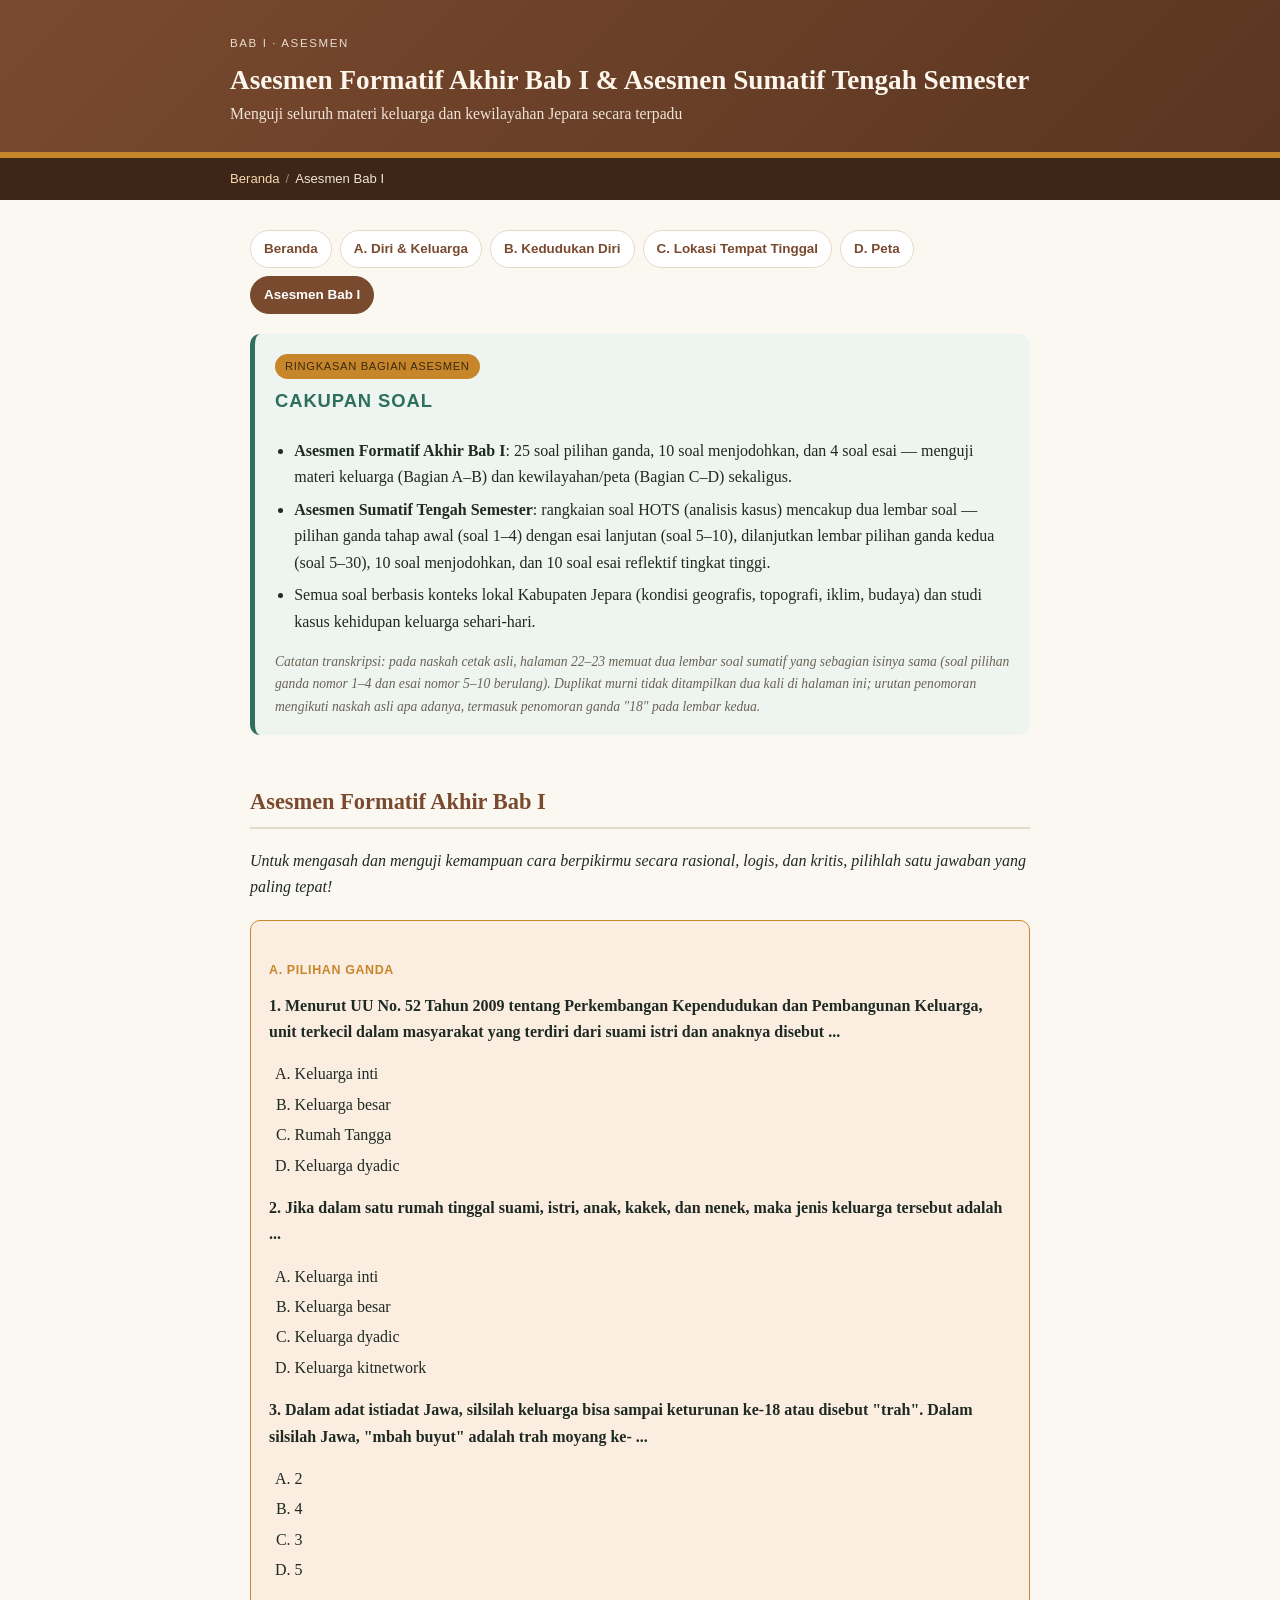
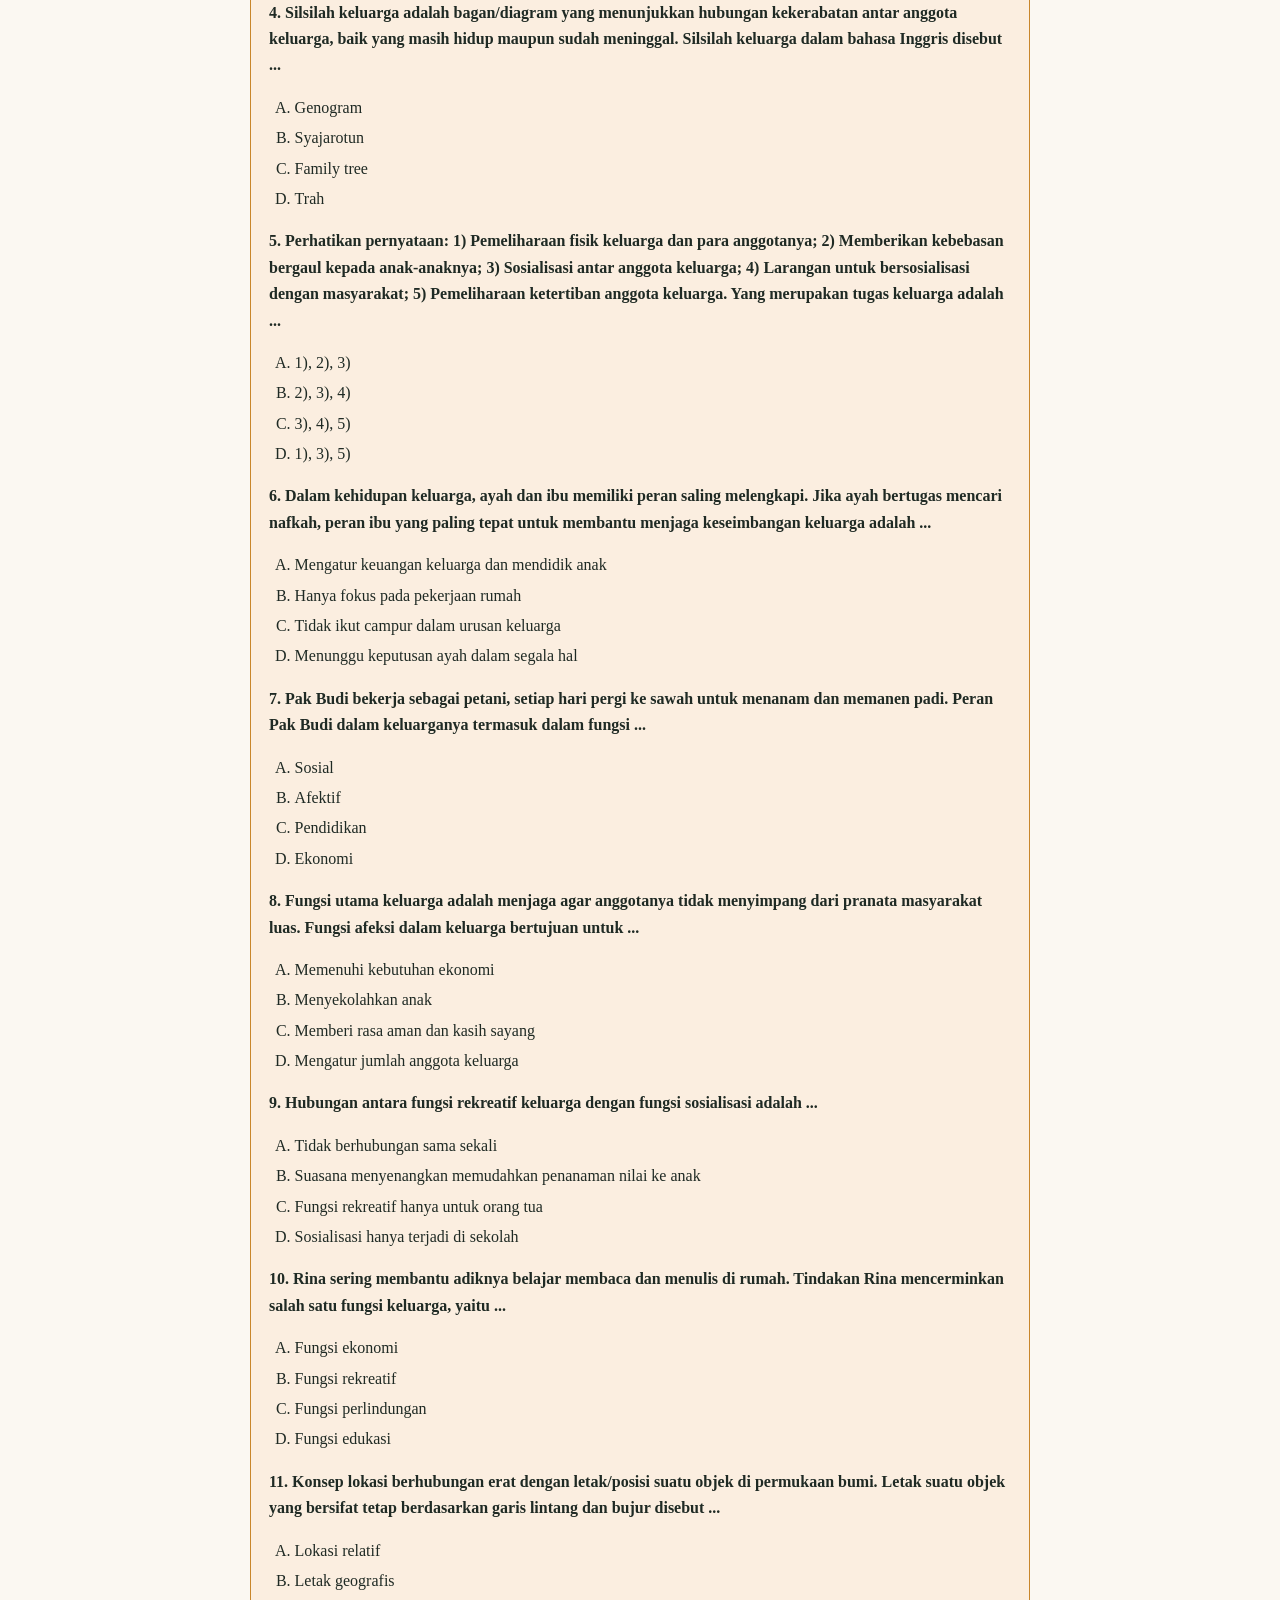
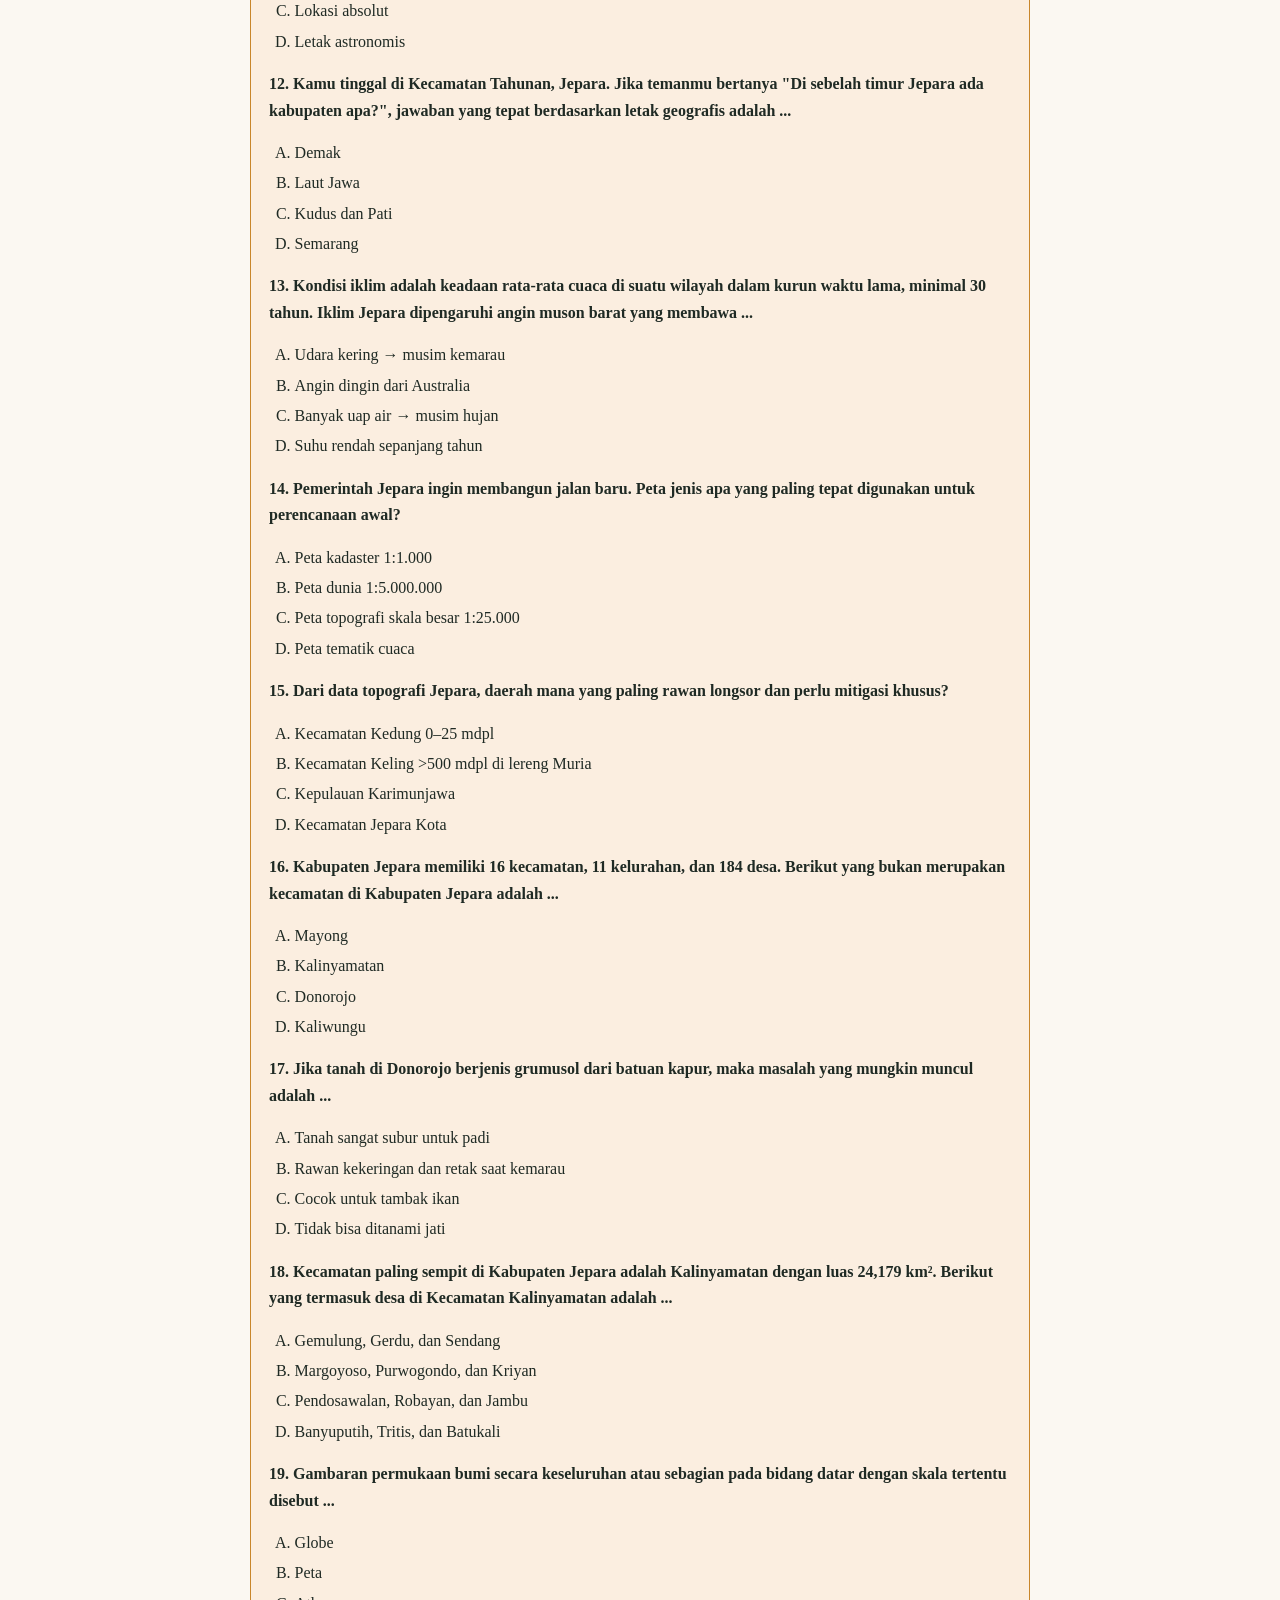
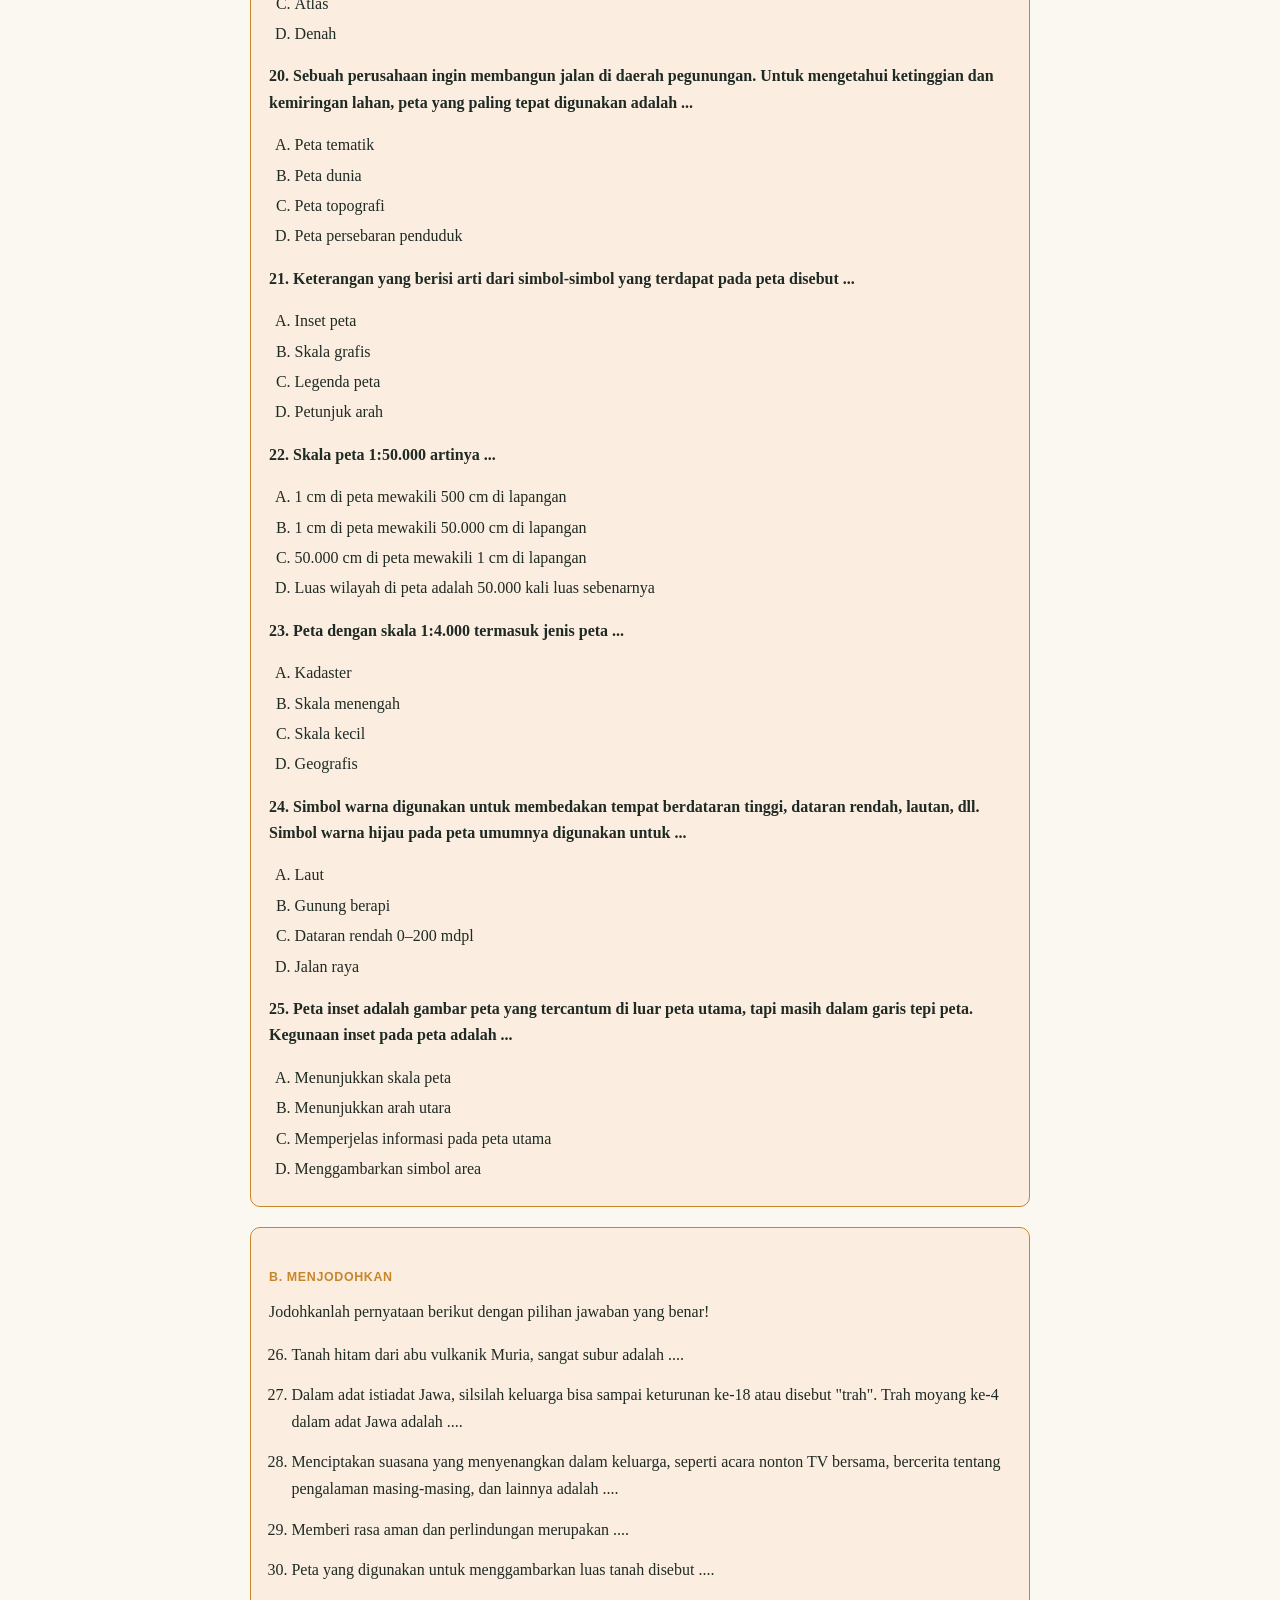
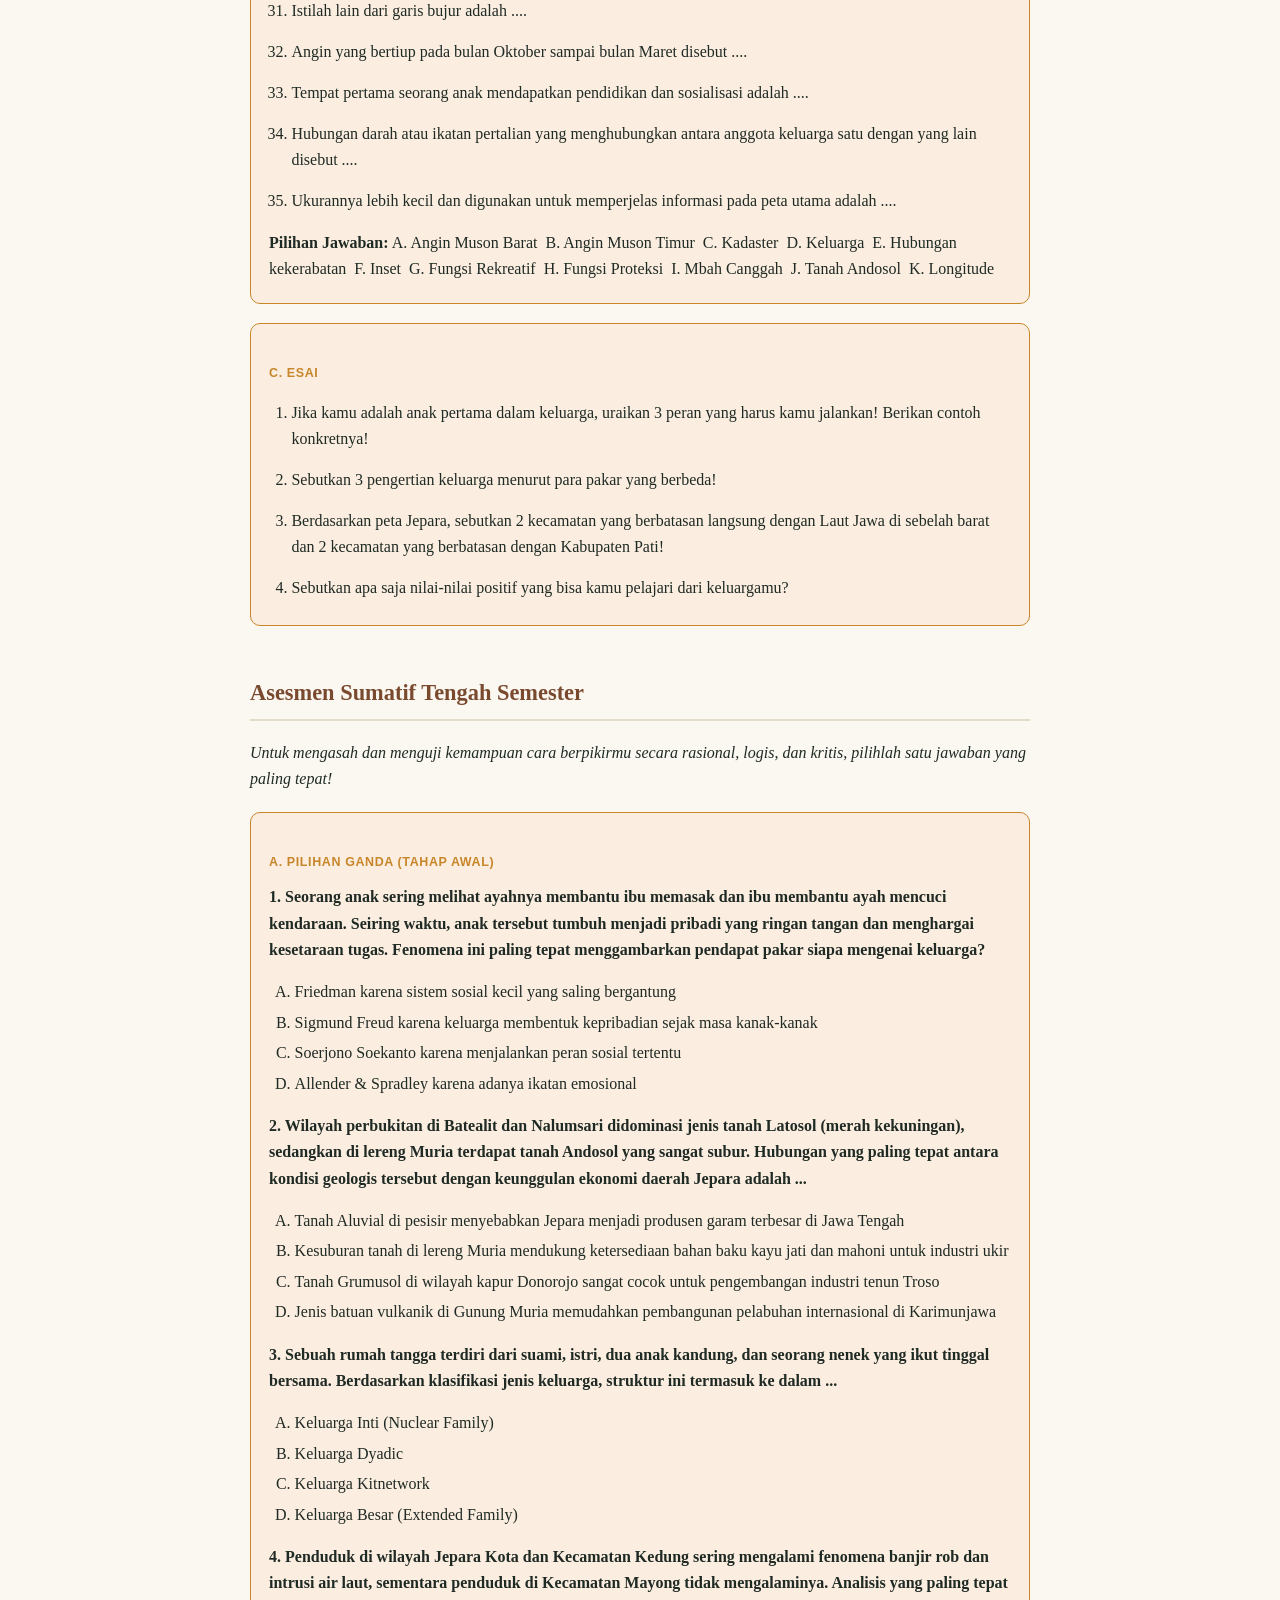
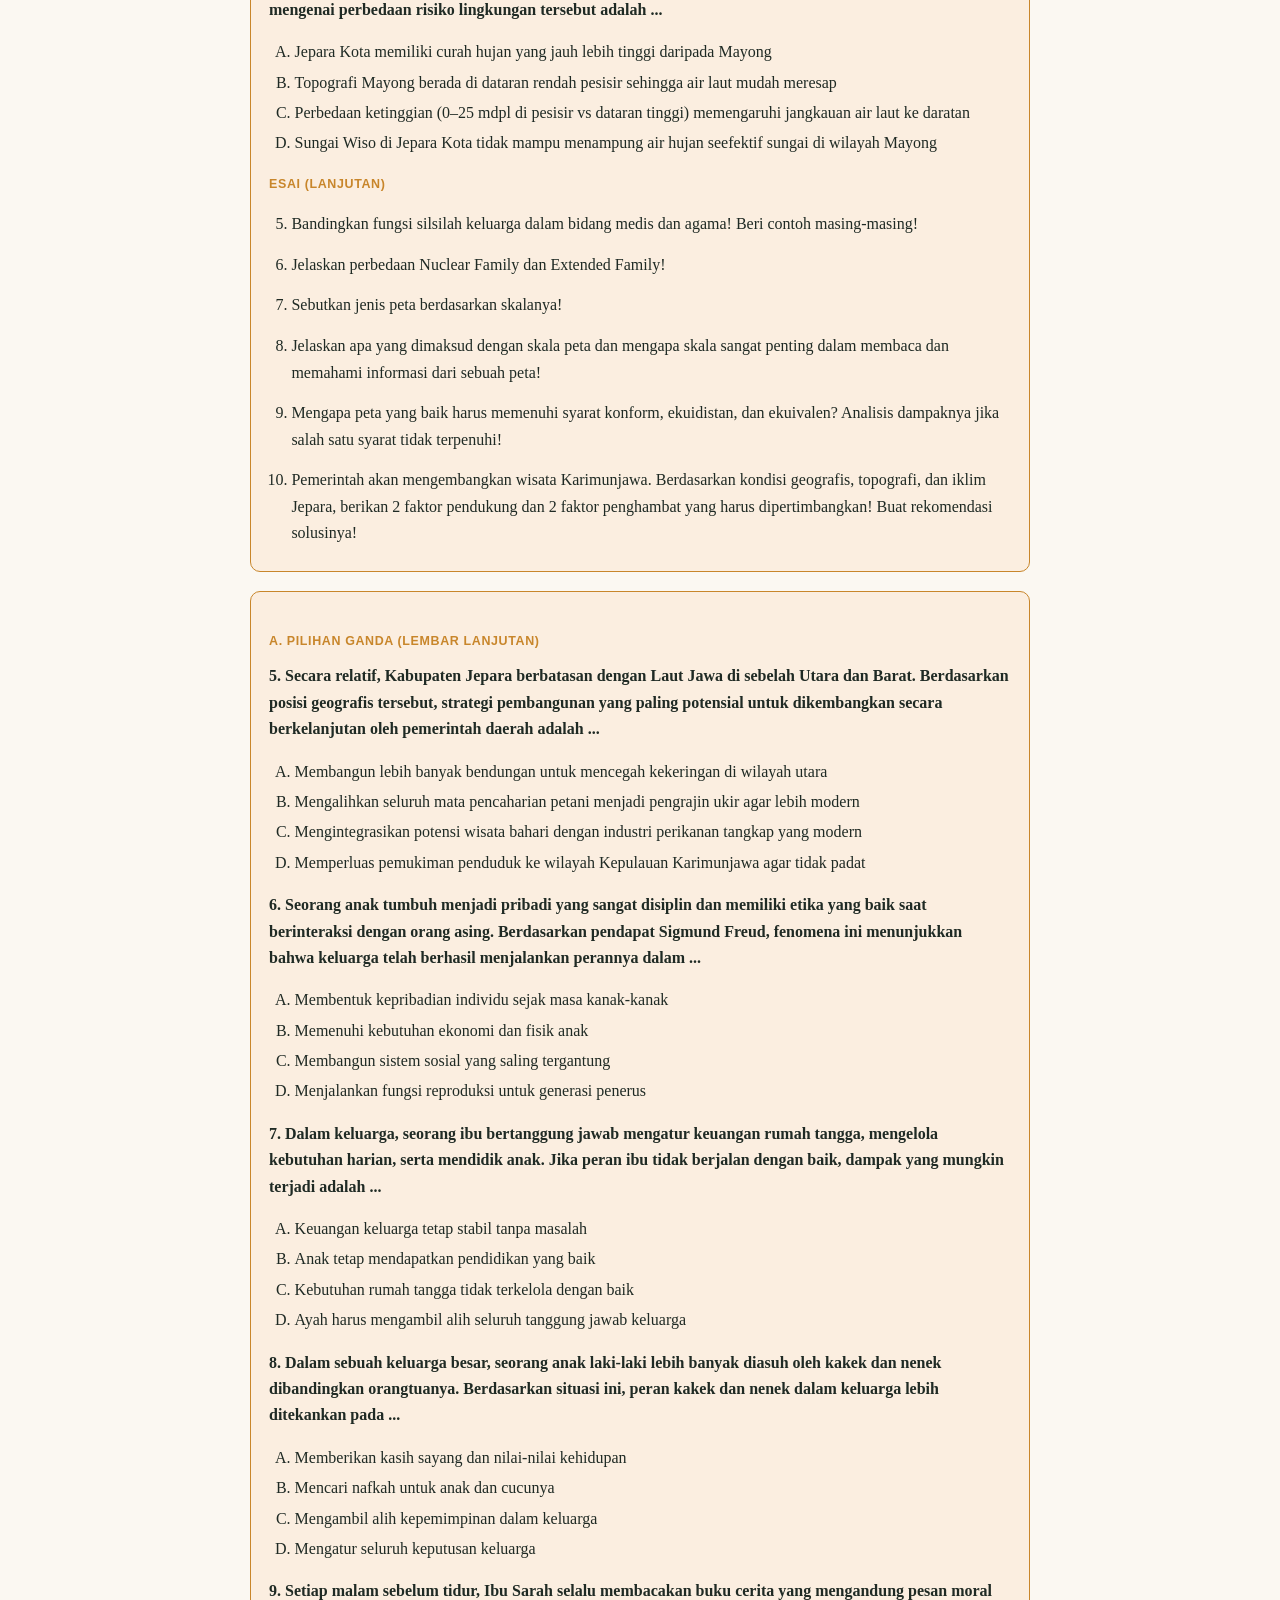
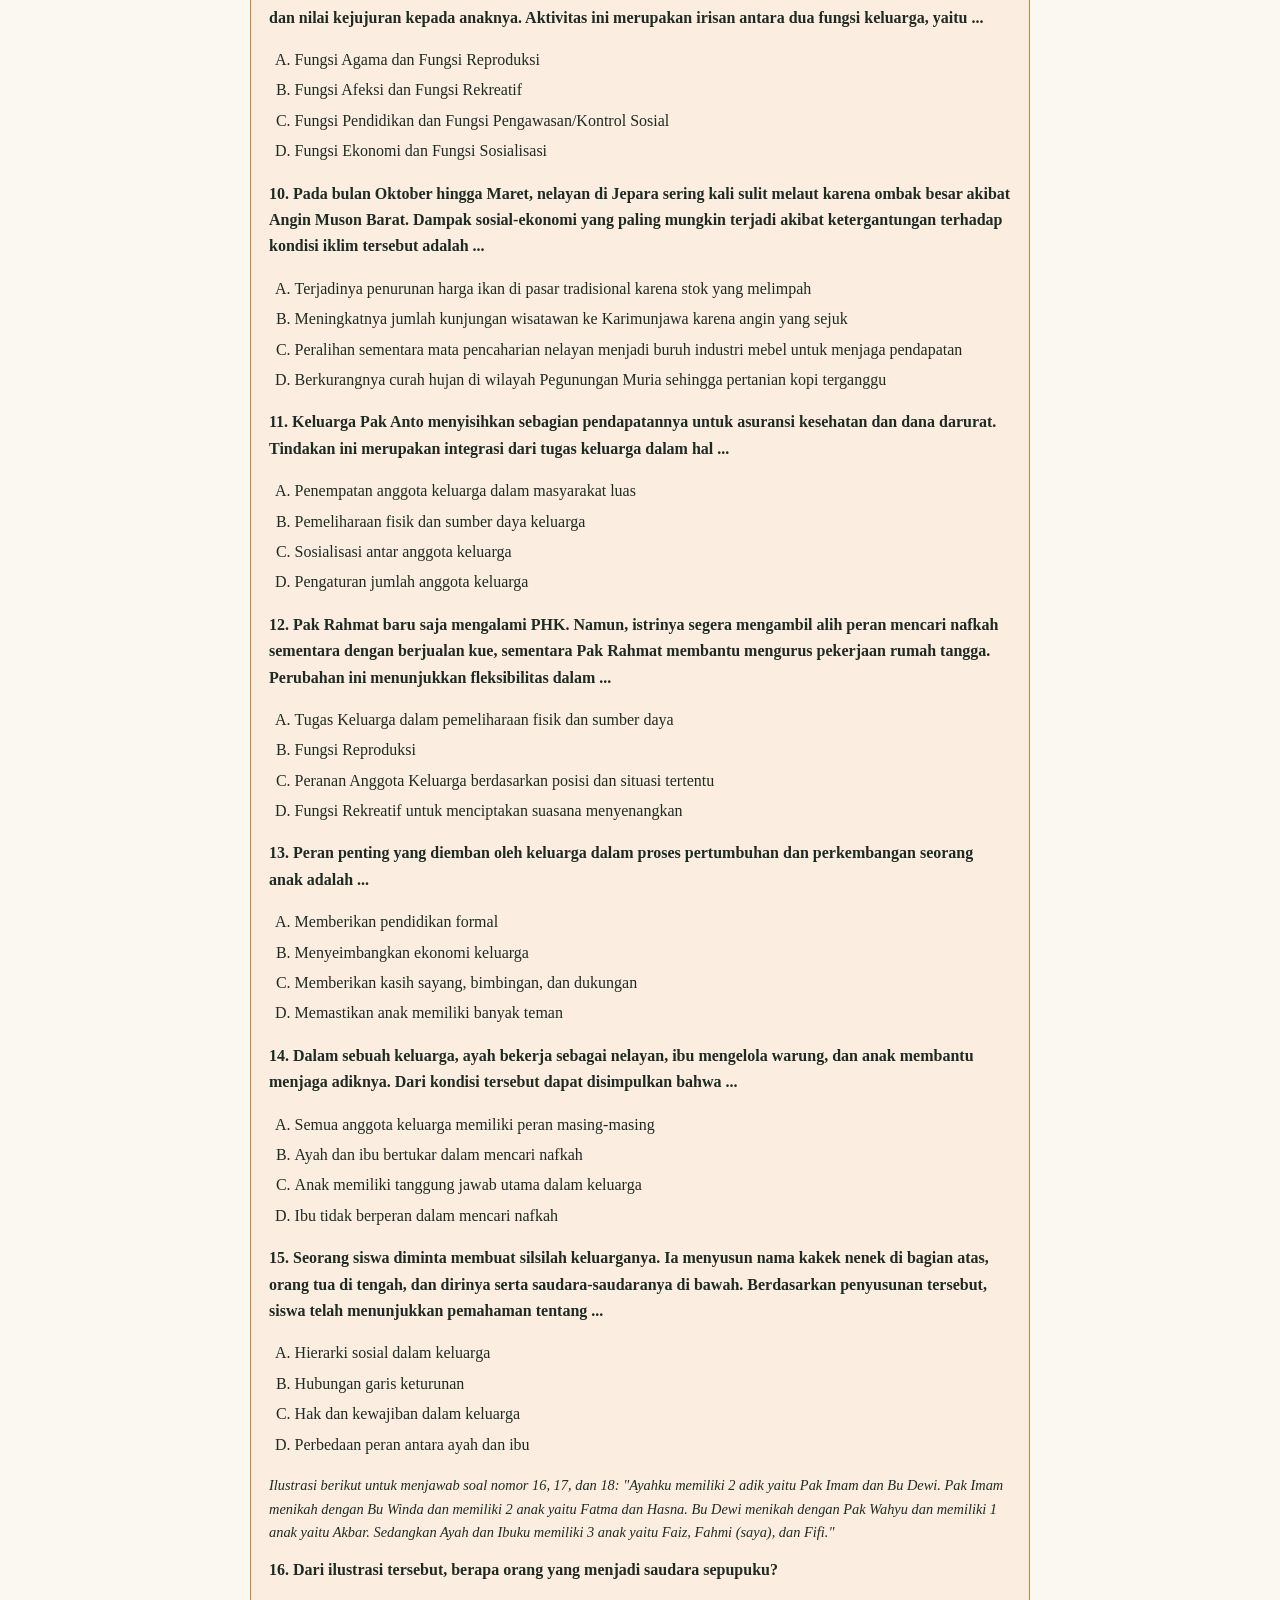
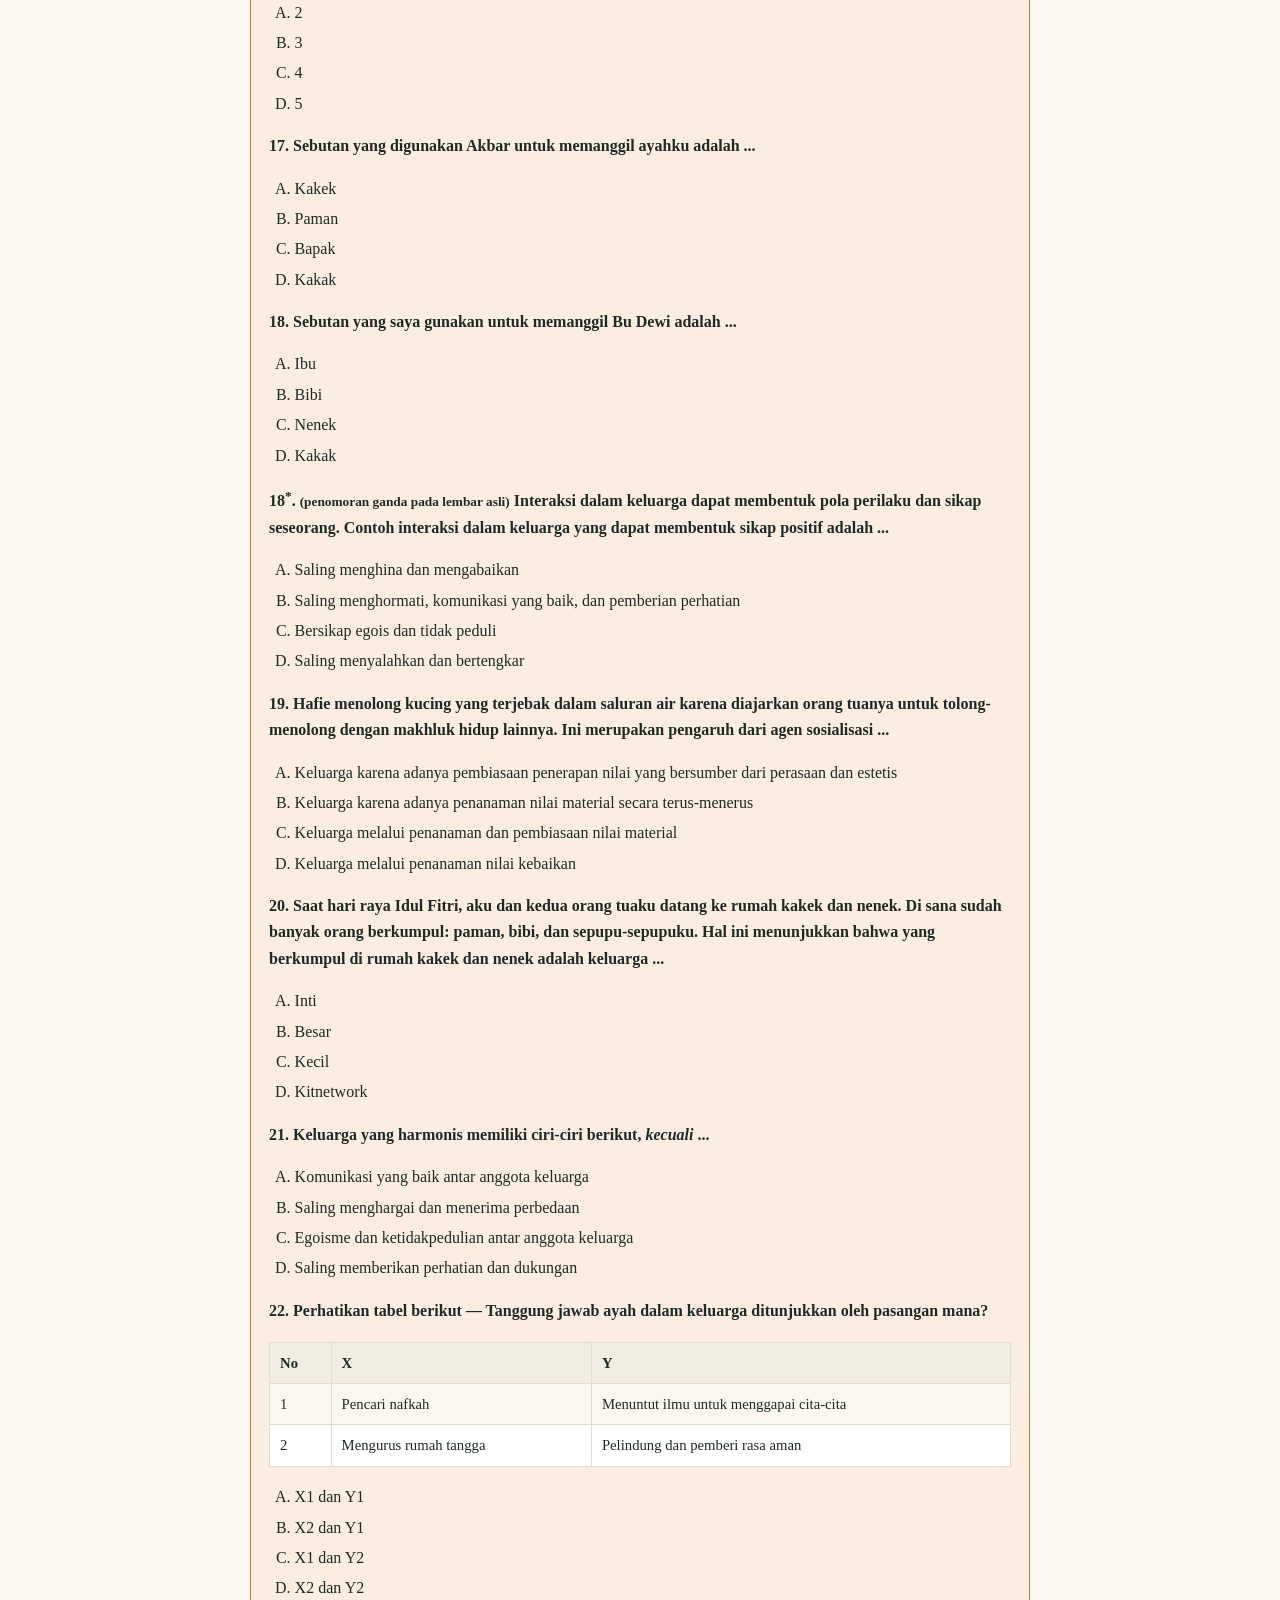
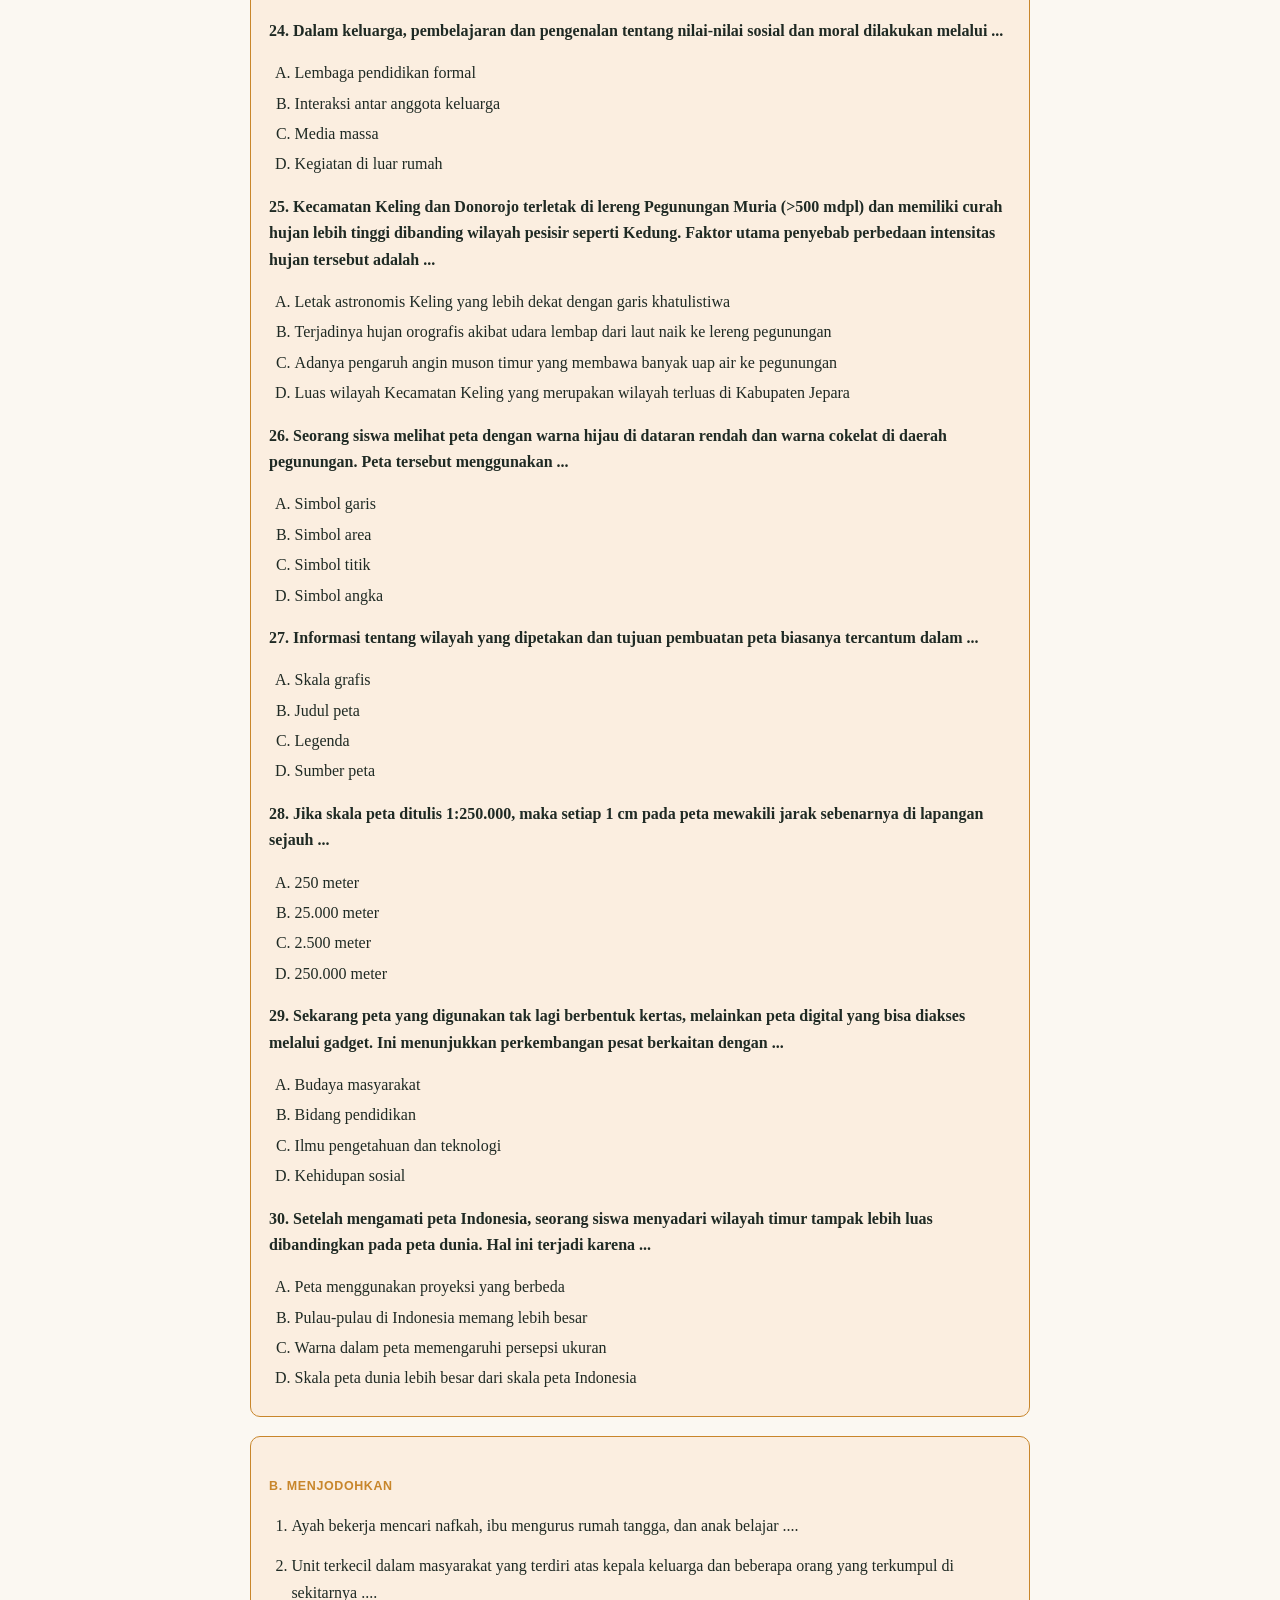
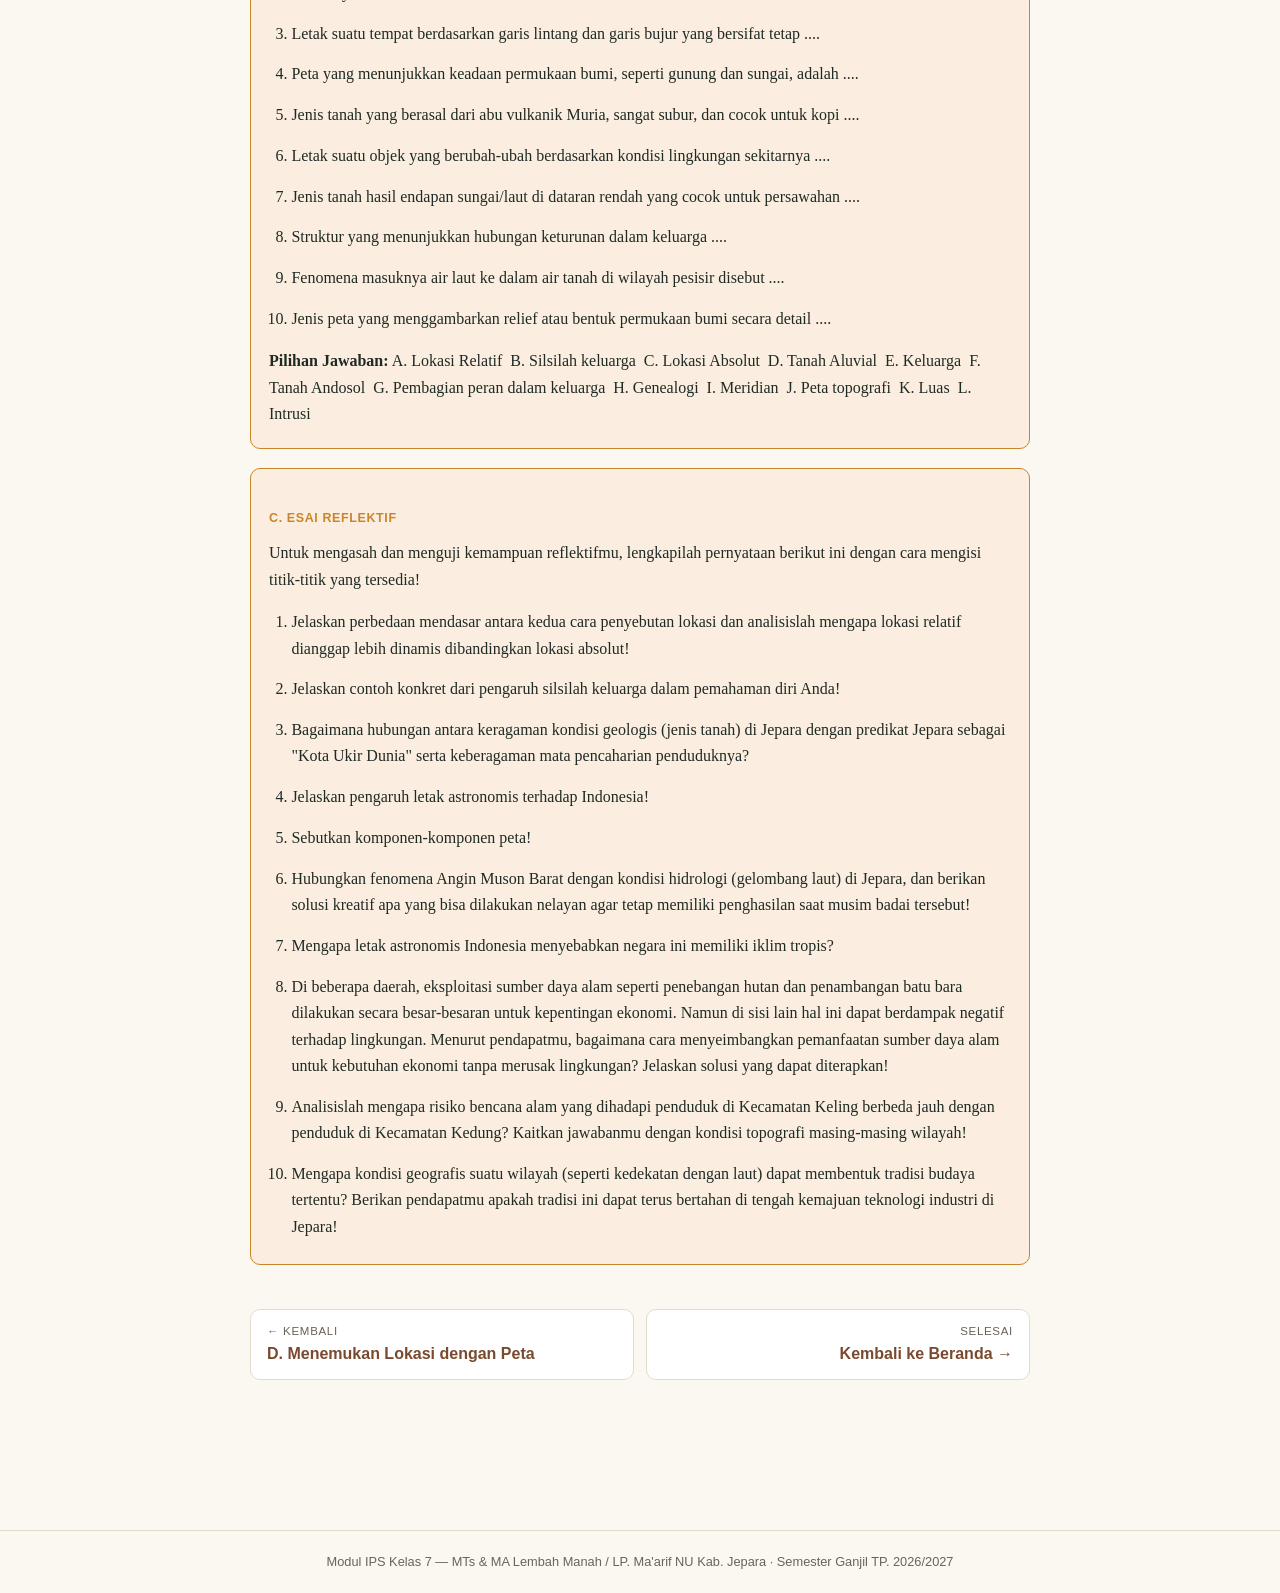
==== asesmen-bab1.html @ 2c3bc31f "Add files via upload" ====
<!DOCTYPE html>
<html lang="id">
<head>
<meta charset="UTF-8">
<meta name="viewport" content="width=device-width, initial-scale=1.0">
<title>Asesmen Bab I — Modul IPS Kelas 7</title>
<link rel="stylesheet" href="style.css">
</head>
<body>

<header class="site">
  <div class="wrap">
    <div class="eyebrow">Bab I · Asesmen</div>
    <h1>Asesmen Formatif Akhir Bab I &amp; Asesmen Sumatif Tengah Semester</h1>
    <p class="sub">Menguji seluruh materi keluarga dan kewilayahan Jepara secara terpadu</p>
  </div>
</header>

<nav class="crumbs"><div class="wrap"><a href="index.html">Beranda</a><span class="sep">/</span> Asesmen Bab I</div></nav>

<div class="wrap">
<main>
  <div class="section-nav">
    <a href="index.html">Beranda</a>
    <a href="bagian-a.html">A. Diri &amp; Keluarga</a>
    <a href="bagian-b.html">B. Kedudukan Diri</a>
    <a href="bagian-c.html">C. Lokasi Tempat Tinggal</a>
    <a href="bagian-d.html">D. Peta</a>
    <a href="asesmen-bab1.html" class="current">Asesmen Bab I</a>
  </div>

  <div class="summary">
    <span class="badge">Ringkasan Bagian Asesmen</span>
    <h2>Cakupan Soal</h2>
    <ul>
      <li><strong>Asesmen Formatif Akhir Bab I</strong>: 25 soal pilihan ganda, 10 soal menjodohkan, dan 4 soal esai — menguji materi keluarga (Bagian A–B) dan kewilayahan/peta (Bagian C–D) sekaligus.</li>
      <li><strong>Asesmen Sumatif Tengah Semester</strong>: rangkaian soal HOTS (analisis kasus) mencakup dua lembar soal — pilihan ganda tahap awal (soal 1–4) dengan esai lanjutan (soal 5–10), dilanjutkan lembar pilihan ganda kedua (soal 5–30), 10 soal menjodohkan, dan 10 soal esai reflektif tingkat tinggi.</li>
      <li>Semua soal berbasis konteks lokal Kabupaten Jepara (kondisi geografis, topografi, iklim, budaya) dan studi kasus kehidupan keluarga sehari-hari.</li>
    </ul>
    <p style="font-size:.85rem;color:var(--muted)"><em>Catatan transkripsi: pada naskah cetak asli, halaman 22–23 memuat dua lembar soal sumatif yang sebagian isinya sama (soal pilihan ganda nomor 1–4 dan esai nomor 5–10 berulang). Duplikat murni tidak ditampilkan dua kali di halaman ini; urutan penomoran mengikuti naskah asli apa adanya, termasuk penomoran ganda "18" pada lembar kedua.</em></p>
  </div>

  <h2 id="formatif">Asesmen Formatif Akhir Bab I</h2>
  <p><em>Untuk mengasah dan menguji kemampuan cara berpikirmu secara rasional, logis, dan kritis, pilihlah satu jawaban yang paling tepat!</em></p>

  <div class="quiz">
    <p class="quiz-title">A. Pilihan Ganda</p>

    <p class="qtext">1. Menurut UU No. 52 Tahun 2009 tentang Perkembangan Kependudukan dan Pembangunan Keluarga, unit terkecil dalam masyarakat yang terdiri dari suami istri dan anaknya disebut ...</p>
    <ol class="opts" type="a"><li>Keluarga inti</li><li>Keluarga besar</li><li>Rumah Tangga</li><li>Keluarga dyadic</li></ol>

    <p class="qtext">2. Jika dalam satu rumah tinggal suami, istri, anak, kakek, dan nenek, maka jenis keluarga tersebut adalah ...</p>
    <ol class="opts" type="a"><li>Keluarga inti</li><li>Keluarga besar</li><li>Keluarga dyadic</li><li>Keluarga kitnetwork</li></ol>

    <p class="qtext">3. Dalam adat istiadat Jawa, silsilah keluarga bisa sampai keturunan ke-18 atau disebut "trah". Dalam silsilah Jawa, "mbah buyut" adalah trah moyang ke- ...</p>
    <ol class="opts" type="a"><li>2</li><li>4</li><li>3</li><li>5</li></ol>

    <p class="qtext">4. Silsilah keluarga adalah bagan/diagram yang menunjukkan hubungan kekerabatan antar anggota keluarga, baik yang masih hidup maupun sudah meninggal. Silsilah keluarga dalam bahasa Inggris disebut ...</p>
    <ol class="opts" type="a"><li>Genogram</li><li>Syajarotun</li><li>Family tree</li><li>Trah</li></ol>

    <p class="qtext">5. Perhatikan pernyataan: 1) Pemeliharaan fisik keluarga dan para anggotanya; 2) Memberikan kebebasan bergaul kepada anak-anaknya; 3) Sosialisasi antar anggota keluarga; 4) Larangan untuk bersosialisasi dengan masyarakat; 5) Pemeliharaan ketertiban anggota keluarga. Yang merupakan tugas keluarga adalah ...</p>
    <ol class="opts" type="a"><li>1), 2), 3)</li><li>2), 3), 4)</li><li>3), 4), 5)</li><li>1), 3), 5)</li></ol>

    <p class="qtext">6. Dalam kehidupan keluarga, ayah dan ibu memiliki peran saling melengkapi. Jika ayah bertugas mencari nafkah, peran ibu yang paling tepat untuk membantu menjaga keseimbangan keluarga adalah ...</p>
    <ol class="opts" type="a"><li>Mengatur keuangan keluarga dan mendidik anak</li><li>Hanya fokus pada pekerjaan rumah</li><li>Tidak ikut campur dalam urusan keluarga</li><li>Menunggu keputusan ayah dalam segala hal</li></ol>

    <p class="qtext">7. Pak Budi bekerja sebagai petani, setiap hari pergi ke sawah untuk menanam dan memanen padi. Peran Pak Budi dalam keluarganya termasuk dalam fungsi ...</p>
    <ol class="opts" type="a"><li>Sosial</li><li>Afektif</li><li>Pendidikan</li><li>Ekonomi</li></ol>

    <p class="qtext">8. Fungsi utama keluarga adalah menjaga agar anggotanya tidak menyimpang dari pranata masyarakat luas. Fungsi afeksi dalam keluarga bertujuan untuk ...</p>
    <ol class="opts" type="a"><li>Memenuhi kebutuhan ekonomi</li><li>Menyekolahkan anak</li><li>Memberi rasa aman dan kasih sayang</li><li>Mengatur jumlah anggota keluarga</li></ol>

    <p class="qtext">9. Hubungan antara fungsi rekreatif keluarga dengan fungsi sosialisasi adalah ...</p>
    <ol class="opts" type="a"><li>Tidak berhubungan sama sekali</li><li>Suasana menyenangkan memudahkan penanaman nilai ke anak</li><li>Fungsi rekreatif hanya untuk orang tua</li><li>Sosialisasi hanya terjadi di sekolah</li></ol>

    <p class="qtext">10. Rina sering membantu adiknya belajar membaca dan menulis di rumah. Tindakan Rina mencerminkan salah satu fungsi keluarga, yaitu ...</p>
    <ol class="opts" type="a"><li>Fungsi ekonomi</li><li>Fungsi rekreatif</li><li>Fungsi perlindungan</li><li>Fungsi edukasi</li></ol>

    <p class="qtext">11. Konsep lokasi berhubungan erat dengan letak/posisi suatu objek di permukaan bumi. Letak suatu objek yang bersifat tetap berdasarkan garis lintang dan bujur disebut ...</p>
    <ol class="opts" type="a"><li>Lokasi relatif</li><li>Letak geografis</li><li>Lokasi absolut</li><li>Letak astronomis</li></ol>

    <p class="qtext">12. Kamu tinggal di Kecamatan Tahunan, Jepara. Jika temanmu bertanya "Di sebelah timur Jepara ada kabupaten apa?", jawaban yang tepat berdasarkan letak geografis adalah ...</p>
    <ol class="opts" type="a"><li>Demak</li><li>Laut Jawa</li><li>Kudus dan Pati</li><li>Semarang</li></ol>

    <p class="qtext">13. Kondisi iklim adalah keadaan rata-rata cuaca di suatu wilayah dalam kurun waktu lama, minimal 30 tahun. Iklim Jepara dipengaruhi angin muson barat yang membawa ...</p>
    <ol class="opts" type="a"><li>Udara kering → musim kemarau</li><li>Angin dingin dari Australia</li><li>Banyak uap air → musim hujan</li><li>Suhu rendah sepanjang tahun</li></ol>

    <p class="qtext">14. Pemerintah Jepara ingin membangun jalan baru. Peta jenis apa yang paling tepat digunakan untuk perencanaan awal?</p>
    <ol class="opts" type="a"><li>Peta kadaster 1:1.000</li><li>Peta dunia 1:5.000.000</li><li>Peta topografi skala besar 1:25.000</li><li>Peta tematik cuaca</li></ol>

    <p class="qtext">15. Dari data topografi Jepara, daerah mana yang paling rawan longsor dan perlu mitigasi khusus?</p>
    <ol class="opts" type="a"><li>Kecamatan Kedung 0–25 mdpl</li><li>Kecamatan Keling &gt;500 mdpl di lereng Muria</li><li>Kepulauan Karimunjawa</li><li>Kecamatan Jepara Kota</li></ol>

    <p class="qtext">16. Kabupaten Jepara memiliki 16 kecamatan, 11 kelurahan, dan 184 desa. Berikut yang bukan merupakan kecamatan di Kabupaten Jepara adalah ...</p>
    <ol class="opts" type="a"><li>Mayong</li><li>Kalinyamatan</li><li>Donorojo</li><li>Kaliwungu</li></ol>

    <p class="qtext">17. Jika tanah di Donorojo berjenis grumusol dari batuan kapur, maka masalah yang mungkin muncul adalah ...</p>
    <ol class="opts" type="a"><li>Tanah sangat subur untuk padi</li><li>Rawan kekeringan dan retak saat kemarau</li><li>Cocok untuk tambak ikan</li><li>Tidak bisa ditanami jati</li></ol>

    <p class="qtext">18. Kecamatan paling sempit di Kabupaten Jepara adalah Kalinyamatan dengan luas 24,179 km². Berikut yang termasuk desa di Kecamatan Kalinyamatan adalah ...</p>
    <ol class="opts" type="a"><li>Gemulung, Gerdu, dan Sendang</li><li>Margoyoso, Purwogondo, dan Kriyan</li><li>Pendosawalan, Robayan, dan Jambu</li><li>Banyuputih, Tritis, dan Batukali</li></ol>

    <p class="qtext">19. Gambaran permukaan bumi secara keseluruhan atau sebagian pada bidang datar dengan skala tertentu disebut ...</p>
    <ol class="opts" type="a"><li>Globe</li><li>Peta</li><li>Atlas</li><li>Denah</li></ol>

    <p class="qtext">20. Sebuah perusahaan ingin membangun jalan di daerah pegunungan. Untuk mengetahui ketinggian dan kemiringan lahan, peta yang paling tepat digunakan adalah ...</p>
    <ol class="opts" type="a"><li>Peta tematik</li><li>Peta dunia</li><li>Peta topografi</li><li>Peta persebaran penduduk</li></ol>

    <p class="qtext">21. Keterangan yang berisi arti dari simbol-simbol yang terdapat pada peta disebut ...</p>
    <ol class="opts" type="a"><li>Inset peta</li><li>Skala grafis</li><li>Legenda peta</li><li>Petunjuk arah</li></ol>

    <p class="qtext">22. Skala peta 1:50.000 artinya ...</p>
    <ol class="opts" type="a"><li>1 cm di peta mewakili 500 cm di lapangan</li><li>1 cm di peta mewakili 50.000 cm di lapangan</li><li>50.000 cm di peta mewakili 1 cm di lapangan</li><li>Luas wilayah di peta adalah 50.000 kali luas sebenarnya</li></ol>

    <p class="qtext">23. Peta dengan skala 1:4.000 termasuk jenis peta ...</p>
    <ol class="opts" type="a"><li>Kadaster</li><li>Skala menengah</li><li>Skala kecil</li><li>Geografis</li></ol>

    <p class="qtext">24. Simbol warna digunakan untuk membedakan tempat berdataran tinggi, dataran rendah, lautan, dll. Simbol warna hijau pada peta umumnya digunakan untuk ...</p>
    <ol class="opts" type="a"><li>Laut</li><li>Gunung berapi</li><li>Dataran rendah 0–200 mdpl</li><li>Jalan raya</li></ol>

    <p class="qtext">25. Peta inset adalah gambar peta yang tercantum di luar peta utama, tapi masih dalam garis tepi peta. Kegunaan inset pada peta adalah ...</p>
    <ol class="opts" type="a"><li>Menunjukkan skala peta</li><li>Menunjukkan arah utara</li><li>Memperjelas informasi pada peta utama</li><li>Menggambarkan simbol area</li></ol>
  </div>

  <div class="quiz">
    <p class="quiz-title">B. Menjodohkan</p>
    <p>Jodohkanlah pernyataan berikut dengan pilihan jawaban yang benar!</p>
    <ol class="essay" start="26">
      <li>Tanah hitam dari abu vulkanik Muria, sangat subur adalah ....</li>
      <li>Dalam adat istiadat Jawa, silsilah keluarga bisa sampai keturunan ke-18 atau disebut "trah". Trah moyang ke-4 dalam adat Jawa adalah ....</li>
      <li>Menciptakan suasana yang menyenangkan dalam keluarga, seperti acara nonton TV bersama, bercerita tentang pengalaman masing-masing, dan lainnya adalah ....</li>
      <li>Memberi rasa aman dan perlindungan merupakan ....</li>
      <li>Peta yang digunakan untuk menggambarkan luas tanah disebut ....</li>
      <li>Istilah lain dari garis bujur adalah ....</li>
      <li>Angin yang bertiup pada bulan Oktober sampai bulan Maret disebut ....</li>
      <li>Tempat pertama seorang anak mendapatkan pendidikan dan sosialisasi adalah ....</li>
      <li>Hubungan darah atau ikatan pertalian yang menghubungkan antara anggota keluarga satu dengan yang lain disebut ....</li>
      <li>Ukurannya lebih kecil dan digunakan untuk memperjelas informasi pada peta utama adalah ....</li>
    </ol>
    <p><strong>Pilihan Jawaban:</strong> A. Angin Muson Barat &nbsp;B. Angin Muson Timur &nbsp;C. Kadaster &nbsp;D. Keluarga &nbsp;E. Hubungan kekerabatan &nbsp;F. Inset &nbsp;G. Fungsi Rekreatif &nbsp;H. Fungsi Proteksi &nbsp;I. Mbah Canggah &nbsp;J. Tanah Andosol &nbsp;K. Longitude</p>
  </div>

  <div class="quiz">
    <p class="quiz-title">C. Esai</p>
    <ol class="essay">
      <li>Jika kamu adalah anak pertama dalam keluarga, uraikan 3 peran yang harus kamu jalankan! Berikan contoh konkretnya!</li>
      <li>Sebutkan 3 pengertian keluarga menurut para pakar yang berbeda!</li>
      <li>Berdasarkan peta Jepara, sebutkan 2 kecamatan yang berbatasan langsung dengan Laut Jawa di sebelah barat dan 2 kecamatan yang berbatasan dengan Kabupaten Pati!</li>
      <li>Sebutkan apa saja nilai-nilai positif yang bisa kamu pelajari dari keluargamu?</li>
    </ol>
  </div>

  <h2 id="sumatif">Asesmen Sumatif Tengah Semester</h2>
  <p><em>Untuk mengasah dan menguji kemampuan cara berpikirmu secara rasional, logis, dan kritis, pilihlah satu jawaban yang paling tepat!</em></p>

  <div class="quiz">
    <p class="quiz-title">A. Pilihan Ganda (Tahap Awal)</p>

    <p class="qtext">1. Seorang anak sering melihat ayahnya membantu ibu memasak dan ibu membantu ayah mencuci kendaraan. Seiring waktu, anak tersebut tumbuh menjadi pribadi yang ringan tangan dan menghargai kesetaraan tugas. Fenomena ini paling tepat menggambarkan pendapat pakar siapa mengenai keluarga?</p>
    <ol class="opts" type="a">
      <li>Friedman karena sistem sosial kecil yang saling bergantung</li>
      <li>Sigmund Freud karena keluarga membentuk kepribadian sejak masa kanak-kanak</li>
      <li>Soerjono Soekanto karena menjalankan peran sosial tertentu</li>
      <li>Allender &amp; Spradley karena adanya ikatan emosional</li>
    </ol>

    <p class="qtext">2. Wilayah perbukitan di Batealit dan Nalumsari didominasi jenis tanah Latosol (merah kekuningan), sedangkan di lereng Muria terdapat tanah Andosol yang sangat subur. Hubungan yang paling tepat antara kondisi geologis tersebut dengan keunggulan ekonomi daerah Jepara adalah ...</p>
    <ol class="opts" type="a">
      <li>Tanah Aluvial di pesisir menyebabkan Jepara menjadi produsen garam terbesar di Jawa Tengah</li>
      <li>Kesuburan tanah di lereng Muria mendukung ketersediaan bahan baku kayu jati dan mahoni untuk industri ukir</li>
      <li>Tanah Grumusol di wilayah kapur Donorojo sangat cocok untuk pengembangan industri tenun Troso</li>
      <li>Jenis batuan vulkanik di Gunung Muria memudahkan pembangunan pelabuhan internasional di Karimunjawa</li>
    </ol>

    <p class="qtext">3. Sebuah rumah tangga terdiri dari suami, istri, dua anak kandung, dan seorang nenek yang ikut tinggal bersama. Berdasarkan klasifikasi jenis keluarga, struktur ini termasuk ke dalam ...</p>
    <ol class="opts" type="a">
      <li>Keluarga Inti (Nuclear Family)</li>
      <li>Keluarga Dyadic</li>
      <li>Keluarga Kitnetwork</li>
      <li>Keluarga Besar (Extended Family)</li>
    </ol>

    <p class="qtext">4. Penduduk di wilayah Jepara Kota dan Kecamatan Kedung sering mengalami fenomena banjir rob dan intrusi air laut, sementara penduduk di Kecamatan Mayong tidak mengalaminya. Analisis yang paling tepat mengenai perbedaan risiko lingkungan tersebut adalah ...</p>
    <ol class="opts" type="a">
      <li>Jepara Kota memiliki curah hujan yang jauh lebih tinggi daripada Mayong</li>
      <li>Topografi Mayong berada di dataran rendah pesisir sehingga air laut mudah meresap</li>
      <li>Perbedaan ketinggian (0–25 mdpl di pesisir vs dataran tinggi) memengaruhi jangkauan air laut ke daratan</li>
      <li>Sungai Wiso di Jepara Kota tidak mampu menampung air hujan seefektif sungai di wilayah Mayong</li>
    </ol>

    <p class="quiz-title" style="margin-top:1.4em">Esai (lanjutan)</p>
    <ol class="essay" start="5">
      <li>Bandingkan fungsi silsilah keluarga dalam bidang medis dan agama! Beri contoh masing-masing!</li>
      <li>Jelaskan perbedaan Nuclear Family dan Extended Family!</li>
      <li>Sebutkan jenis peta berdasarkan skalanya!</li>
      <li>Jelaskan apa yang dimaksud dengan skala peta dan mengapa skala sangat penting dalam membaca dan memahami informasi dari sebuah peta!</li>
      <li>Mengapa peta yang baik harus memenuhi syarat konform, ekuidistan, dan ekuivalen? Analisis dampaknya jika salah satu syarat tidak terpenuhi!</li>
      <li>Pemerintah akan mengembangkan wisata Karimunjawa. Berdasarkan kondisi geografis, topografi, dan iklim Jepara, berikan 2 faktor pendukung dan 2 faktor penghambat yang harus dipertimbangkan! Buat rekomendasi solusinya!</li>
    </ol>
  </div>

  <div class="quiz">
    <p class="quiz-title">A. Pilihan Ganda (Lembar Lanjutan)</p>

    <p class="qtext">5. Secara relatif, Kabupaten Jepara berbatasan dengan Laut Jawa di sebelah Utara dan Barat. Berdasarkan posisi geografis tersebut, strategi pembangunan yang paling potensial untuk dikembangkan secara berkelanjutan oleh pemerintah daerah adalah ...</p>
    <ol class="opts" type="a">
      <li>Membangun lebih banyak bendungan untuk mencegah kekeringan di wilayah utara</li>
      <li>Mengalihkan seluruh mata pencaharian petani menjadi pengrajin ukir agar lebih modern</li>
      <li>Mengintegrasikan potensi wisata bahari dengan industri perikanan tangkap yang modern</li>
      <li>Memperluas pemukiman penduduk ke wilayah Kepulauan Karimunjawa agar tidak padat</li>
    </ol>

    <p class="qtext">6. Seorang anak tumbuh menjadi pribadi yang sangat disiplin dan memiliki etika yang baik saat berinteraksi dengan orang asing. Berdasarkan pendapat Sigmund Freud, fenomena ini menunjukkan bahwa keluarga telah berhasil menjalankan perannya dalam ...</p>
    <ol class="opts" type="a">
      <li>Membentuk kepribadian individu sejak masa kanak-kanak</li>
      <li>Memenuhi kebutuhan ekonomi dan fisik anak</li>
      <li>Membangun sistem sosial yang saling tergantung</li>
      <li>Menjalankan fungsi reproduksi untuk generasi penerus</li>
    </ol>

    <p class="qtext">7. Dalam keluarga, seorang ibu bertanggung jawab mengatur keuangan rumah tangga, mengelola kebutuhan harian, serta mendidik anak. Jika peran ibu tidak berjalan dengan baik, dampak yang mungkin terjadi adalah ...</p>
    <ol class="opts" type="a">
      <li>Keuangan keluarga tetap stabil tanpa masalah</li>
      <li>Anak tetap mendapatkan pendidikan yang baik</li>
      <li>Kebutuhan rumah tangga tidak terkelola dengan baik</li>
      <li>Ayah harus mengambil alih seluruh tanggung jawab keluarga</li>
    </ol>

    <p class="qtext">8. Dalam sebuah keluarga besar, seorang anak laki-laki lebih banyak diasuh oleh kakek dan nenek dibandingkan orangtuanya. Berdasarkan situasi ini, peran kakek dan nenek dalam keluarga lebih ditekankan pada ...</p>
    <ol class="opts" type="a">
      <li>Memberikan kasih sayang dan nilai-nilai kehidupan</li>
      <li>Mencari nafkah untuk anak dan cucunya</li>
      <li>Mengambil alih kepemimpinan dalam keluarga</li>
      <li>Mengatur seluruh keputusan keluarga</li>
    </ol>

    <p class="qtext">9. Setiap malam sebelum tidur, Ibu Sarah selalu membacakan buku cerita yang mengandung pesan moral dan nilai kejujuran kepada anaknya. Aktivitas ini merupakan irisan antara dua fungsi keluarga, yaitu ...</p>
    <ol class="opts" type="a">
      <li>Fungsi Agama dan Fungsi Reproduksi</li>
      <li>Fungsi Afeksi dan Fungsi Rekreatif</li>
      <li>Fungsi Pendidikan dan Fungsi Pengawasan/Kontrol Sosial</li>
      <li>Fungsi Ekonomi dan Fungsi Sosialisasi</li>
    </ol>

    <p class="qtext">10. Pada bulan Oktober hingga Maret, nelayan di Jepara sering kali sulit melaut karena ombak besar akibat Angin Muson Barat. Dampak sosial-ekonomi yang paling mungkin terjadi akibat ketergantungan terhadap kondisi iklim tersebut adalah ...</p>
    <ol class="opts" type="a">
      <li>Terjadinya penurunan harga ikan di pasar tradisional karena stok yang melimpah</li>
      <li>Meningkatnya jumlah kunjungan wisatawan ke Karimunjawa karena angin yang sejuk</li>
      <li>Peralihan sementara mata pencaharian nelayan menjadi buruh industri mebel untuk menjaga pendapatan</li>
      <li>Berkurangnya curah hujan di wilayah Pegunungan Muria sehingga pertanian kopi terganggu</li>
    </ol>

    <p class="qtext">11. Keluarga Pak Anto menyisihkan sebagian pendapatannya untuk asuransi kesehatan dan dana darurat. Tindakan ini merupakan integrasi dari tugas keluarga dalam hal ...</p>
    <ol class="opts" type="a">
      <li>Penempatan anggota keluarga dalam masyarakat luas</li>
      <li>Pemeliharaan fisik dan sumber daya keluarga</li>
      <li>Sosialisasi antar anggota keluarga</li>
      <li>Pengaturan jumlah anggota keluarga</li>
    </ol>

    <p class="qtext">12. Pak Rahmat baru saja mengalami PHK. Namun, istrinya segera mengambil alih peran mencari nafkah sementara dengan berjualan kue, sementara Pak Rahmat membantu mengurus pekerjaan rumah tangga. Perubahan ini menunjukkan fleksibilitas dalam ...</p>
    <ol class="opts" type="a">
      <li>Tugas Keluarga dalam pemeliharaan fisik dan sumber daya</li>
      <li>Fungsi Reproduksi</li>
      <li>Peranan Anggota Keluarga berdasarkan posisi dan situasi tertentu</li>
      <li>Fungsi Rekreatif untuk menciptakan suasana menyenangkan</li>
    </ol>

    <p class="qtext">13. Peran penting yang diemban oleh keluarga dalam proses pertumbuhan dan perkembangan seorang anak adalah ...</p>
    <ol class="opts" type="a">
      <li>Memberikan pendidikan formal</li>
      <li>Menyeimbangkan ekonomi keluarga</li>
      <li>Memberikan kasih sayang, bimbingan, dan dukungan</li>
      <li>Memastikan anak memiliki banyak teman</li>
    </ol>

    <p class="qtext">14. Dalam sebuah keluarga, ayah bekerja sebagai nelayan, ibu mengelola warung, dan anak membantu menjaga adiknya. Dari kondisi tersebut dapat disimpulkan bahwa ...</p>
    <ol class="opts" type="a">
      <li>Semua anggota keluarga memiliki peran masing-masing</li>
      <li>Ayah dan ibu bertukar dalam mencari nafkah</li>
      <li>Anak memiliki tanggung jawab utama dalam keluarga</li>
      <li>Ibu tidak berperan dalam mencari nafkah</li>
    </ol>

    <p class="qtext">15. Seorang siswa diminta membuat silsilah keluarganya. Ia menyusun nama kakek nenek di bagian atas, orang tua di tengah, dan dirinya serta saudara-saudaranya di bawah. Berdasarkan penyusunan tersebut, siswa telah menunjukkan pemahaman tentang ...</p>
    <ol class="opts" type="a">
      <li>Hierarki sosial dalam keluarga</li>
      <li>Hubungan garis keturunan</li>
      <li>Hak dan kewajiban dalam keluarga</li>
      <li>Perbedaan peran antara ayah dan ibu</li>
    </ol>

    <p style="font-style:italic;font-size:.9rem">Ilustrasi berikut untuk menjawab soal nomor 16, 17, dan 18: "Ayahku memiliki 2 adik yaitu Pak Imam dan Bu Dewi. Pak Imam menikah dengan Bu Winda dan memiliki 2 anak yaitu Fatma dan Hasna. Bu Dewi menikah dengan Pak Wahyu dan memiliki 1 anak yaitu Akbar. Sedangkan Ayah dan Ibuku memiliki 3 anak yaitu Faiz, Fahmi (saya), dan Fifi."</p>

    <p class="qtext">16. Dari ilustrasi tersebut, berapa orang yang menjadi saudara sepupuku?</p>
    <ol class="opts" type="a"><li>2</li><li>3</li><li>4</li><li>5</li></ol>

    <p class="qtext">17. Sebutan yang digunakan Akbar untuk memanggil ayahku adalah ...</p>
    <ol class="opts" type="a"><li>Kakek</li><li>Paman</li><li>Bapak</li><li>Kakak</li></ol>

    <p class="qtext">18. Sebutan yang saya gunakan untuk memanggil Bu Dewi adalah ...</p>
    <ol class="opts" type="a"><li>Ibu</li><li>Bibi</li><li>Nenek</li><li>Kakak</li></ol>

    <p class="qtext">18<sup>*</sup>. <small>(penomoran ganda pada lembar asli)</small> Interaksi dalam keluarga dapat membentuk pola perilaku dan sikap seseorang. Contoh interaksi dalam keluarga yang dapat membentuk sikap positif adalah ...</p>
    <ol class="opts" type="a">
      <li>Saling menghina dan mengabaikan</li>
      <li>Saling menghormati, komunikasi yang baik, dan pemberian perhatian</li>
      <li>Bersikap egois dan tidak peduli</li>
      <li>Saling menyalahkan dan bertengkar</li>
    </ol>

    <p class="qtext">19. Hafie menolong kucing yang terjebak dalam saluran air karena diajarkan orang tuanya untuk tolong-menolong dengan makhluk hidup lainnya. Ini merupakan pengaruh dari agen sosialisasi ...</p>
    <ol class="opts" type="a">
      <li>Keluarga karena adanya pembiasaan penerapan nilai yang bersumber dari perasaan dan estetis</li>
      <li>Keluarga karena adanya penanaman nilai material secara terus-menerus</li>
      <li>Keluarga melalui penanaman dan pembiasaan nilai material</li>
      <li>Keluarga melalui penanaman nilai kebaikan</li>
    </ol>

    <p class="qtext">20. Saat hari raya Idul Fitri, aku dan kedua orang tuaku datang ke rumah kakek dan nenek. Di sana sudah banyak orang berkumpul: paman, bibi, dan sepupu-sepupuku. Hal ini menunjukkan bahwa yang berkumpul di rumah kakek dan nenek adalah keluarga ...</p>
    <ol class="opts" type="a"><li>Inti</li><li>Besar</li><li>Kecil</li><li>Kitnetwork</li></ol>

    <p class="qtext">21. Keluarga yang harmonis memiliki ciri-ciri berikut, <em>kecuali</em> ...</p>
    <ol class="opts" type="a">
      <li>Komunikasi yang baik antar anggota keluarga</li>
      <li>Saling menghargai dan menerima perbedaan</li>
      <li>Egoisme dan ketidakpedulian antar anggota keluarga</li>
      <li>Saling memberikan perhatian dan dukungan</li>
    </ol>

    <p class="qtext">22. Perhatikan tabel berikut — Tanggung jawab ayah dalam keluarga ditunjukkan oleh pasangan mana?</p>
    <table>
      <tr><th>No</th><th>X</th><th>Y</th></tr>
      <tr><td>1</td><td>Pencari nafkah</td><td>Menuntut ilmu untuk menggapai cita-cita</td></tr>
      <tr><td>2</td><td>Mengurus rumah tangga</td><td>Pelindung dan pemberi rasa aman</td></tr>
    </table>
    <ol class="opts" type="a"><li>X1 dan Y1</li><li>X2 dan Y1</li><li>X1 dan Y2</li><li>X2 dan Y2</li></ol>

    <p class="qtext">24. Dalam keluarga, pembelajaran dan pengenalan tentang nilai-nilai sosial dan moral dilakukan melalui ...</p>
    <ol class="opts" type="a">
      <li>Lembaga pendidikan formal</li>
      <li>Interaksi antar anggota keluarga</li>
      <li>Media massa</li>
      <li>Kegiatan di luar rumah</li>
    </ol>

    <p class="qtext">25. Kecamatan Keling dan Donorojo terletak di lereng Pegunungan Muria (&gt;500 mdpl) dan memiliki curah hujan lebih tinggi dibanding wilayah pesisir seperti Kedung. Faktor utama penyebab perbedaan intensitas hujan tersebut adalah ...</p>
    <ol class="opts" type="a">
      <li>Letak astronomis Keling yang lebih dekat dengan garis khatulistiwa</li>
      <li>Terjadinya hujan orografis akibat udara lembap dari laut naik ke lereng pegunungan</li>
      <li>Adanya pengaruh angin muson timur yang membawa banyak uap air ke pegunungan</li>
      <li>Luas wilayah Kecamatan Keling yang merupakan wilayah terluas di Kabupaten Jepara</li>
    </ol>

    <p class="qtext">26. Seorang siswa melihat peta dengan warna hijau di dataran rendah dan warna cokelat di daerah pegunungan. Peta tersebut menggunakan ...</p>
    <ol class="opts" type="a"><li>Simbol garis</li><li>Simbol area</li><li>Simbol titik</li><li>Simbol angka</li></ol>

    <p class="qtext">27. Informasi tentang wilayah yang dipetakan dan tujuan pembuatan peta biasanya tercantum dalam ...</p>
    <ol class="opts" type="a"><li>Skala grafis</li><li>Judul peta</li><li>Legenda</li><li>Sumber peta</li></ol>

    <p class="qtext">28. Jika skala peta ditulis 1:250.000, maka setiap 1 cm pada peta mewakili jarak sebenarnya di lapangan sejauh ...</p>
    <ol class="opts" type="a"><li>250 meter</li><li>25.000 meter</li><li>2.500 meter</li><li>250.000 meter</li></ol>

    <p class="qtext">29. Sekarang peta yang digunakan tak lagi berbentuk kertas, melainkan peta digital yang bisa diakses melalui gadget. Ini menunjukkan perkembangan pesat berkaitan dengan ...</p>
    <ol class="opts" type="a"><li>Budaya masyarakat</li><li>Bidang pendidikan</li><li>Ilmu pengetahuan dan teknologi</li><li>Kehidupan sosial</li></ol>

    <p class="qtext">30. Setelah mengamati peta Indonesia, seorang siswa menyadari wilayah timur tampak lebih luas dibandingkan pada peta dunia. Hal ini terjadi karena ...</p>
    <ol class="opts" type="a">
      <li>Peta menggunakan proyeksi yang berbeda</li>
      <li>Pulau-pulau di Indonesia memang lebih besar</li>
      <li>Warna dalam peta memengaruhi persepsi ukuran</li>
      <li>Skala peta dunia lebih besar dari skala peta Indonesia</li>
    </ol>
  </div>

  <div class="quiz">
    <p class="quiz-title">B. Menjodohkan</p>
    <ol class="essay">
      <li>Ayah bekerja mencari nafkah, ibu mengurus rumah tangga, dan anak belajar ....</li>
      <li>Unit terkecil dalam masyarakat yang terdiri atas kepala keluarga dan beberapa orang yang terkumpul di sekitarnya ....</li>
      <li>Letak suatu tempat berdasarkan garis lintang dan garis bujur yang bersifat tetap ....</li>
      <li>Peta yang menunjukkan keadaan permukaan bumi, seperti gunung dan sungai, adalah ....</li>
      <li>Jenis tanah yang berasal dari abu vulkanik Muria, sangat subur, dan cocok untuk kopi ....</li>
      <li>Letak suatu objek yang berubah-ubah berdasarkan kondisi lingkungan sekitarnya ....</li>
      <li>Jenis tanah hasil endapan sungai/laut di dataran rendah yang cocok untuk persawahan ....</li>
      <li>Struktur yang menunjukkan hubungan keturunan dalam keluarga ....</li>
      <li>Fenomena masuknya air laut ke dalam air tanah di wilayah pesisir disebut ....</li>
      <li>Jenis peta yang menggambarkan relief atau bentuk permukaan bumi secara detail ....</li>
    </ol>
    <p><strong>Pilihan Jawaban:</strong> A. Lokasi Relatif &nbsp;B. Silsilah keluarga &nbsp;C. Lokasi Absolut &nbsp;D. Tanah Aluvial &nbsp;E. Keluarga &nbsp;F. Tanah Andosol &nbsp;G. Pembagian peran dalam keluarga &nbsp;H. Genealogi &nbsp;I. Meridian &nbsp;J. Peta topografi &nbsp;K. Luas &nbsp;L. Intrusi</p>
  </div>

  <div class="quiz">
    <p class="quiz-title">C. Esai Reflektif</p>
    <p>Untuk mengasah dan menguji kemampuan reflektifmu, lengkapilah pernyataan berikut ini dengan cara mengisi titik-titik yang tersedia!</p>
    <ol class="essay">
      <li>Jelaskan perbedaan mendasar antara kedua cara penyebutan lokasi dan analisislah mengapa lokasi relatif dianggap lebih dinamis dibandingkan lokasi absolut!</li>
      <li>Jelaskan contoh konkret dari pengaruh silsilah keluarga dalam pemahaman diri Anda!</li>
      <li>Bagaimana hubungan antara keragaman kondisi geologis (jenis tanah) di Jepara dengan predikat Jepara sebagai "Kota Ukir Dunia" serta keberagaman mata pencaharian penduduknya?</li>
      <li>Jelaskan pengaruh letak astronomis terhadap Indonesia!</li>
      <li>Sebutkan komponen-komponen peta!</li>
      <li>Hubungkan fenomena Angin Muson Barat dengan kondisi hidrologi (gelombang laut) di Jepara, dan berikan solusi kreatif apa yang bisa dilakukan nelayan agar tetap memiliki penghasilan saat musim badai tersebut!</li>
      <li>Mengapa letak astronomis Indonesia menyebabkan negara ini memiliki iklim tropis?</li>
      <li>Di beberapa daerah, eksploitasi sumber daya alam seperti penebangan hutan dan penambangan batu bara dilakukan secara besar-besaran untuk kepentingan ekonomi. Namun di sisi lain hal ini dapat berdampak negatif terhadap lingkungan. Menurut pendapatmu, bagaimana cara menyeimbangkan pemanfaatan sumber daya alam untuk kebutuhan ekonomi tanpa merusak lingkungan? Jelaskan solusi yang dapat diterapkan!</li>
      <li>Analisislah mengapa risiko bencana alam yang dihadapi penduduk di Kecamatan Keling berbeda jauh dengan penduduk di Kecamatan Kedung? Kaitkan jawabanmu dengan kondisi topografi masing-masing wilayah!</li>
      <li>Mengapa kondisi geografis suatu wilayah (seperti kedekatan dengan laut) dapat membentuk tradisi budaya tertentu? Berikan pendapatmu apakah tradisi ini dapat terus bertahan di tengah kemajuan teknologi industri di Jepara!</li>
    </ol>
  </div>

  <div class="pager">
    <a href="bagian-d.html"><small>← Kembali</small><strong>D. Menemukan Lokasi dengan Peta</strong></a>
    <a href="index.html" class="next"><small>Selesai</small><strong>Kembali ke Beranda →</strong></a>
  </div>

</main>
</div>

<footer>Modul IPS Kelas 7 — MTs &amp; MA Lembah Manah / LP. Ma'arif NU Kab. Jepara · Semester Ganjil TP. 2026/2027</footer>
</body>
</html>
---- style.css ----
:root{
  --ink:#1f2a24;
  --paper:#fbf8f2;
  --card:#ffffff;
  --accent:#7a4a2f;      /* coklat tanah/ukir Jepara */
  --accent-2:#2f6f5e;    /* hijau sawah */
  --accent-3:#c8862b;    /* kuning kunyit */
  --line:#e4dccb;
  --muted:#6b6357;
  --summary-bg:#eef4ef;
  --summary-border:#2f6f5e;
  --quiz-bg:#fbeee0;
  --quiz-border:#c8862b;
}
*{box-sizing:border-box}
html{scroll-behavior:smooth}
body{
  margin:0;
  font-family:"Georgia","Iowan Old Style",serif;
  background:var(--paper);
  color:var(--ink);
  line-height:1.65;
}
.wrap{max-width:820px;margin:0 auto;padding:0 20px 80px}

/* ---------- Header / Nav ---------- */
header.site{
  background:linear-gradient(135deg,var(--accent) 0%,#5a3520 100%);
  color:#fdf6ec;
  padding:34px 20px 26px;
  border-bottom:6px solid var(--accent-3);
}
header.site .wrap{padding:0 0}
header.site .eyebrow{
  font-family:"Helvetica Neue",Arial,sans-serif;
  text-transform:uppercase;
  letter-spacing:.14em;
  font-size:.72rem;
  opacity:.85;
}
header.site h1{
  margin:.35em 0 .15em;
  font-size:1.7rem;
  line-height:1.25;
}
header.site p.sub{margin:0;opacity:.9;font-size:.98rem}

nav.crumbs{
  font-family:"Helvetica Neue",Arial,sans-serif;
  font-size:.82rem;
  background:#3d2517;
  color:#f1e3d2;
  padding:10px 20px;
}
nav.crumbs .wrap{display:flex;flex-wrap:wrap;gap:6px;align-items:center;padding:0}
nav.crumbs a{color:#f6d9ae;text-decoration:none}
nav.crumbs a:hover{text-decoration:underline}
nav.crumbs span.sep{opacity:.5}

.section-nav{
  display:flex;
  flex-wrap:wrap;
  gap:8px;
  margin:22px 0 6px;
  font-family:"Helvetica Neue",Arial,sans-serif;
}
.section-nav a{
  display:inline-block;
  padding:7px 13px;
  border-radius:999px;
  background:var(--card);
  border:1px solid var(--line);
  color:var(--accent);
  text-decoration:none;
  font-size:.84rem;
  font-weight:600;
}
.section-nav a.current{background:var(--accent);color:#fff;border-color:var(--accent)}
.section-nav a:hover{border-color:var(--accent)}

/* ---------- Typography ---------- */
main{padding-top:8px}
h2{
  font-size:1.4rem;
  color:var(--accent);
  border-bottom:2px solid var(--line);
  padding-bottom:.3em;
  margin-top:2.2em;
}
h3{font-size:1.15rem;color:#3d2517;margin-top:1.6em}
h4{font-size:1rem;color:var(--accent-2);margin-bottom:.4em}
p{margin:.75em 0}
ul,ol{padding-left:1.4em}
li{margin:.35em 0}
a{color:var(--accent-2)}

figure.img-note{
  margin:1.2em 0;
  padding:14px 16px;
  background:#f1ede2;
  border:1px dashed #b9ad8f;
  border-radius:8px;
  font-family:"Helvetica Neue",Arial,sans-serif;
  font-size:.86rem;
  color:var(--muted);
}
figure.img-note figcaption{margin-top:.3em;font-style:italic}
figure.img-note::before{content:"🖼️ Ilustrasi/gambar sumber cetak: ";font-weight:700;color:var(--accent)}

/* ---------- Summary card ---------- */
.summary{
  background:var(--summary-bg);
  border-left:5px solid var(--summary-border);
  border-radius:10px;
  padding:18px 20px 6px;
  margin:20px 0 34px;
}
.summary h2{
  margin-top:0;
  border-bottom:none;
  color:var(--summary-border);
  font-size:1.15rem;
  font-family:"Helvetica Neue",Arial,sans-serif;
  text-transform:uppercase;
  letter-spacing:.05em;
}
.summary ul{padding-left:1.2em}
.summary li{margin:.4em 0}

.chapter-summary{
  background:linear-gradient(180deg,#fff 0%,var(--summary-bg) 100%);
  border:1px solid var(--summary-border);
  border-radius:14px;
  padding:22px 24px 12px;
  margin:22px 0 36px;
}
.chapter-summary h2{border-bottom:none;margin-top:0}

/* ---------- Cards / tables ---------- */
table{
  width:100%;
  border-collapse:collapse;
  margin:1.2em 0;
  font-size:.92rem;
  background:var(--card);
}
caption{caption-side:top;text-align:left;font-weight:700;margin-bottom:.4em;color:var(--accent)}
th,td{border:1px solid var(--line);padding:8px 10px;text-align:left;vertical-align:top}
th{background:#f1ede2}
tbody tr:nth-child(even){background:#faf7f0}

.card{
  background:var(--card);
  border:1px solid var(--line);
  border-radius:10px;
  padding:16px 18px;
  margin:1em 0;
}

/* ---------- Quiz / Assesmen ---------- */
.quiz{
  background:var(--quiz-bg);
  border:1px solid var(--quiz-border);
  border-radius:10px;
  padding:14px 18px 8px;
  margin:1.2em 0;
}
.quiz p.qtext{font-weight:700;margin-bottom:.5em}
.quiz ol.opts{list-style:upper-alpha;padding-left:1.6em}
.quiz ol.opts li{margin:.25em 0}
.quiz-title{
  font-family:"Helvetica Neue",Arial,sans-serif;
  text-transform:uppercase;
  letter-spacing:.05em;
  font-size:.78rem;
  color:var(--accent-3);
  font-weight:700;
  margin:2em 0 .6em;
}
.blank-line{display:inline-block;border-bottom:1px solid #999;width:70%}

.essay li{margin:.9em 0}

/* ---------- Footer ---------- */
footer{
  margin-top:60px;
  padding:20px 0;
  border-top:1px solid var(--line);
  font-family:"Helvetica Neue",Arial,sans-serif;
  font-size:.8rem;
  color:var(--muted);
  text-align:center;
}

.pager{
  display:flex;
  justify-content:space-between;
  margin:44px 0 10px;
  font-family:"Helvetica Neue",Arial,sans-serif;
  gap:12px;
}
.pager a{
  flex:1;
  border:1px solid var(--line);
  background:var(--card);
  border-radius:10px;
  padding:12px 16px;
  text-decoration:none;
  color:var(--ink);
}
.pager a.next{text-align:right}
.pager a small{display:block;color:var(--muted);font-size:.72rem;text-transform:uppercase;letter-spacing:.06em}
.pager a strong{color:var(--accent)}

.badge{
  display:inline-block;
  font-family:"Helvetica Neue",Arial,sans-serif;
  font-size:.7rem;
  text-transform:uppercase;
  letter-spacing:.06em;
  background:var(--accent-3);
  color:#3a2a10;
  padding:3px 10px;
  border-radius:999px;
  margin-bottom:.6em;
}

@media (max-width:600px){
  header.site h1{font-size:1.35rem}
  .wrap{padding:0 14px 60px}
}
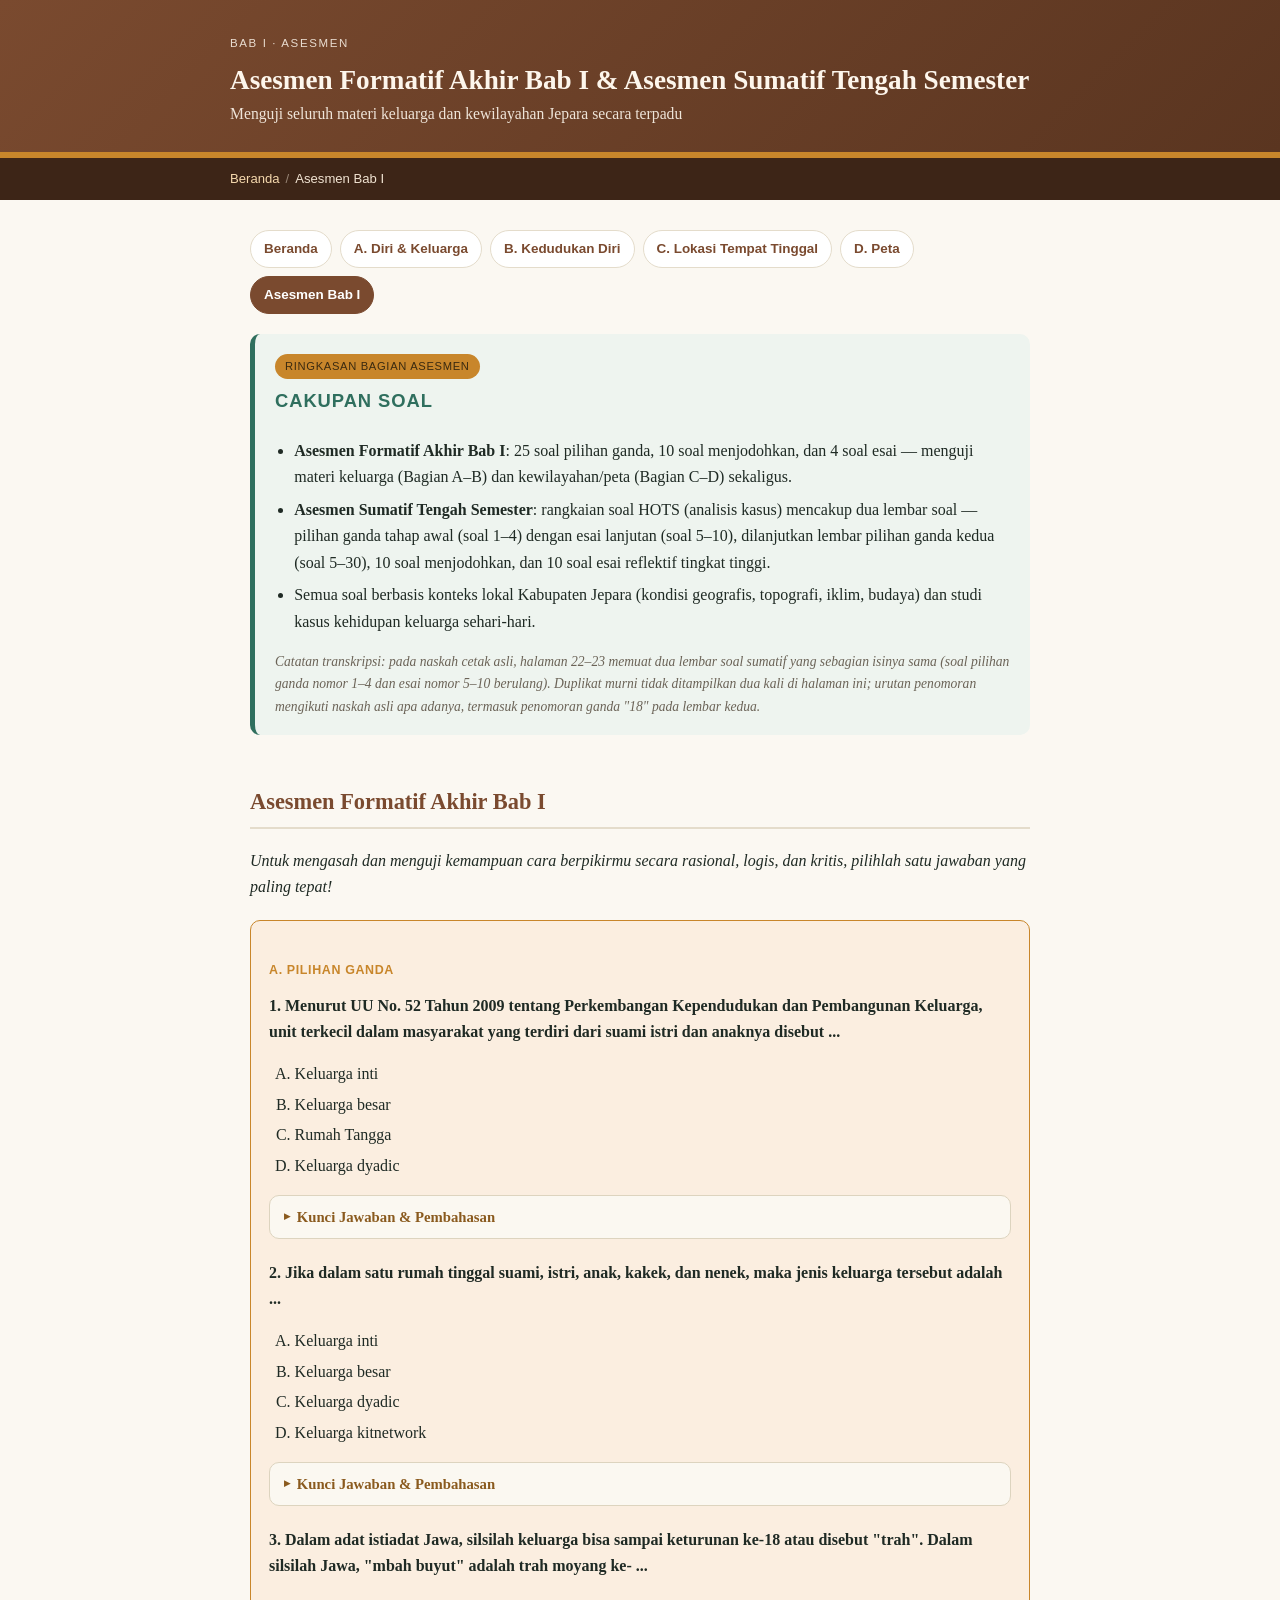
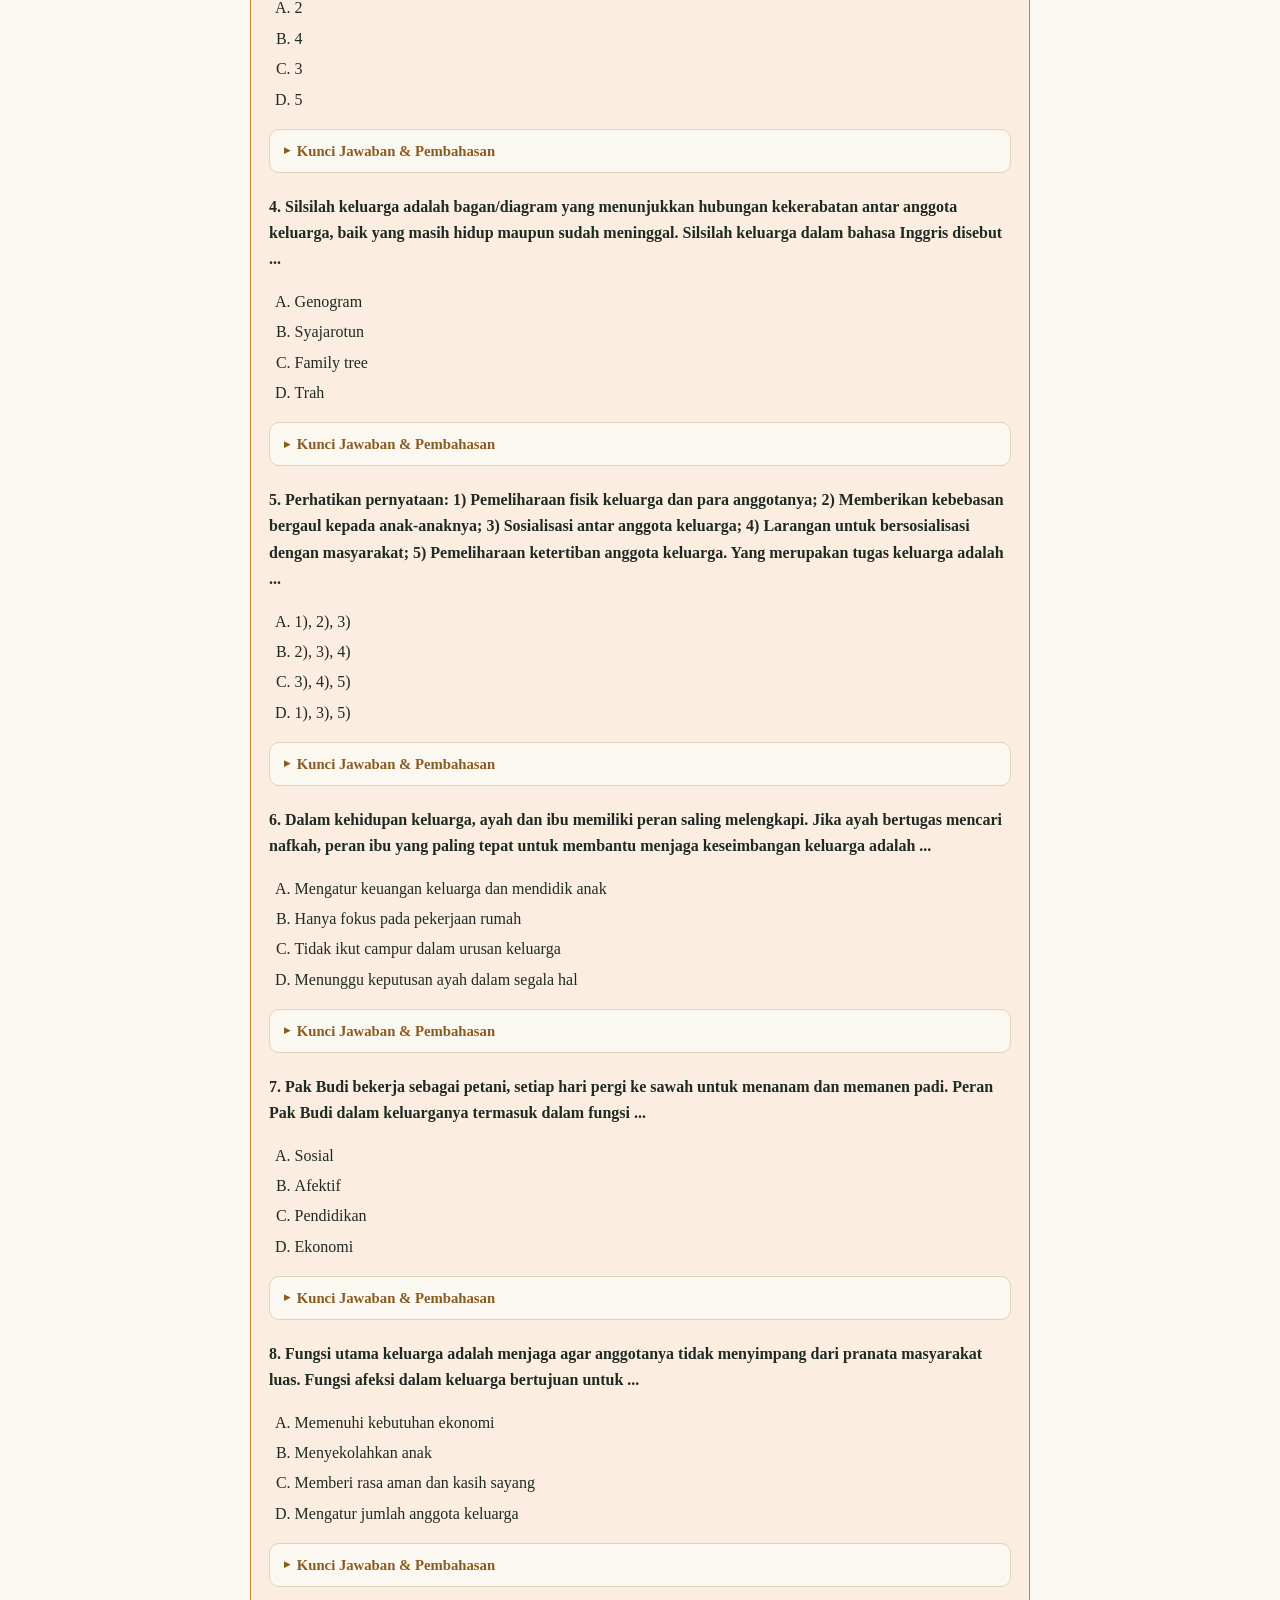
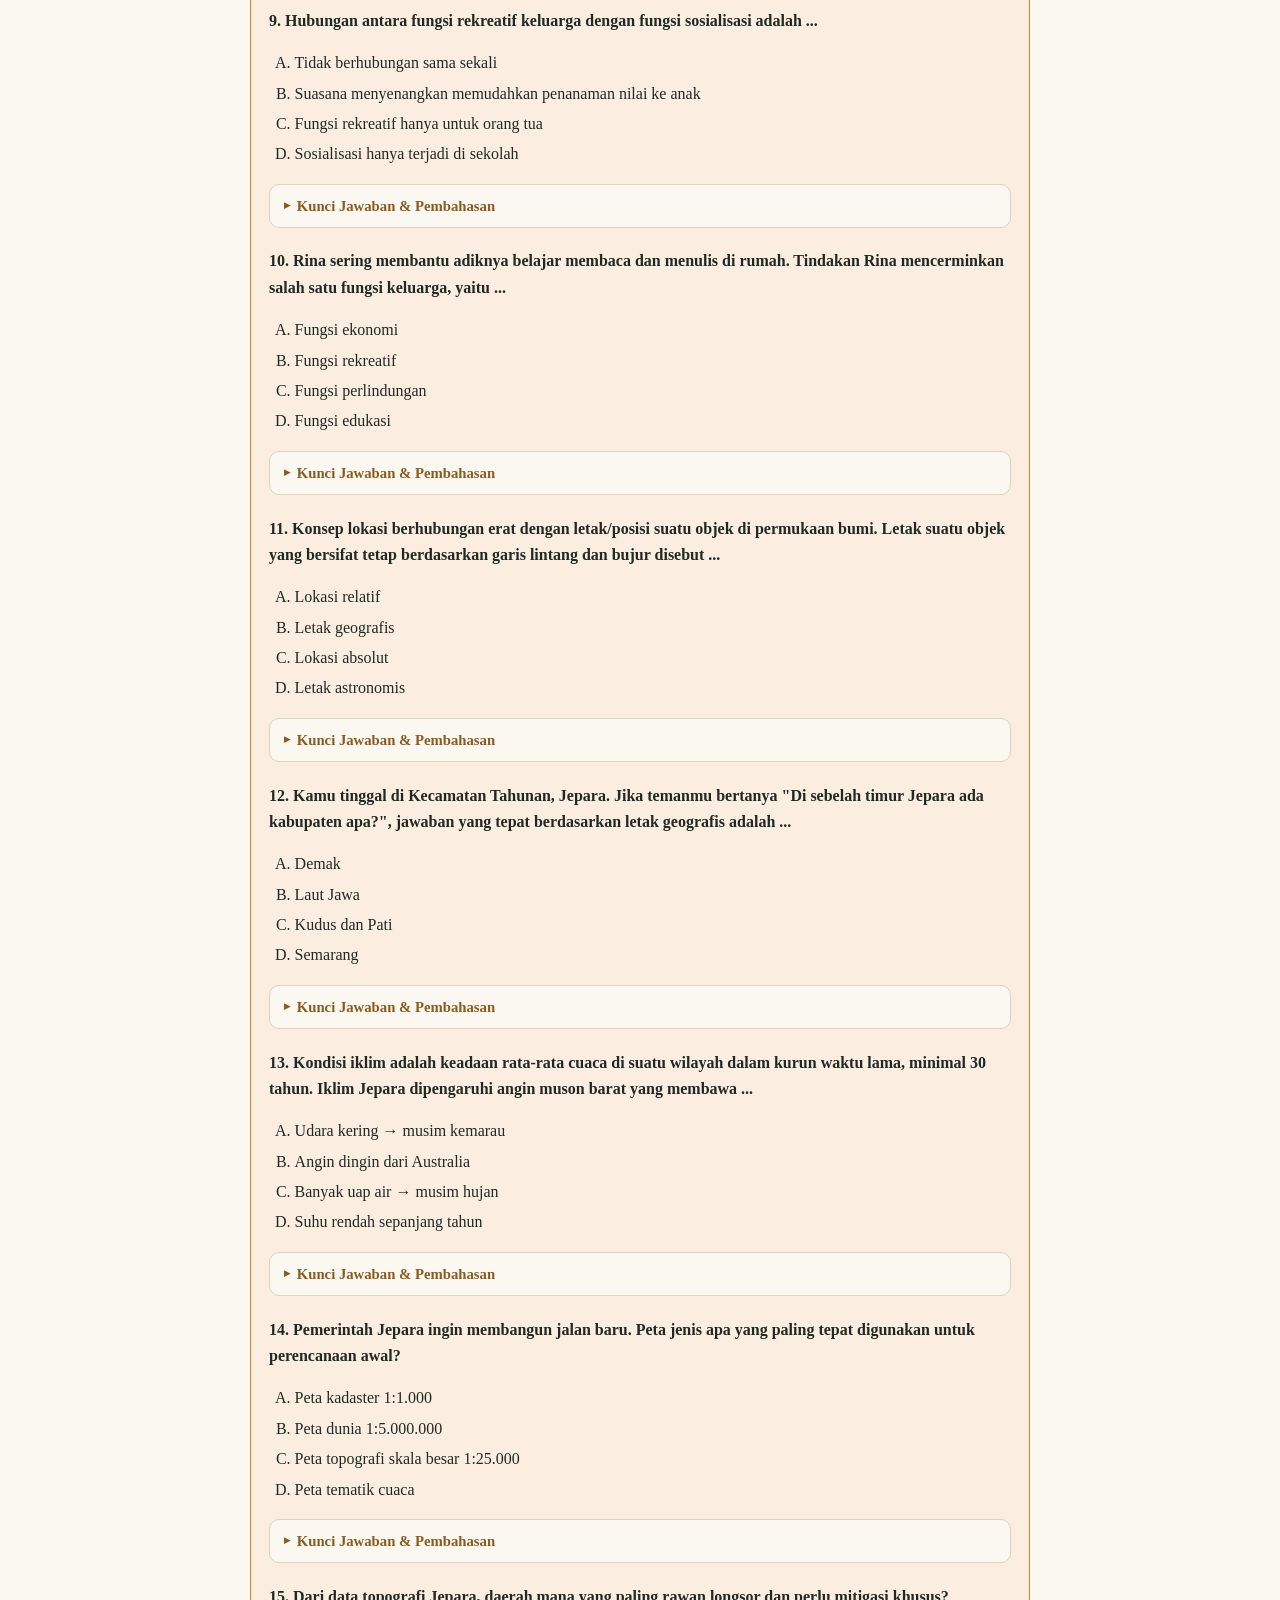
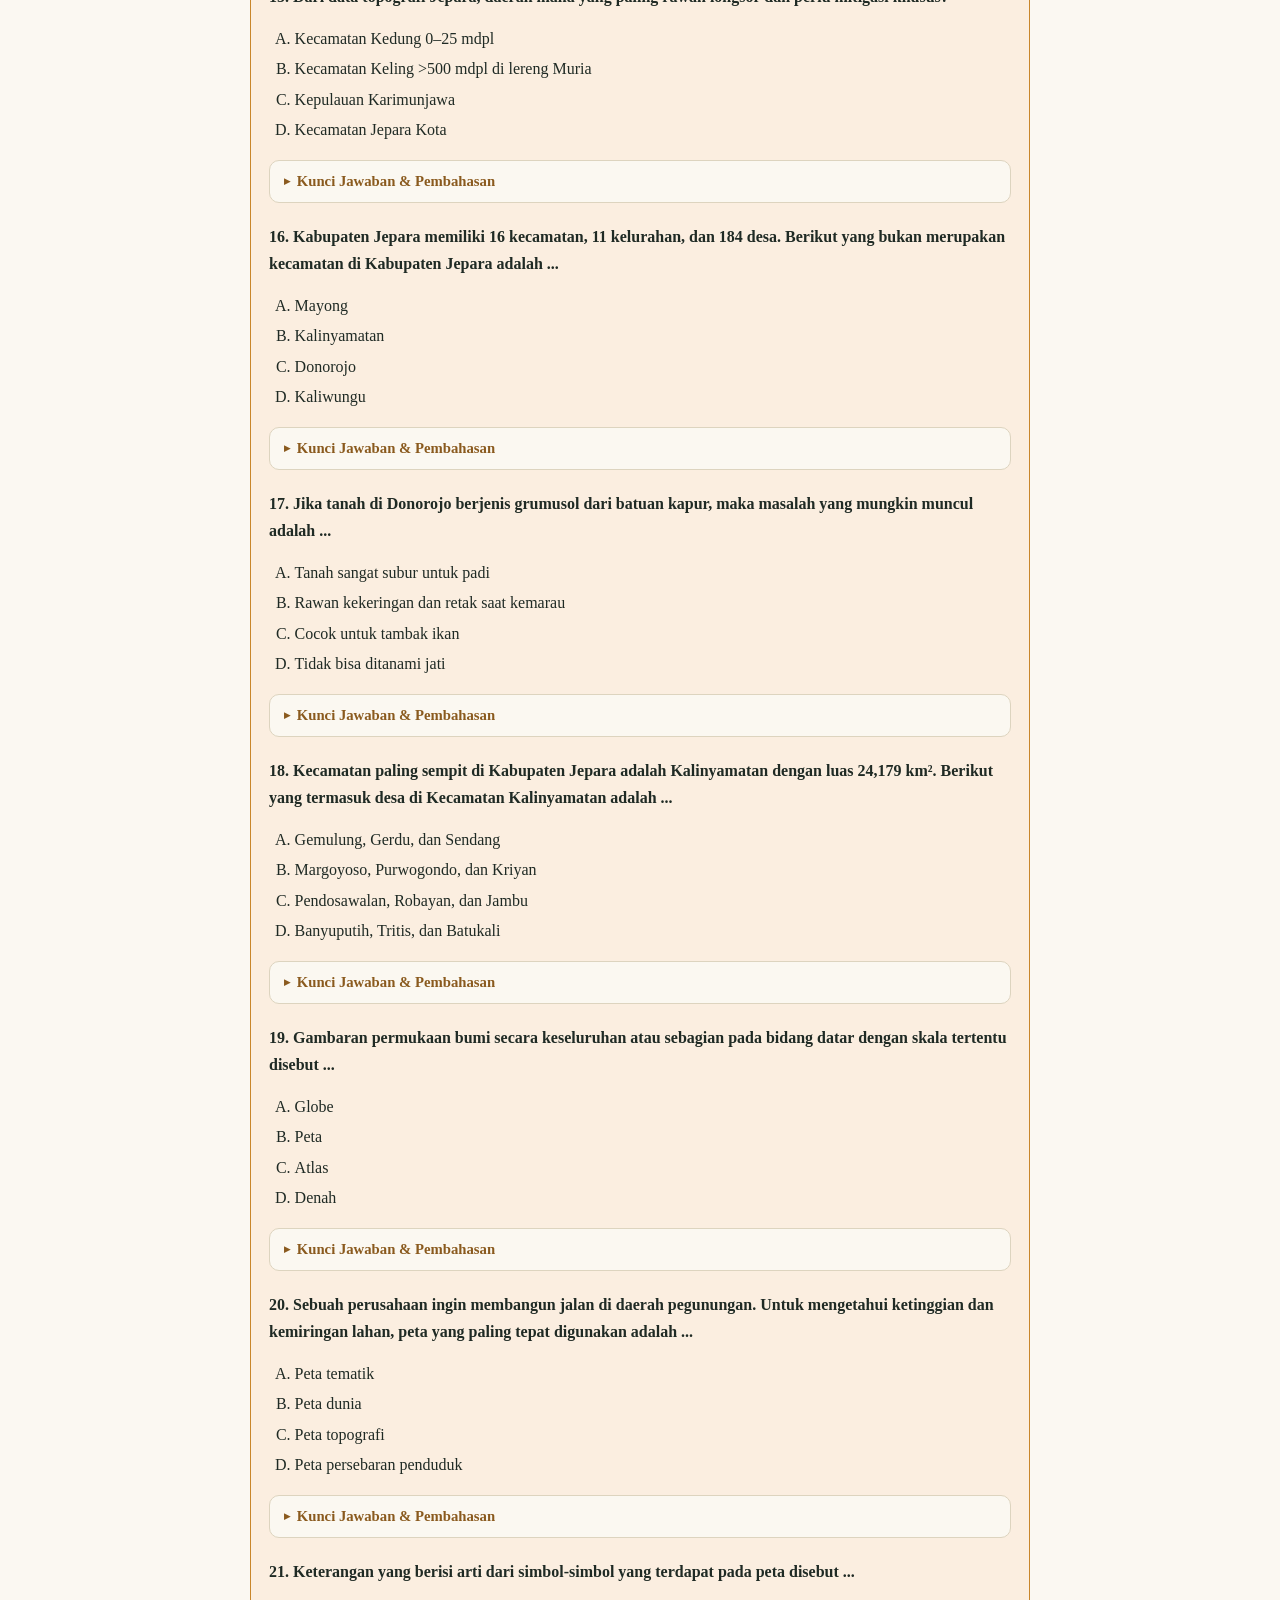
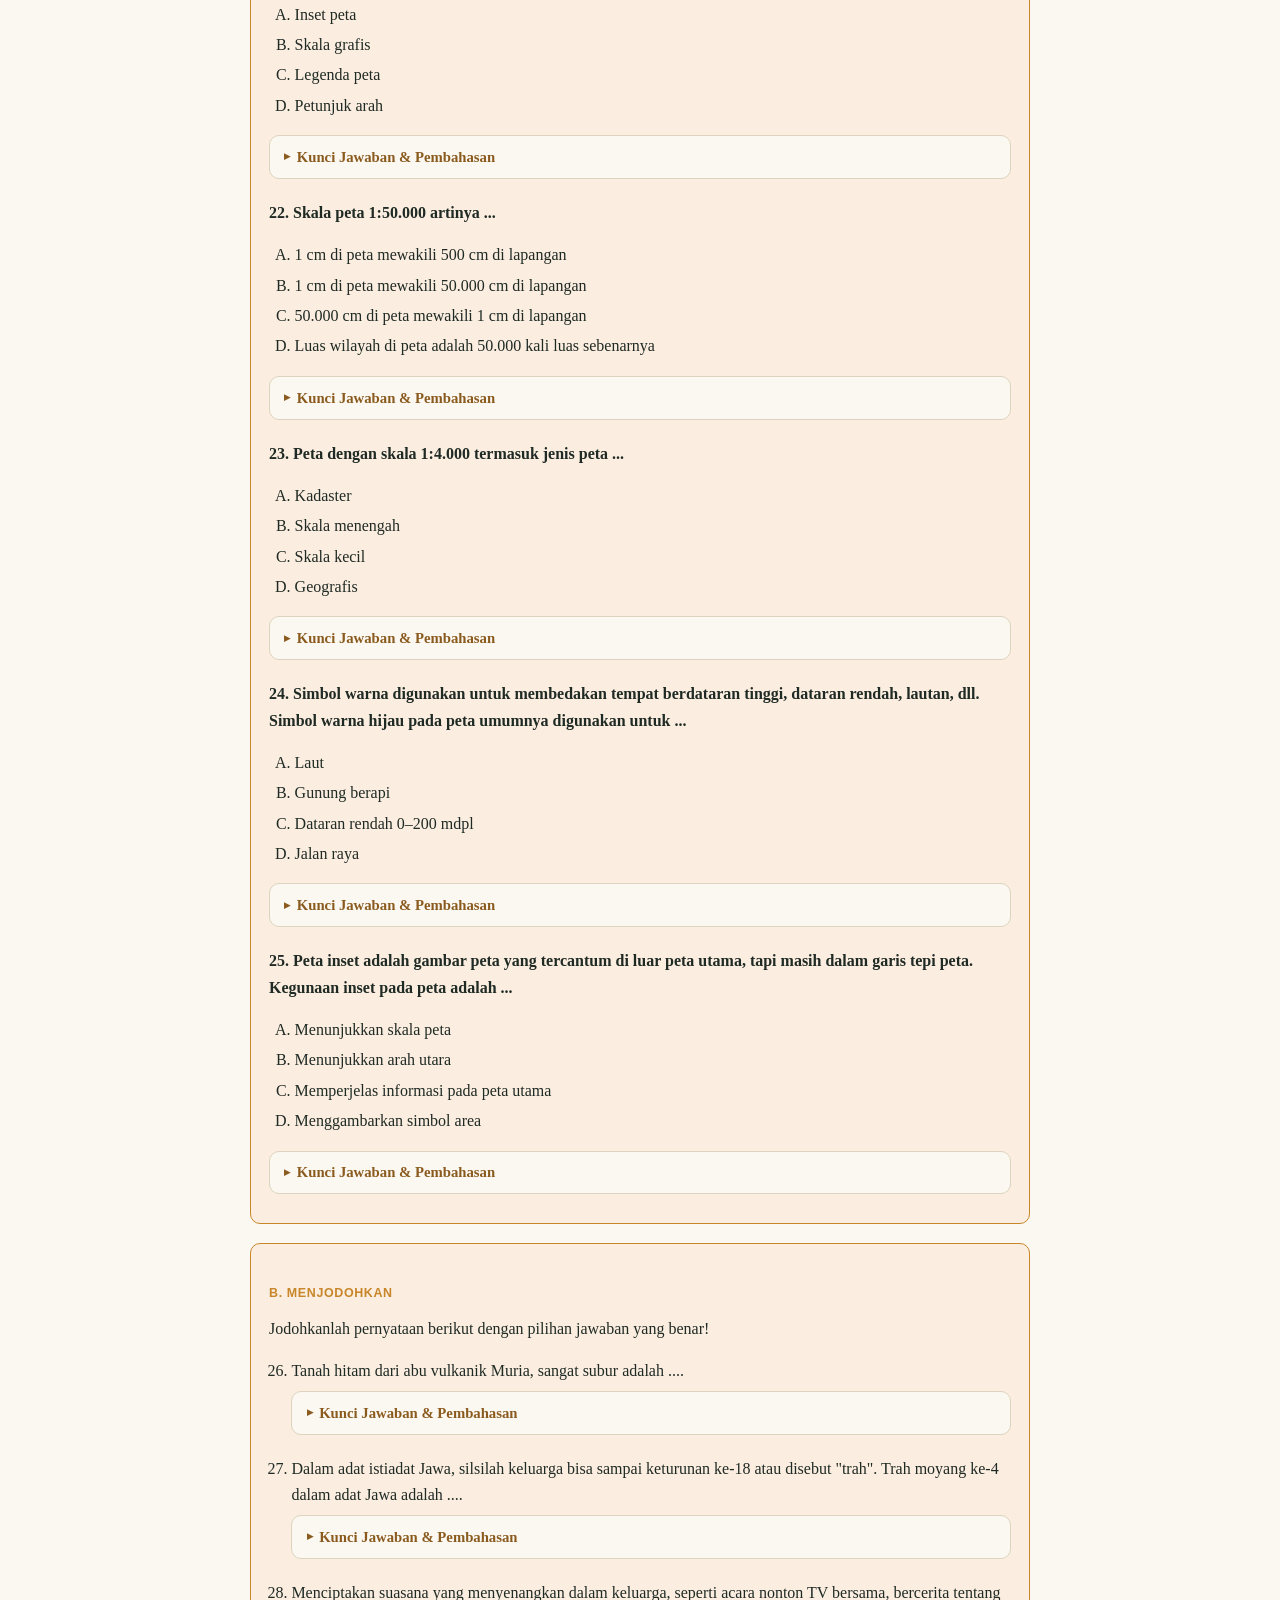
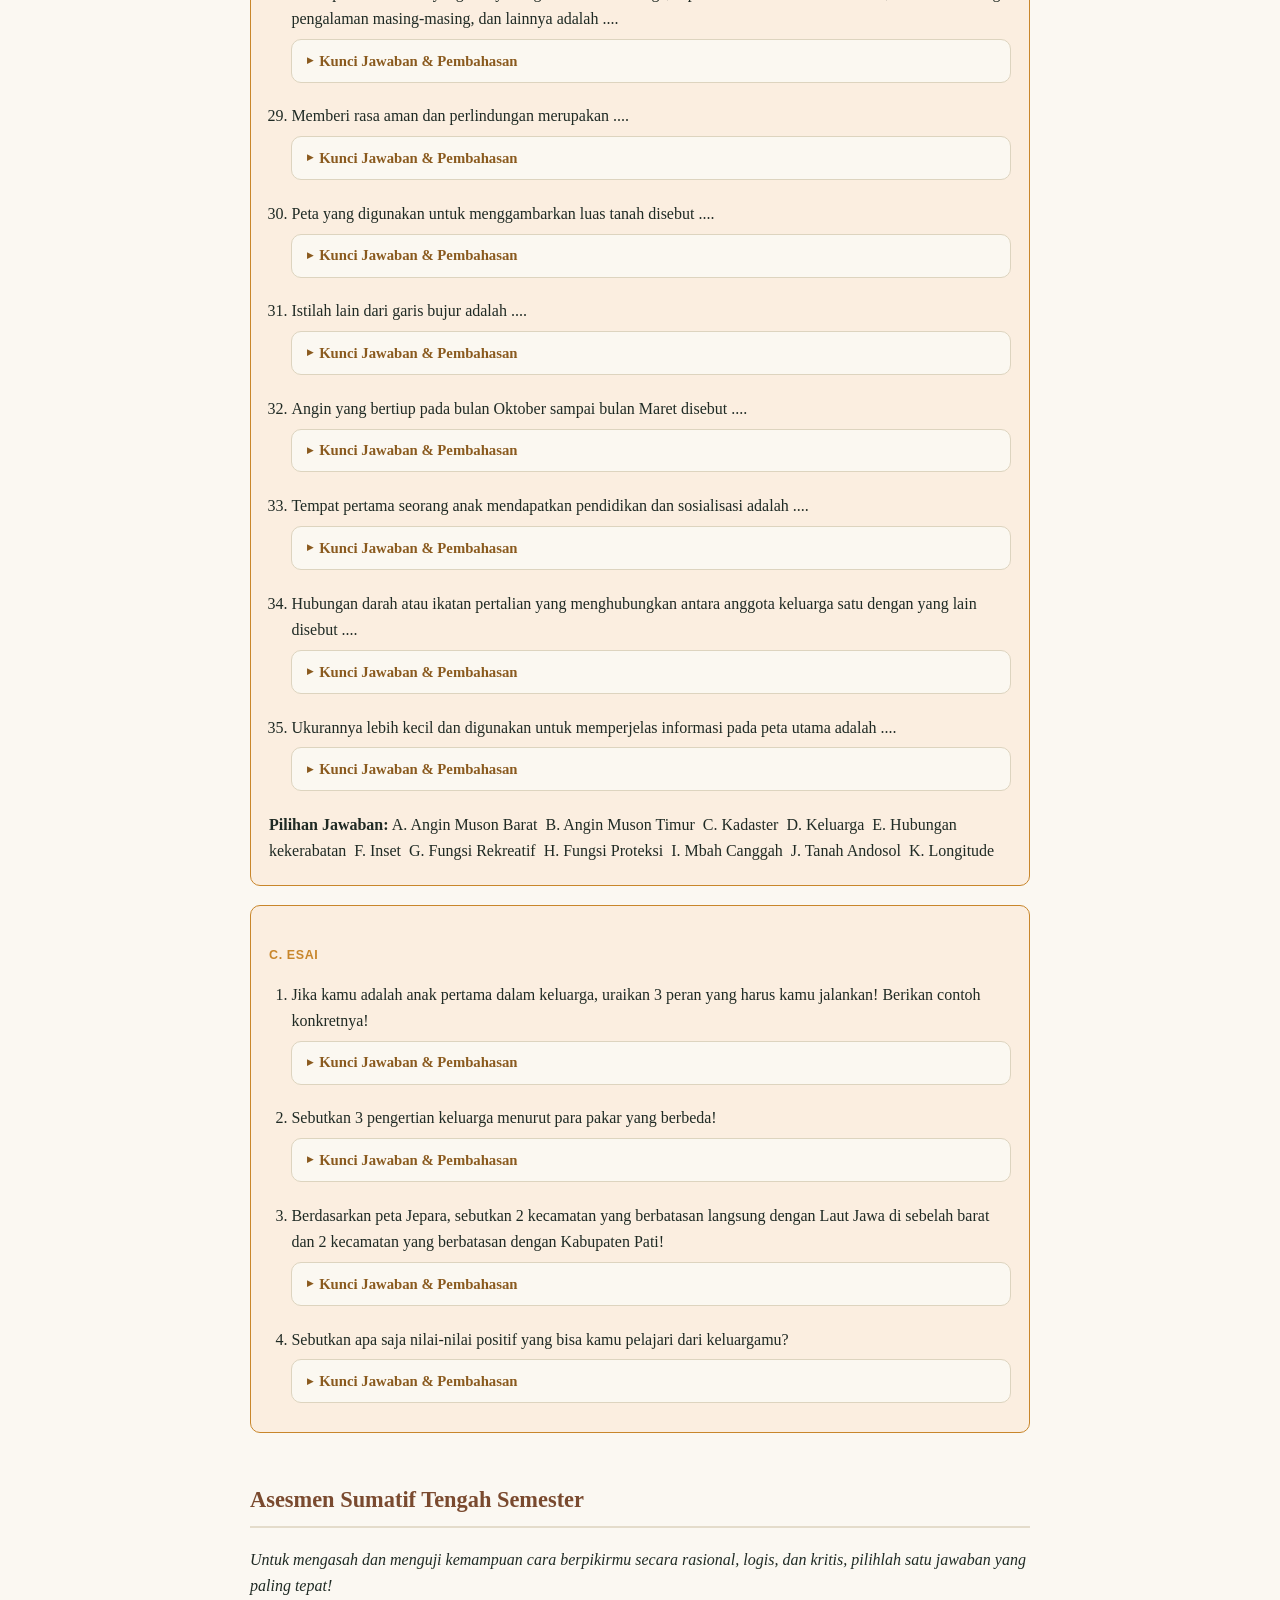
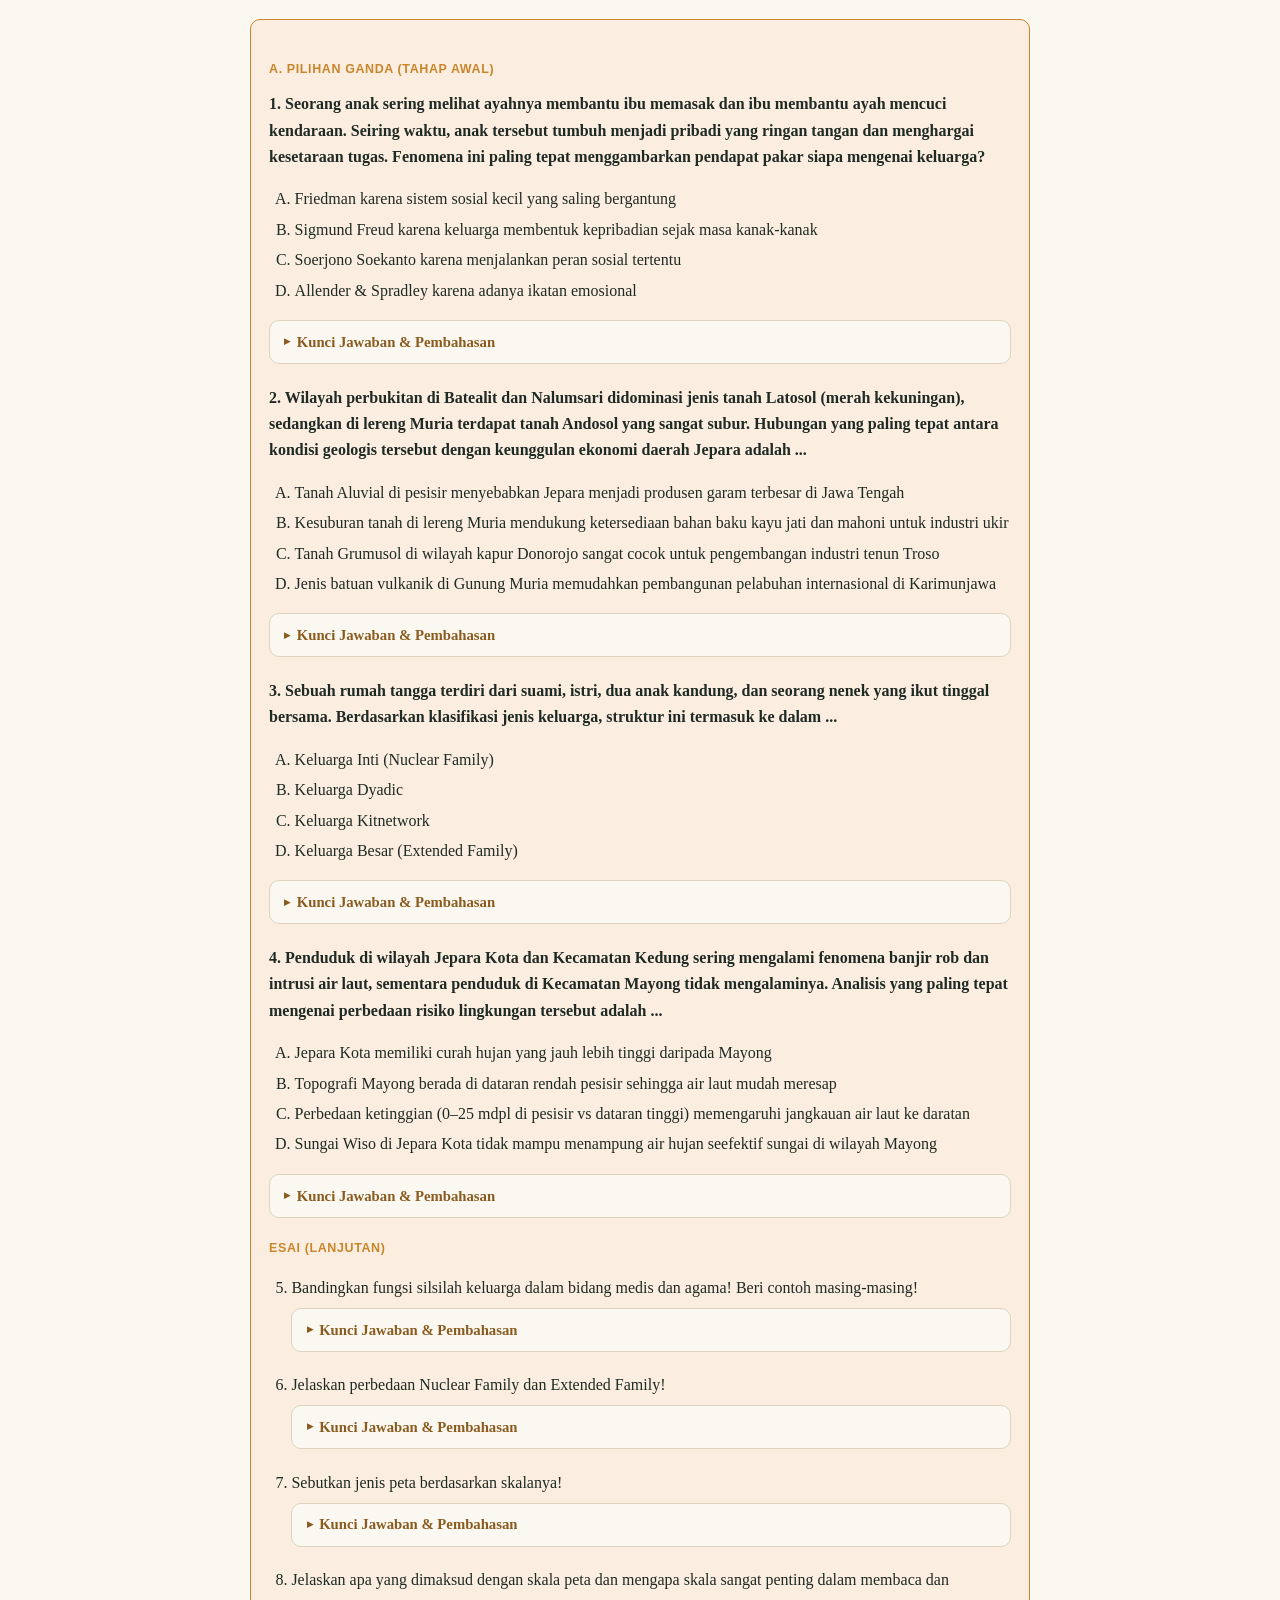
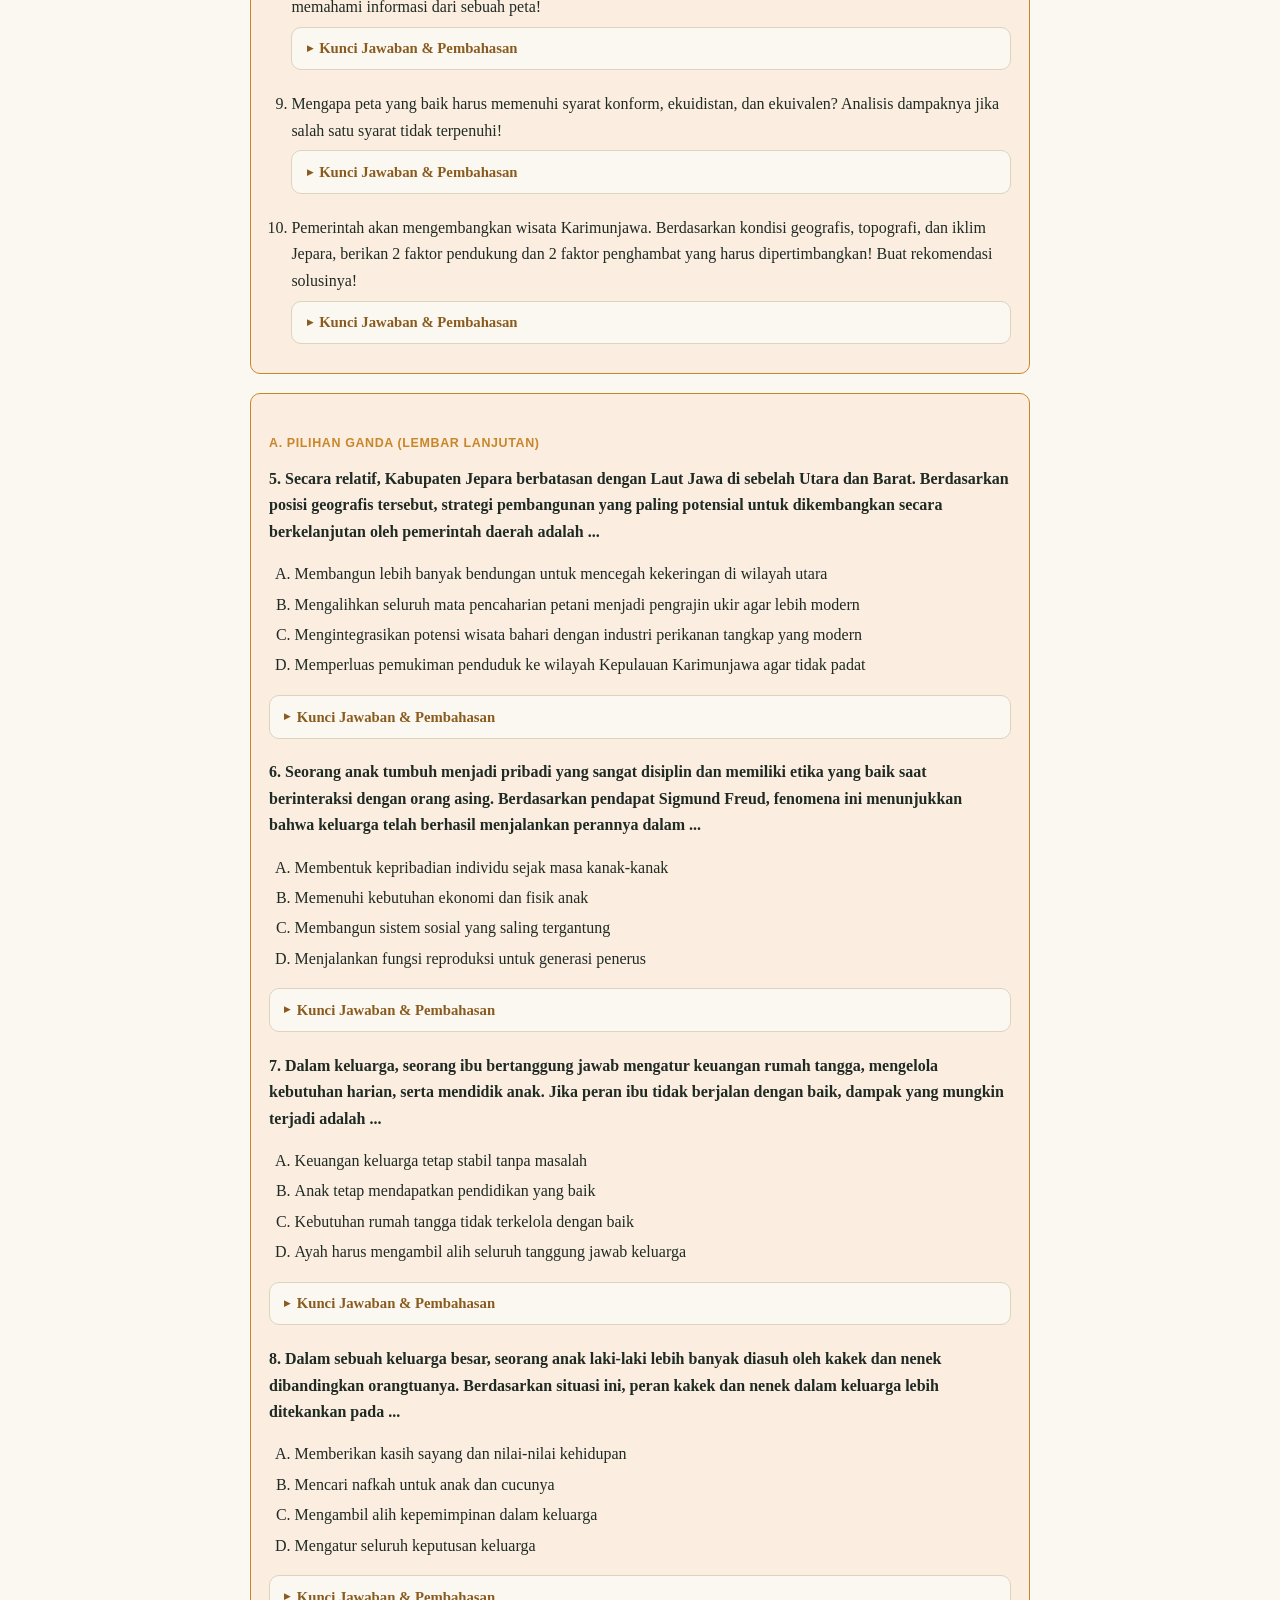
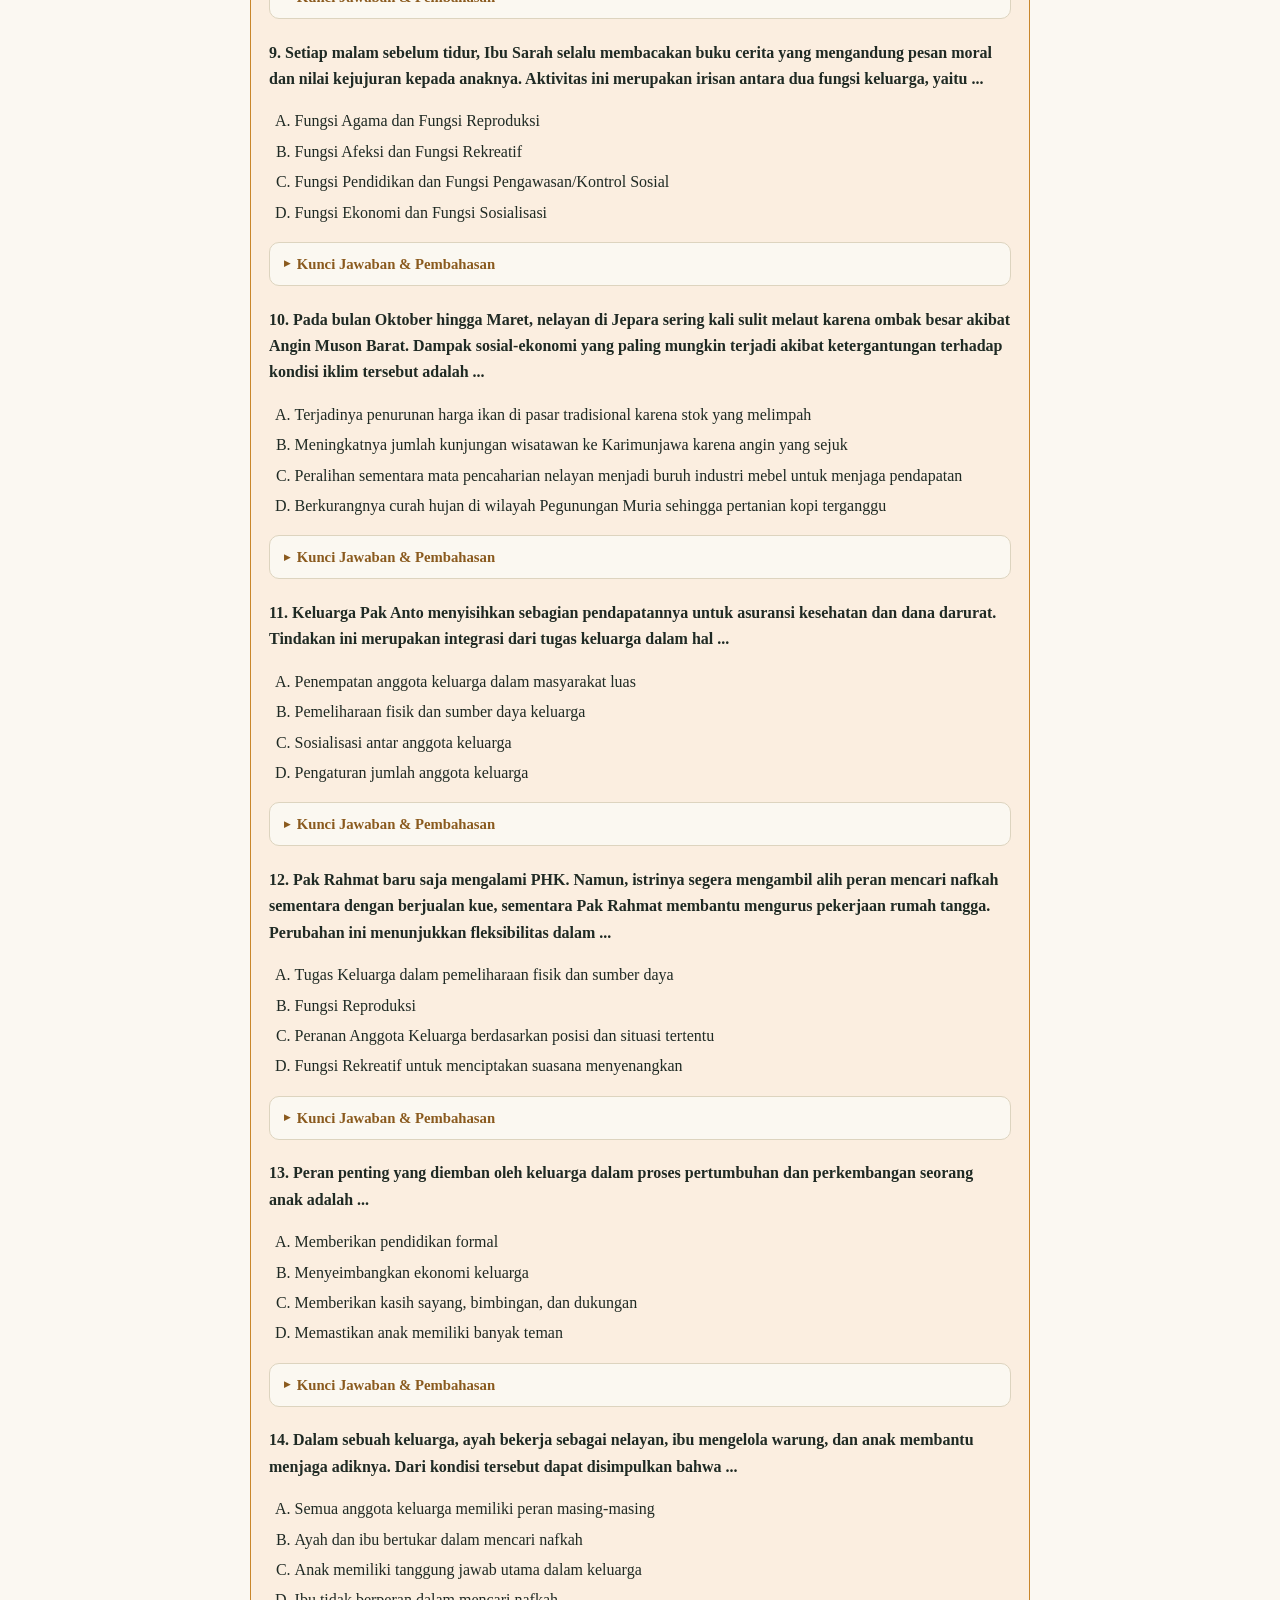
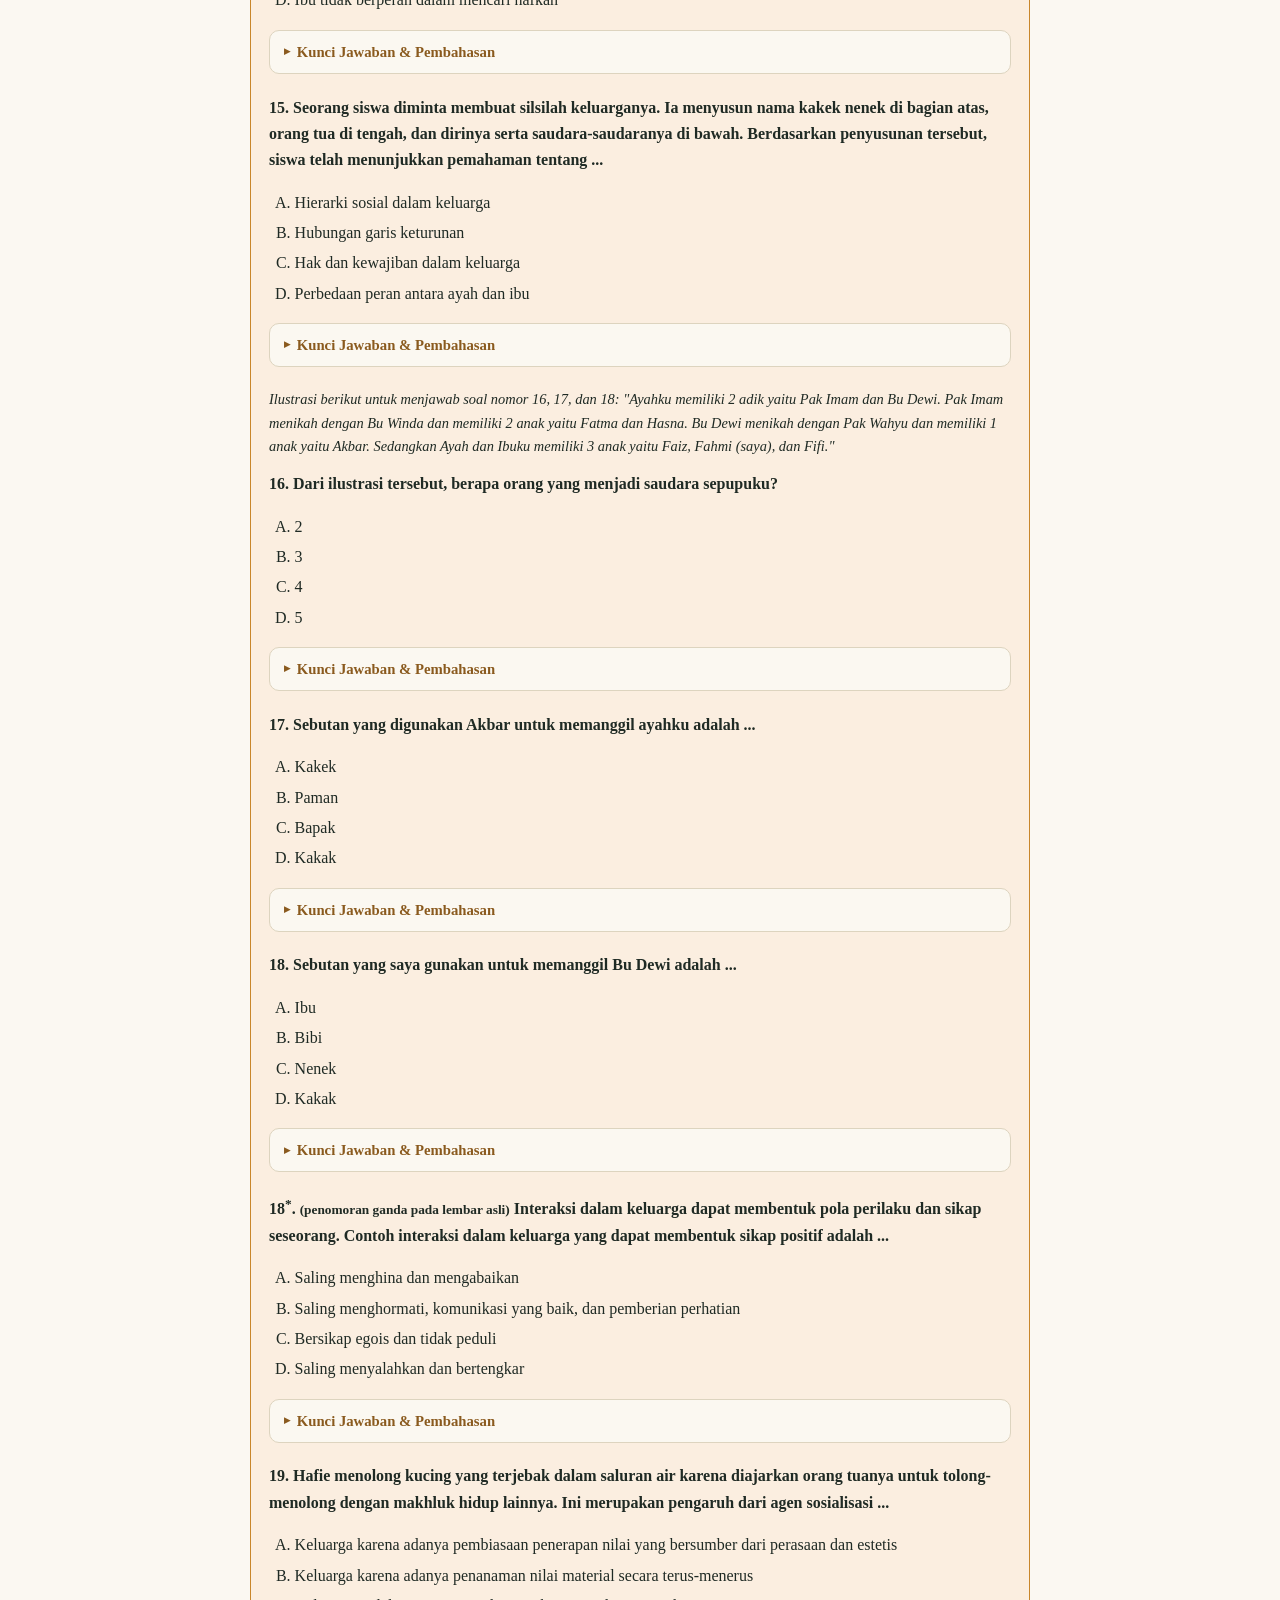
==== commit 84b72247: "Add files via upload" ====
--- a/asesmen-bab1.html
+++ b/asesmen-bab1.html
@@ -5,6 +5,18 @@
 <meta name="viewport" content="width=device-width, initial-scale=1.0">
 <title>Asesmen Bab I — Modul IPS Kelas 7</title>
 <link rel="stylesheet" href="style.css">
+
+<style>
+details.kunci{margin:.4rem 0 1.3rem;border:1px solid #ddd4bf;border-radius:10px;background:#fbf8f1;overflow:hidden}
+details.kunci summary{cursor:pointer;font-weight:700;color:#8a5a1e;padding:.55rem .9rem;list-style:none;font-size:.92rem;display:flex;align-items:center;gap:.4rem;user-select:none}
+details.kunci summary::-webkit-details-marker{display:none}
+details.kunci summary::before{content:"\25B8";display:inline-block;font-size:.8em;transition:transform .15s ease}
+details.kunci[open] summary::before{transform:rotate(90deg)}
+details.kunci summary:hover{background:#f2ead9}
+details.kunci .kunci-body{padding:.2rem .95rem .8rem;border-top:1px dashed #ddd4bf}
+details.kunci .kunci-body p{margin:.45rem 0;font-size:.93rem;line-height:1.5}
+details.kunci .jwb{color:#1f7a3d;font-weight:700}
+</style>
 </head>
 <body>
 
@@ -47,95 +59,95 @@
     <p class="quiz-title">A. Pilihan Ganda</p>
 
     <p class="qtext">1. Menurut UU No. 52 Tahun 2009 tentang Perkembangan Kependudukan dan Pembangunan Keluarga, unit terkecil dalam masyarakat yang terdiri dari suami istri dan anaknya disebut ...</p>
-    <ol class="opts" type="a"><li>Keluarga inti</li><li>Keluarga besar</li><li>Rumah Tangga</li><li>Keluarga dyadic</li></ol>
+    <ol class="opts" type="a"><li>Keluarga inti</li><li>Keluarga besar</li><li>Rumah Tangga</li><li>Keluarga dyadic</li></ol><details class="kunci"><summary>Kunci Jawaban &amp; Pembahasan</summary><div class="kunci-body"><p><span class="jwb">Jawaban: A</span></p><p>Menurut Pasal 1 UU No. 52 Tahun 2009, keluarga inti adalah unit terkecil yang terdiri atas suami, istri, dan anak-anaknya.</p></div></details>
 
     <p class="qtext">2. Jika dalam satu rumah tinggal suami, istri, anak, kakek, dan nenek, maka jenis keluarga tersebut adalah ...</p>
-    <ol class="opts" type="a"><li>Keluarga inti</li><li>Keluarga besar</li><li>Keluarga dyadic</li><li>Keluarga kitnetwork</li></ol>
+    <ol class="opts" type="a"><li>Keluarga inti</li><li>Keluarga besar</li><li>Keluarga dyadic</li><li>Keluarga kitnetwork</li></ol><details class="kunci"><summary>Kunci Jawaban &amp; Pembahasan</summary><div class="kunci-body"><p><span class="jwb">Jawaban: B</span></p><p>Jika dalam satu rumah tinggal suami, istri, anak, kakek, dan nenek (ada anggota di luar inti), maka disebut keluarga besar (extended family).</p></div></details>
 
     <p class="qtext">3. Dalam adat istiadat Jawa, silsilah keluarga bisa sampai keturunan ke-18 atau disebut "trah". Dalam silsilah Jawa, "mbah buyut" adalah trah moyang ke- ...</p>
-    <ol class="opts" type="a"><li>2</li><li>4</li><li>3</li><li>5</li></ol>
+    <ol class="opts" type="a"><li>2</li><li>4</li><li>3</li><li>5</li></ol><details class="kunci"><summary>Kunci Jawaban &amp; Pembahasan</summary><div class="kunci-body"><p><span class="jwb">Jawaban: C</span></p><p>Dalam urutan trah Jawa: anak (trah ke-1), cucu/putu (ke-2), lalu buyut (ke-3). "Mbah buyut" berada pada trah moyang ke-3.</p></div></details>
 
     <p class="qtext">4. Silsilah keluarga adalah bagan/diagram yang menunjukkan hubungan kekerabatan antar anggota keluarga, baik yang masih hidup maupun sudah meninggal. Silsilah keluarga dalam bahasa Inggris disebut ...</p>
-    <ol class="opts" type="a"><li>Genogram</li><li>Syajarotun</li><li>Family tree</li><li>Trah</li></ol>
+    <ol class="opts" type="a"><li>Genogram</li><li>Syajarotun</li><li>Family tree</li><li>Trah</li></ol><details class="kunci"><summary>Kunci Jawaban &amp; Pembahasan</summary><div class="kunci-body"><p><span class="jwb">Jawaban: C</span></p><p>Silsilah keluarga dalam bahasa Inggris disebut family tree, yaitu bagan/diagram hubungan kekerabatan antaranggota keluarga.</p></div></details>
 
     <p class="qtext">5. Perhatikan pernyataan: 1) Pemeliharaan fisik keluarga dan para anggotanya; 2) Memberikan kebebasan bergaul kepada anak-anaknya; 3) Sosialisasi antar anggota keluarga; 4) Larangan untuk bersosialisasi dengan masyarakat; 5) Pemeliharaan ketertiban anggota keluarga. Yang merupakan tugas keluarga adalah ...</p>
-    <ol class="opts" type="a"><li>1), 2), 3)</li><li>2), 3), 4)</li><li>3), 4), 5)</li><li>1), 3), 5)</li></ol>
+    <ol class="opts" type="a"><li>1), 2), 3)</li><li>2), 3), 4)</li><li>3), 4), 5)</li><li>1), 3), 5)</li></ol><details class="kunci"><summary>Kunci Jawaban &amp; Pembahasan</summary><div class="kunci-body"><p><span class="jwb">Jawaban: D</span></p><p>Tugas keluarga meliputi pemeliharaan fisik (1), sosialisasi antaranggota (3), dan pemeliharaan ketertiban (5); larangan bersosialisasi dengan masyarakat (4) bukan tugas keluarga yang sehat.</p></div></details>
 
     <p class="qtext">6. Dalam kehidupan keluarga, ayah dan ibu memiliki peran saling melengkapi. Jika ayah bertugas mencari nafkah, peran ibu yang paling tepat untuk membantu menjaga keseimbangan keluarga adalah ...</p>
-    <ol class="opts" type="a"><li>Mengatur keuangan keluarga dan mendidik anak</li><li>Hanya fokus pada pekerjaan rumah</li><li>Tidak ikut campur dalam urusan keluarga</li><li>Menunggu keputusan ayah dalam segala hal</li></ol>
+    <ol class="opts" type="a"><li>Mengatur keuangan keluarga dan mendidik anak</li><li>Hanya fokus pada pekerjaan rumah</li><li>Tidak ikut campur dalam urusan keluarga</li><li>Menunggu keputusan ayah dalam segala hal</li></ol><details class="kunci"><summary>Kunci Jawaban &amp; Pembahasan</summary><div class="kunci-body"><p><span class="jwb">Jawaban: A</span></p><p>Agar terjadi keseimbangan, peran ibu yang tepat adalah ikut mengatur keuangan keluarga sekaligus mendidik anak, melengkapi peran ayah sebagai pencari nafkah.</p></div></details>
 
     <p class="qtext">7. Pak Budi bekerja sebagai petani, setiap hari pergi ke sawah untuk menanam dan memanen padi. Peran Pak Budi dalam keluarganya termasuk dalam fungsi ...</p>
-    <ol class="opts" type="a"><li>Sosial</li><li>Afektif</li><li>Pendidikan</li><li>Ekonomi</li></ol>
+    <ol class="opts" type="a"><li>Sosial</li><li>Afektif</li><li>Pendidikan</li><li>Ekonomi</li></ol><details class="kunci"><summary>Kunci Jawaban &amp; Pembahasan</summary><div class="kunci-body"><p><span class="jwb">Jawaban: D</span></p><p>Bekerja untuk memperoleh penghasilan/menafkahi keluarga (bertani) termasuk dalam fungsi ekonomi keluarga.</p></div></details>
 
     <p class="qtext">8. Fungsi utama keluarga adalah menjaga agar anggotanya tidak menyimpang dari pranata masyarakat luas. Fungsi afeksi dalam keluarga bertujuan untuk ...</p>
-    <ol class="opts" type="a"><li>Memenuhi kebutuhan ekonomi</li><li>Menyekolahkan anak</li><li>Memberi rasa aman dan kasih sayang</li><li>Mengatur jumlah anggota keluarga</li></ol>
+    <ol class="opts" type="a"><li>Memenuhi kebutuhan ekonomi</li><li>Menyekolahkan anak</li><li>Memberi rasa aman dan kasih sayang</li><li>Mengatur jumlah anggota keluarga</li></ol><details class="kunci"><summary>Kunci Jawaban &amp; Pembahasan</summary><div class="kunci-body"><p><span class="jwb">Jawaban: C</span></p><p>Fungsi afeksi berkaitan dengan pemberian kasih sayang, kehangatan, dan rasa aman secara emosional kepada anggota keluarga.</p></div></details>
 
     <p class="qtext">9. Hubungan antara fungsi rekreatif keluarga dengan fungsi sosialisasi adalah ...</p>
-    <ol class="opts" type="a"><li>Tidak berhubungan sama sekali</li><li>Suasana menyenangkan memudahkan penanaman nilai ke anak</li><li>Fungsi rekreatif hanya untuk orang tua</li><li>Sosialisasi hanya terjadi di sekolah</li></ol>
+    <ol class="opts" type="a"><li>Tidak berhubungan sama sekali</li><li>Suasana menyenangkan memudahkan penanaman nilai ke anak</li><li>Fungsi rekreatif hanya untuk orang tua</li><li>Sosialisasi hanya terjadi di sekolah</li></ol><details class="kunci"><summary>Kunci Jawaban &amp; Pembahasan</summary><div class="kunci-body"><p><span class="jwb">Jawaban: B</span></p><p>Suasana rekreatif yang menyenangkan membuat anak lebih terbuka dan mudah menerima nilai-nilai yang ditanamkan orang tua, sehingga mendukung proses sosialisasi.</p></div></details>
 
     <p class="qtext">10. Rina sering membantu adiknya belajar membaca dan menulis di rumah. Tindakan Rina mencerminkan salah satu fungsi keluarga, yaitu ...</p>
-    <ol class="opts" type="a"><li>Fungsi ekonomi</li><li>Fungsi rekreatif</li><li>Fungsi perlindungan</li><li>Fungsi edukasi</li></ol>
+    <ol class="opts" type="a"><li>Fungsi ekonomi</li><li>Fungsi rekreatif</li><li>Fungsi perlindungan</li><li>Fungsi edukasi</li></ol><details class="kunci"><summary>Kunci Jawaban &amp; Pembahasan</summary><div class="kunci-body"><p><span class="jwb">Jawaban: D</span></p><p>Mengajari/mendampingi anggota keluarga belajar termasuk pelaksanaan fungsi edukasi (pendidikan) dalam keluarga.</p></div></details>
 
     <p class="qtext">11. Konsep lokasi berhubungan erat dengan letak/posisi suatu objek di permukaan bumi. Letak suatu objek yang bersifat tetap berdasarkan garis lintang dan bujur disebut ...</p>
-    <ol class="opts" type="a"><li>Lokasi relatif</li><li>Letak geografis</li><li>Lokasi absolut</li><li>Letak astronomis</li></ol>
+    <ol class="opts" type="a"><li>Lokasi relatif</li><li>Letak geografis</li><li>Lokasi absolut</li><li>Letak astronomis</li></ol><details class="kunci"><summary>Kunci Jawaban &amp; Pembahasan</summary><div class="kunci-body"><p><span class="jwb">Jawaban: C</span></p><p>Lokasi absolut adalah letak suatu tempat yang tetap, ditentukan berdasarkan koordinat garis lintang dan garis bujur.</p></div></details>
 
     <p class="qtext">12. Kamu tinggal di Kecamatan Tahunan, Jepara. Jika temanmu bertanya "Di sebelah timur Jepara ada kabupaten apa?", jawaban yang tepat berdasarkan letak geografis adalah ...</p>
-    <ol class="opts" type="a"><li>Demak</li><li>Laut Jawa</li><li>Kudus dan Pati</li><li>Semarang</li></ol>
+    <ol class="opts" type="a"><li>Demak</li><li>Laut Jawa</li><li>Kudus dan Pati</li><li>Semarang</li></ol><details class="kunci"><summary>Kunci Jawaban &amp; Pembahasan</summary><div class="kunci-body"><p><span class="jwb">Jawaban: C</span></p><p>Secara administratif, di sebelah timur Kabupaten Jepara berbatasan dengan Kabupaten Kudus dan Kabupaten Pati.</p></div></details>
 
     <p class="qtext">13. Kondisi iklim adalah keadaan rata-rata cuaca di suatu wilayah dalam kurun waktu lama, minimal 30 tahun. Iklim Jepara dipengaruhi angin muson barat yang membawa ...</p>
-    <ol class="opts" type="a"><li>Udara kering → musim kemarau</li><li>Angin dingin dari Australia</li><li>Banyak uap air → musim hujan</li><li>Suhu rendah sepanjang tahun</li></ol>
+    <ol class="opts" type="a"><li>Udara kering → musim kemarau</li><li>Angin dingin dari Australia</li><li>Banyak uap air → musim hujan</li><li>Suhu rendah sepanjang tahun</li></ol><details class="kunci"><summary>Kunci Jawaban &amp; Pembahasan</summary><div class="kunci-body"><p><span class="jwb">Jawaban: C</span></p><p>Angin muson barat bertiup dari Asia (benua) melewati Samudra Pasifik/perairan luas membawa banyak uap air sehingga menimbulkan musim hujan.</p></div></details>
 
     <p class="qtext">14. Pemerintah Jepara ingin membangun jalan baru. Peta jenis apa yang paling tepat digunakan untuk perencanaan awal?</p>
-    <ol class="opts" type="a"><li>Peta kadaster 1:1.000</li><li>Peta dunia 1:5.000.000</li><li>Peta topografi skala besar 1:25.000</li><li>Peta tematik cuaca</li></ol>
+    <ol class="opts" type="a"><li>Peta kadaster 1:1.000</li><li>Peta dunia 1:5.000.000</li><li>Peta topografi skala besar 1:25.000</li><li>Peta tematik cuaca</li></ol><details class="kunci"><summary>Kunci Jawaban &amp; Pembahasan</summary><div class="kunci-body"><p><span class="jwb">Jawaban: C</span></p><p>Untuk perencanaan pembangunan jalan diperlukan detail ketinggian dan kontur wilayah, sehingga peta topografi skala besar (1:25.000) paling tepat digunakan.</p></div></details>
 
     <p class="qtext">15. Dari data topografi Jepara, daerah mana yang paling rawan longsor dan perlu mitigasi khusus?</p>
-    <ol class="opts" type="a"><li>Kecamatan Kedung 0–25 mdpl</li><li>Kecamatan Keling &gt;500 mdpl di lereng Muria</li><li>Kepulauan Karimunjawa</li><li>Kecamatan Jepara Kota</li></ol>
+    <ol class="opts" type="a"><li>Kecamatan Kedung 0–25 mdpl</li><li>Kecamatan Keling &gt;500 mdpl di lereng Muria</li><li>Kepulauan Karimunjawa</li><li>Kecamatan Jepara Kota</li></ol><details class="kunci"><summary>Kunci Jawaban &amp; Pembahasan</summary><div class="kunci-body"><p><span class="jwb">Jawaban: B</span></p><p>Kecamatan Keling berada di lereng Pegunungan Muria dengan ketinggian >500 mdpl dan kemiringan lereng curam, sehingga paling rawan longsor.</p></div></details>
 
     <p class="qtext">16. Kabupaten Jepara memiliki 16 kecamatan, 11 kelurahan, dan 184 desa. Berikut yang bukan merupakan kecamatan di Kabupaten Jepara adalah ...</p>
-    <ol class="opts" type="a"><li>Mayong</li><li>Kalinyamatan</li><li>Donorojo</li><li>Kaliwungu</li></ol>
+    <ol class="opts" type="a"><li>Mayong</li><li>Kalinyamatan</li><li>Donorojo</li><li>Kaliwungu</li></ol><details class="kunci"><summary>Kunci Jawaban &amp; Pembahasan</summary><div class="kunci-body"><p><span class="jwb">Jawaban: D</span></p><p>Kaliwungu adalah nama kecamatan yang berada di Kabupaten Kudus, bukan salah satu dari 16 kecamatan di Kabupaten Jepara.</p></div></details>
 
     <p class="qtext">17. Jika tanah di Donorojo berjenis grumusol dari batuan kapur, maka masalah yang mungkin muncul adalah ...</p>
-    <ol class="opts" type="a"><li>Tanah sangat subur untuk padi</li><li>Rawan kekeringan dan retak saat kemarau</li><li>Cocok untuk tambak ikan</li><li>Tidak bisa ditanami jati</li></ol>
+    <ol class="opts" type="a"><li>Tanah sangat subur untuk padi</li><li>Rawan kekeringan dan retak saat kemarau</li><li>Cocok untuk tambak ikan</li><li>Tidak bisa ditanami jati</li></ol><details class="kunci"><summary>Kunci Jawaban &amp; Pembahasan</summary><div class="kunci-body"><p><span class="jwb">Jawaban: B</span></p><p>Tanah grumusol yang berasal dari batuan kapur bersifat mudah menyerap air saat hujan namun cepat mengering dan retak-retak saat kemarau, sehingga rawan kekeringan.</p></div></details>
 
     <p class="qtext">18. Kecamatan paling sempit di Kabupaten Jepara adalah Kalinyamatan dengan luas 24,179 km². Berikut yang termasuk desa di Kecamatan Kalinyamatan adalah ...</p>
-    <ol class="opts" type="a"><li>Gemulung, Gerdu, dan Sendang</li><li>Margoyoso, Purwogondo, dan Kriyan</li><li>Pendosawalan, Robayan, dan Jambu</li><li>Banyuputih, Tritis, dan Batukali</li></ol>
+    <ol class="opts" type="a"><li>Gemulung, Gerdu, dan Sendang</li><li>Margoyoso, Purwogondo, dan Kriyan</li><li>Pendosawalan, Robayan, dan Jambu</li><li>Banyuputih, Tritis, dan Batukali</li></ol><details class="kunci"><summary>Kunci Jawaban &amp; Pembahasan</summary><div class="kunci-body"><p><span class="jwb">Jawaban: B</span></p><p>Margoyoso, Purwogondo, dan Kriyan tercatat sebagai desa-desa yang berada di wilayah administratif Kecamatan Kalinyamatan, Kabupaten Jepara.</p></div></details>
 
     <p class="qtext">19. Gambaran permukaan bumi secara keseluruhan atau sebagian pada bidang datar dengan skala tertentu disebut ...</p>
-    <ol class="opts" type="a"><li>Globe</li><li>Peta</li><li>Atlas</li><li>Denah</li></ol>
+    <ol class="opts" type="a"><li>Globe</li><li>Peta</li><li>Atlas</li><li>Denah</li></ol><details class="kunci"><summary>Kunci Jawaban &amp; Pembahasan</summary><div class="kunci-body"><p><span class="jwb">Jawaban: B</span></p><p>Peta adalah gambaran permukaan bumi (seluruh atau sebagian) pada bidang datar dengan skala dan sistem proyeksi tertentu.</p></div></details>
 
     <p class="qtext">20. Sebuah perusahaan ingin membangun jalan di daerah pegunungan. Untuk mengetahui ketinggian dan kemiringan lahan, peta yang paling tepat digunakan adalah ...</p>
-    <ol class="opts" type="a"><li>Peta tematik</li><li>Peta dunia</li><li>Peta topografi</li><li>Peta persebaran penduduk</li></ol>
+    <ol class="opts" type="a"><li>Peta tematik</li><li>Peta dunia</li><li>Peta topografi</li><li>Peta persebaran penduduk</li></ol><details class="kunci"><summary>Kunci Jawaban &amp; Pembahasan</summary><div class="kunci-body"><p><span class="jwb">Jawaban: C</span></p><p>Peta topografi menampilkan garis kontur yang menunjukkan ketinggian dan kemiringan lahan, sehingga paling tepat untuk perencanaan di daerah pegunungan.</p></div></details>
 
     <p class="qtext">21. Keterangan yang berisi arti dari simbol-simbol yang terdapat pada peta disebut ...</p>
-    <ol class="opts" type="a"><li>Inset peta</li><li>Skala grafis</li><li>Legenda peta</li><li>Petunjuk arah</li></ol>
+    <ol class="opts" type="a"><li>Inset peta</li><li>Skala grafis</li><li>Legenda peta</li><li>Petunjuk arah</li></ol><details class="kunci"><summary>Kunci Jawaban &amp; Pembahasan</summary><div class="kunci-body"><p><span class="jwb">Jawaban: C</span></p><p>Legenda peta adalah keterangan yang menjelaskan arti dari simbol-simbol yang digunakan pada peta.</p></div></details>
 
     <p class="qtext">22. Skala peta 1:50.000 artinya ...</p>
-    <ol class="opts" type="a"><li>1 cm di peta mewakili 500 cm di lapangan</li><li>1 cm di peta mewakili 50.000 cm di lapangan</li><li>50.000 cm di peta mewakili 1 cm di lapangan</li><li>Luas wilayah di peta adalah 50.000 kali luas sebenarnya</li></ol>
+    <ol class="opts" type="a"><li>1 cm di peta mewakili 500 cm di lapangan</li><li>1 cm di peta mewakili 50.000 cm di lapangan</li><li>50.000 cm di peta mewakili 1 cm di lapangan</li><li>Luas wilayah di peta adalah 50.000 kali luas sebenarnya</li></ol><details class="kunci"><summary>Kunci Jawaban &amp; Pembahasan</summary><div class="kunci-body"><p><span class="jwb">Jawaban: B</span></p><p>Skala 1:50.000 berarti setiap 1 cm jarak pada peta mewakili 50.000 cm (500 m) jarak sebenarnya di lapangan.</p></div></details>
 
     <p class="qtext">23. Peta dengan skala 1:4.000 termasuk jenis peta ...</p>
-    <ol class="opts" type="a"><li>Kadaster</li><li>Skala menengah</li><li>Skala kecil</li><li>Geografis</li></ol>
+    <ol class="opts" type="a"><li>Kadaster</li><li>Skala menengah</li><li>Skala kecil</li><li>Geografis</li></ol><details class="kunci"><summary>Kunci Jawaban &amp; Pembahasan</summary><div class="kunci-body"><p><span class="jwb">Jawaban: A</span></p><p>Peta dengan skala sangat besar (kurang dari 1:5.000, misalnya 1:4.000) digolongkan sebagai peta kadaster/teknik, biasa dipakai untuk sertifikat tanah.</p></div></details>
 
     <p class="qtext">24. Simbol warna digunakan untuk membedakan tempat berdataran tinggi, dataran rendah, lautan, dll. Simbol warna hijau pada peta umumnya digunakan untuk ...</p>
-    <ol class="opts" type="a"><li>Laut</li><li>Gunung berapi</li><li>Dataran rendah 0–200 mdpl</li><li>Jalan raya</li></ol>
+    <ol class="opts" type="a"><li>Laut</li><li>Gunung berapi</li><li>Dataran rendah 0–200 mdpl</li><li>Jalan raya</li></ol><details class="kunci"><summary>Kunci Jawaban &amp; Pembahasan</summary><div class="kunci-body"><p><span class="jwb">Jawaban: C</span></p><p>Simbol warna hijau pada peta topografi/rupa bumi umumnya digunakan untuk menunjukkan dataran rendah, biasanya pada ketinggian 0–200 mdpl.</p></div></details>
 
     <p class="qtext">25. Peta inset adalah gambar peta yang tercantum di luar peta utama, tapi masih dalam garis tepi peta. Kegunaan inset pada peta adalah ...</p>
-    <ol class="opts" type="a"><li>Menunjukkan skala peta</li><li>Menunjukkan arah utara</li><li>Memperjelas informasi pada peta utama</li><li>Menggambarkan simbol area</li></ol>
+    <ol class="opts" type="a"><li>Menunjukkan skala peta</li><li>Menunjukkan arah utara</li><li>Memperjelas informasi pada peta utama</li><li>Menggambarkan simbol area</li></ol><details class="kunci"><summary>Kunci Jawaban &amp; Pembahasan</summary><div class="kunci-body"><p><span class="jwb">Jawaban: C</span></p><p>Peta inset berfungsi memperjelas atau melengkapi informasi pada peta utama, misalnya menunjukkan lokasi suatu wilayah dalam cakupan yang lebih luas.</p></div></details>
   </div>
 
   <div class="quiz">
     <p class="quiz-title">B. Menjodohkan</p>
     <p>Jodohkanlah pernyataan berikut dengan pilihan jawaban yang benar!</p>
     <ol class="essay" start="26">
-      <li>Tanah hitam dari abu vulkanik Muria, sangat subur adalah ....</li>
-      <li>Dalam adat istiadat Jawa, silsilah keluarga bisa sampai keturunan ke-18 atau disebut "trah". Trah moyang ke-4 dalam adat Jawa adalah ....</li>
-      <li>Menciptakan suasana yang menyenangkan dalam keluarga, seperti acara nonton TV bersama, bercerita tentang pengalaman masing-masing, dan lainnya adalah ....</li>
-      <li>Memberi rasa aman dan perlindungan merupakan ....</li>
-      <li>Peta yang digunakan untuk menggambarkan luas tanah disebut ....</li>
-      <li>Istilah lain dari garis bujur adalah ....</li>
-      <li>Angin yang bertiup pada bulan Oktober sampai bulan Maret disebut ....</li>
-      <li>Tempat pertama seorang anak mendapatkan pendidikan dan sosialisasi adalah ....</li>
-      <li>Hubungan darah atau ikatan pertalian yang menghubungkan antara anggota keluarga satu dengan yang lain disebut ....</li>
-      <li>Ukurannya lebih kecil dan digunakan untuk memperjelas informasi pada peta utama adalah ....</li>
+      <li>Tanah hitam dari abu vulkanik Muria, sangat subur adalah ....<details class="kunci"><summary>Kunci Jawaban &amp; Pembahasan</summary><div class="kunci-body"><p><span class="jwb">Jawaban: J. Tanah Andosol</span></p><p>Tanah hitam dari abu vulkanik Gunung Muria yang sangat subur disebut tanah andosol.</p></div></details></li>
+      <li>Dalam adat istiadat Jawa, silsilah keluarga bisa sampai keturunan ke-18 atau disebut "trah". Trah moyang ke-4 dalam adat Jawa adalah ....<details class="kunci"><summary>Kunci Jawaban &amp; Pembahasan</summary><div class="kunci-body"><p><span class="jwb">Jawaban: I. Mbah Canggah</span></p><p>Dalam trah Jawa, urutan setelah anak-cucu-buyut adalah canggah, sehingga trah moyang ke-4 disebut "mbah canggah".</p></div></details></li>
+      <li>Menciptakan suasana yang menyenangkan dalam keluarga, seperti acara nonton TV bersama, bercerita tentang pengalaman masing-masing, dan lainnya adalah ....<details class="kunci"><summary>Kunci Jawaban &amp; Pembahasan</summary><div class="kunci-body"><p><span class="jwb">Jawaban: G. Fungsi Rekreatif</span></p><p>Menciptakan suasana menyenangkan bersama keluarga (nonton bersama, bercerita) merupakan pelaksanaan fungsi rekreatif.</p></div></details></li>
+      <li>Memberi rasa aman dan perlindungan merupakan ....<details class="kunci"><summary>Kunci Jawaban &amp; Pembahasan</summary><div class="kunci-body"><p><span class="jwb">Jawaban: H. Fungsi Proteksi</span></p><p>Memberi rasa aman dan perlindungan kepada anggota keluarga merupakan fungsi proteksi/perlindungan.</p></div></details></li>
+      <li>Peta yang digunakan untuk menggambarkan luas tanah disebut ....<details class="kunci"><summary>Kunci Jawaban &amp; Pembahasan</summary><div class="kunci-body"><p><span class="jwb">Jawaban: C. Kadaster</span></p><p>Peta berskala sangat besar yang digunakan untuk menggambarkan batas dan luas tanah disebut peta kadaster.</p></div></details></li>
+      <li>Istilah lain dari garis bujur adalah ....<details class="kunci"><summary>Kunci Jawaban &amp; Pembahasan</summary><div class="kunci-body"><p><span class="jwb">Jawaban: K. Longitude</span></p><p>Istilah lain dari garis bujur dalam bahasa Inggris adalah longitude.</p></div></details></li>
+      <li>Angin yang bertiup pada bulan Oktober sampai bulan Maret disebut ....<details class="kunci"><summary>Kunci Jawaban &amp; Pembahasan</summary><div class="kunci-body"><p><span class="jwb">Jawaban: A. Angin Muson Barat</span></p><p>Angin yang bertiup dari Oktober hingga Maret dan membawa banyak uap air ke wilayah Indonesia disebut angin muson barat.</p></div></details></li>
+      <li>Tempat pertama seorang anak mendapatkan pendidikan dan sosialisasi adalah ....<details class="kunci"><summary>Kunci Jawaban &amp; Pembahasan</summary><div class="kunci-body"><p><span class="jwb">Jawaban: D. Keluarga</span></p><p>Keluarga adalah lingkungan pertama tempat seorang anak memperoleh pendidikan dan sosialisasi nilai-nilai.</p></div></details></li>
+      <li>Hubungan darah atau ikatan pertalian yang menghubungkan antara anggota keluarga satu dengan yang lain disebut ....<details class="kunci"><summary>Kunci Jawaban &amp; Pembahasan</summary><div class="kunci-body"><p><span class="jwb">Jawaban: E. Hubungan kekerabatan</span></p><p>Ikatan/hubungan darah yang menghubungkan antaranggota keluarga disebut hubungan kekerabatan.</p></div></details></li>
+      <li>Ukurannya lebih kecil dan digunakan untuk memperjelas informasi pada peta utama adalah ....<details class="kunci"><summary>Kunci Jawaban &amp; Pembahasan</summary><div class="kunci-body"><p><span class="jwb">Jawaban: F. Inset</span></p><p>Peta kecil yang disisipkan pada peta utama untuk memperjelas informasi disebut peta inset.</p></div></details></li>
     </ol>
     <p><strong>Pilihan Jawaban:</strong> A. Angin Muson Barat &nbsp;B. Angin Muson Timur &nbsp;C. Kadaster &nbsp;D. Keluarga &nbsp;E. Hubungan kekerabatan &nbsp;F. Inset &nbsp;G. Fungsi Rekreatif &nbsp;H. Fungsi Proteksi &nbsp;I. Mbah Canggah &nbsp;J. Tanah Andosol &nbsp;K. Longitude</p>
   </div>
@@ -143,10 +155,10 @@
   <div class="quiz">
     <p class="quiz-title">C. Esai</p>
     <ol class="essay">
-      <li>Jika kamu adalah anak pertama dalam keluarga, uraikan 3 peran yang harus kamu jalankan! Berikan contoh konkretnya!</li>
-      <li>Sebutkan 3 pengertian keluarga menurut para pakar yang berbeda!</li>
-      <li>Berdasarkan peta Jepara, sebutkan 2 kecamatan yang berbatasan langsung dengan Laut Jawa di sebelah barat dan 2 kecamatan yang berbatasan dengan Kabupaten Pati!</li>
-      <li>Sebutkan apa saja nilai-nilai positif yang bisa kamu pelajari dari keluargamu?</li>
+      <li>Jika kamu adalah anak pertama dalam keluarga, uraikan 3 peran yang harus kamu jalankan! Berikan contoh konkretnya!<details class="kunci"><summary>Kunci Jawaban &amp; Pembahasan</summary><div class="kunci-body"><p>Contoh jawaban: sebagai anak pertama biasanya berperan sebagai (1) teladan/contoh bagi adik-adik, misalnya disiplin belajar; (2) membantu orang tua mengawasi dan menjaga adik saat orang tua sibuk; (3) membantu meringankan pekerjaan rumah tangga. Jawaban dapat bervariasi sesuai pengalaman pribadi peserta didik, dinilai dari kesesuaian peran dengan contoh konkret yang diberikan.</p></div></details></li>
+      <li>Sebutkan 3 pengertian keluarga menurut para pakar yang berbeda!<details class="kunci"><summary>Kunci Jawaban &amp; Pembahasan</summary><div class="kunci-body"><p>Contoh jawaban: keluarga dapat dimaknai berbeda menurut pakar, misalnya Friedman (keluarga sebagai sistem sosial kecil yang saling bergantung), Sigmund Freud (keluarga sebagai tempat pembentukan kepribadian sejak kanak-kanak), serta Soerjono Soekanto (keluarga sebagai kelompok yang menjalankan peran sosial tertentu).</p></div></details></li>
+      <li>Berdasarkan peta Jepara, sebutkan 2 kecamatan yang berbatasan langsung dengan Laut Jawa di sebelah barat dan 2 kecamatan yang berbatasan dengan Kabupaten Pati!<details class="kunci"><summary>Kunci Jawaban &amp; Pembahasan</summary><div class="kunci-body"><p>Contoh jawaban: kecamatan yang berada di pesisir barat dan berbatasan dengan Laut Jawa antara lain Kecamatan Jepara (Kota) dan Kecamatan Kedung, sedangkan kecamatan yang berbatasan dengan Kabupaten Pati berada di sisi timur, misalnya Kecamatan Batealit dan Kecamatan Pakis Aji/Bangsri. Guru dapat menyesuaikan dengan peta administrasi Jepara terbaru sebagai rujukan penilaian.</p></div></details></li>
+      <li>Sebutkan apa saja nilai-nilai positif yang bisa kamu pelajari dari keluargamu?<details class="kunci"><summary>Kunci Jawaban &amp; Pembahasan</summary><div class="kunci-body"><p>Contoh jawaban: nilai kejujuran, kerja sama, tanggung jawab, saling menghormati, dan kasih sayang antaranggota keluarga. Jawaban peserta didik bersifat reflektif dan dapat bervariasi.</p></div></details></li>
     </ol>
   </div>
 
@@ -162,7 +174,7 @@
       <li>Sigmund Freud karena keluarga membentuk kepribadian sejak masa kanak-kanak</li>
       <li>Soerjono Soekanto karena menjalankan peran sosial tertentu</li>
       <li>Allender &amp; Spradley karena adanya ikatan emosional</li>
-    </ol>
+    </ol><details class="kunci"><summary>Kunci Jawaban &amp; Pembahasan</summary><div class="kunci-body"><p><span class="jwb">Jawaban: B</span></p><p>Kebiasaan anak meniru interaksi orang tua sejak kecil dan membentuknya menjadi pribadi tertentu sejalan dengan pandangan Sigmund Freud bahwa keluarga membentuk kepribadian sejak masa kanak-kanak.</p></div></details>
 
     <p class="qtext">2. Wilayah perbukitan di Batealit dan Nalumsari didominasi jenis tanah Latosol (merah kekuningan), sedangkan di lereng Muria terdapat tanah Andosol yang sangat subur. Hubungan yang paling tepat antara kondisi geologis tersebut dengan keunggulan ekonomi daerah Jepara adalah ...</p>
     <ol class="opts" type="a">
@@ -170,7 +182,7 @@
       <li>Kesuburan tanah di lereng Muria mendukung ketersediaan bahan baku kayu jati dan mahoni untuk industri ukir</li>
       <li>Tanah Grumusol di wilayah kapur Donorojo sangat cocok untuk pengembangan industri tenun Troso</li>
       <li>Jenis batuan vulkanik di Gunung Muria memudahkan pembangunan pelabuhan internasional di Karimunjawa</li>
-    </ol>
+    </ol><details class="kunci"><summary>Kunci Jawaban &amp; Pembahasan</summary><div class="kunci-body"><p><span class="jwb">Jawaban: B</span></p><p>Kesuburan tanah Andosol di lereng Muria mendukung tumbuhnya kayu jati dan mahoni yang menjadi bahan baku utama industri ukir Jepara.</p></div></details>
 
     <p class="qtext">3. Sebuah rumah tangga terdiri dari suami, istri, dua anak kandung, dan seorang nenek yang ikut tinggal bersama. Berdasarkan klasifikasi jenis keluarga, struktur ini termasuk ke dalam ...</p>
     <ol class="opts" type="a">
@@ -178,7 +190,7 @@
       <li>Keluarga Dyadic</li>
       <li>Keluarga Kitnetwork</li>
       <li>Keluarga Besar (Extended Family)</li>
-    </ol>
+    </ol><details class="kunci"><summary>Kunci Jawaban &amp; Pembahasan</summary><div class="kunci-body"><p><span class="jwb">Jawaban: D</span></p><p>Rumah tangga yang terdiri atas suami, istri, anak, dan nenek (anggota di luar keluarga inti) tergolong keluarga besar (extended family).</p></div></details>
 
     <p class="qtext">4. Penduduk di wilayah Jepara Kota dan Kecamatan Kedung sering mengalami fenomena banjir rob dan intrusi air laut, sementara penduduk di Kecamatan Mayong tidak mengalaminya. Analisis yang paling tepat mengenai perbedaan risiko lingkungan tersebut adalah ...</p>
     <ol class="opts" type="a">
@@ -186,16 +198,16 @@
       <li>Topografi Mayong berada di dataran rendah pesisir sehingga air laut mudah meresap</li>
       <li>Perbedaan ketinggian (0–25 mdpl di pesisir vs dataran tinggi) memengaruhi jangkauan air laut ke daratan</li>
       <li>Sungai Wiso di Jepara Kota tidak mampu menampung air hujan seefektif sungai di wilayah Mayong</li>
-    </ol>
+    </ol><details class="kunci"><summary>Kunci Jawaban &amp; Pembahasan</summary><div class="kunci-body"><p><span class="jwb">Jawaban: C</span></p><p>Perbedaan ketinggian wilayah (pesisir 0–25 mdpl vs dataran yang lebih tinggi) menentukan seberapa jauh air laut dapat merembes/masuk ke daratan, sehingga menjelaskan mengapa Jepara Kota dan Kedung rawan rob sedangkan Mayong tidak.</p></div></details>
 
     <p class="quiz-title" style="margin-top:1.4em">Esai (lanjutan)</p>
     <ol class="essay" start="5">
-      <li>Bandingkan fungsi silsilah keluarga dalam bidang medis dan agama! Beri contoh masing-masing!</li>
-      <li>Jelaskan perbedaan Nuclear Family dan Extended Family!</li>
-      <li>Sebutkan jenis peta berdasarkan skalanya!</li>
-      <li>Jelaskan apa yang dimaksud dengan skala peta dan mengapa skala sangat penting dalam membaca dan memahami informasi dari sebuah peta!</li>
-      <li>Mengapa peta yang baik harus memenuhi syarat konform, ekuidistan, dan ekuivalen? Analisis dampaknya jika salah satu syarat tidak terpenuhi!</li>
-      <li>Pemerintah akan mengembangkan wisata Karimunjawa. Berdasarkan kondisi geografis, topografi, dan iklim Jepara, berikan 2 faktor pendukung dan 2 faktor penghambat yang harus dipertimbangkan! Buat rekomendasi solusinya!</li>
+      <li>Bandingkan fungsi silsilah keluarga dalam bidang medis dan agama! Beri contoh masing-masing!<details class="kunci"><summary>Kunci Jawaban &amp; Pembahasan</summary><div class="kunci-body"><p>Contoh jawaban: dalam bidang medis, silsilah keluarga membantu mengetahui riwayat penyakit keturunan (misalnya diabetes atau hipertensi) untuk kewaspadaan kesehatan; dalam bidang agama, silsilah digunakan untuk menentukan hubungan mahram/nasab dan pembagian waris.</p></div></details></li>
+      <li>Jelaskan perbedaan Nuclear Family dan Extended Family!<details class="kunci"><summary>Kunci Jawaban &amp; Pembahasan</summary><div class="kunci-body"><p>Nuclear family (keluarga inti) hanya terdiri atas ayah, ibu, dan anak yang tinggal bersama, sedangkan extended family (keluarga besar) mencakup anggota tambahan seperti kakek, nenek, atau kerabat lain yang tinggal serumah.</p></div></details></li>
+      <li>Sebutkan jenis peta berdasarkan skalanya!<details class="kunci"><summary>Kunci Jawaban &amp; Pembahasan</summary><div class="kunci-body"><p>Berdasarkan skalanya, peta dapat digolongkan menjadi peta kadaster/teknik (&lt;1:5.000), peta skala besar (1:5.000–1:250.000), peta skala sedang/menengah (1:250.000–1:500.000), peta skala kecil (1:500.000–1:1.000.000), dan peta geografis (&gt;1:1.000.000).</p></div></details></li>
+      <li>Jelaskan apa yang dimaksud dengan skala peta dan mengapa skala sangat penting dalam membaca dan memahami informasi dari sebuah peta!<details class="kunci"><summary>Kunci Jawaban &amp; Pembahasan</summary><div class="kunci-body"><p>Skala peta adalah perbandingan jarak pada peta dengan jarak sebenarnya di permukaan bumi. Skala penting karena menjadi dasar untuk menghitung jarak, luas, dan tingkat kedetailan informasi yang disajikan pada peta.</p></div></details></li>
+      <li>Mengapa peta yang baik harus memenuhi syarat konform, ekuidistan, dan ekuivalen? Analisis dampaknya jika salah satu syarat tidak terpenuhi!<details class="kunci"><summary>Kunci Jawaban &amp; Pembahasan</summary><div class="kunci-body"><p>Konform (bentuk wilayah sesuai aslinya), ekuidistan (jarak sebanding dengan jarak sebenarnya), dan ekuivalen (luas sebanding dengan luas sebenarnya) diperlukan agar peta dapat dipercaya. Jika salah satu syarat tidak terpenuhi, informasi peta akan menyesatkan, misalnya bentuk wilayah terdistorsi, jarak yang dihitung keliru, atau luas wilayah tampak tidak proporsional.</p></div></details></li>
+      <li>Pemerintah akan mengembangkan wisata Karimunjawa. Berdasarkan kondisi geografis, topografi, dan iklim Jepara, berikan 2 faktor pendukung dan 2 faktor penghambat yang harus dipertimbangkan! Buat rekomendasi solusinya!<details class="kunci"><summary>Kunci Jawaban &amp; Pembahasan</summary><div class="kunci-body"><p>Contoh jawaban — Faktor pendukung: keindahan alam bahari dan terumbu karang Karimunjawa, serta letaknya sebagai kepulauan yang unik dan menarik wisatawan. Faktor penghambat: gelombang tinggi akibat angin muson barat yang mempersulit akses transportasi laut, serta keterbatasan infrastruktur/aksesibilitas ke kepulauan. Rekomendasi solusi: penjadwalan kunjungan di luar musim ombak besar, penguatan armada kapal yang aman, dan promosi wisata secara digital sepanjang tahun.</p></div></details></li>
     </ol>
   </div>
 
@@ -208,7 +220,7 @@
       <li>Mengalihkan seluruh mata pencaharian petani menjadi pengrajin ukir agar lebih modern</li>
       <li>Mengintegrasikan potensi wisata bahari dengan industri perikanan tangkap yang modern</li>
       <li>Memperluas pemukiman penduduk ke wilayah Kepulauan Karimunjawa agar tidak padat</li>
-    </ol>
+    </ol><details class="kunci"><summary>Kunci Jawaban &amp; Pembahasan</summary><div class="kunci-body"><p><span class="jwb">Jawaban: C</span></p><p>Posisi Jepara yang berbatasan langsung dengan Laut Jawa lebih potensial dikembangkan lewat integrasi wisata bahari dengan perikanan tangkap modern, memanfaatkan potensi laut secara berkelanjutan.</p></div></details>
 
     <p class="qtext">6. Seorang anak tumbuh menjadi pribadi yang sangat disiplin dan memiliki etika yang baik saat berinteraksi dengan orang asing. Berdasarkan pendapat Sigmund Freud, fenomena ini menunjukkan bahwa keluarga telah berhasil menjalankan perannya dalam ...</p>
     <ol class="opts" type="a">
@@ -216,7 +228,7 @@
       <li>Memenuhi kebutuhan ekonomi dan fisik anak</li>
       <li>Membangun sistem sosial yang saling tergantung</li>
       <li>Menjalankan fungsi reproduksi untuk generasi penerus</li>
-    </ol>
+    </ol><details class="kunci"><summary>Kunci Jawaban &amp; Pembahasan</summary><div class="kunci-body"><p><span class="jwb">Jawaban: A</span></p><p>Sesuai pandangan Sigmund Freud, kepribadian (disiplin dan etika) seseorang terbentuk sejak masa kanak-kanak melalui pengasuhan dalam keluarga.</p></div></details>
 
     <p class="qtext">7. Dalam keluarga, seorang ibu bertanggung jawab mengatur keuangan rumah tangga, mengelola kebutuhan harian, serta mendidik anak. Jika peran ibu tidak berjalan dengan baik, dampak yang mungkin terjadi adalah ...</p>
     <ol class="opts" type="a">
@@ -224,7 +236,7 @@
       <li>Anak tetap mendapatkan pendidikan yang baik</li>
       <li>Kebutuhan rumah tangga tidak terkelola dengan baik</li>
       <li>Ayah harus mengambil alih seluruh tanggung jawab keluarga</li>
-    </ol>
+    </ol><details class="kunci"><summary>Kunci Jawaban &amp; Pembahasan</summary><div class="kunci-body"><p><span class="jwb">Jawaban: C</span></p><p>Jika peran ibu dalam mengelola rumah tangga tidak berjalan baik, maka kebutuhan sehari-hari keluarga menjadi tidak terkelola dengan baik.</p></div></details>
 
     <p class="qtext">8. Dalam sebuah keluarga besar, seorang anak laki-laki lebih banyak diasuh oleh kakek dan nenek dibandingkan orangtuanya. Berdasarkan situasi ini, peran kakek dan nenek dalam keluarga lebih ditekankan pada ...</p>
     <ol class="opts" type="a">
@@ -232,7 +244,7 @@
       <li>Mencari nafkah untuk anak dan cucunya</li>
       <li>Mengambil alih kepemimpinan dalam keluarga</li>
       <li>Mengatur seluruh keputusan keluarga</li>
-    </ol>
+    </ol><details class="kunci"><summary>Kunci Jawaban &amp; Pembahasan</summary><div class="kunci-body"><p><span class="jwb">Jawaban: A</span></p><p>Ketika pengasuhan lebih banyak dilakukan kakek-nenek, peran mereka umumnya lebih ditekankan pada pemberian kasih sayang dan penanaman nilai-nilai kehidupan.</p></div></details>
 
     <p class="qtext">9. Setiap malam sebelum tidur, Ibu Sarah selalu membacakan buku cerita yang mengandung pesan moral dan nilai kejujuran kepada anaknya. Aktivitas ini merupakan irisan antara dua fungsi keluarga, yaitu ...</p>
     <ol class="opts" type="a">
@@ -240,7 +252,7 @@
       <li>Fungsi Afeksi dan Fungsi Rekreatif</li>
       <li>Fungsi Pendidikan dan Fungsi Pengawasan/Kontrol Sosial</li>
       <li>Fungsi Ekonomi dan Fungsi Sosialisasi</li>
-    </ol>
+    </ol><details class="kunci"><summary>Kunci Jawaban &amp; Pembahasan</summary><div class="kunci-body"><p><span class="jwb">Jawaban: C</span></p><p>Membacakan cerita bermuatan pesan moral sekaligus nilai kejujuran menggabungkan fungsi pendidikan dengan fungsi pengawasan/kontrol sosial dalam keluarga.</p></div></details>
 
     <p class="qtext">10. Pada bulan Oktober hingga Maret, nelayan di Jepara sering kali sulit melaut karena ombak besar akibat Angin Muson Barat. Dampak sosial-ekonomi yang paling mungkin terjadi akibat ketergantungan terhadap kondisi iklim tersebut adalah ...</p>
     <ol class="opts" type="a">
@@ -248,7 +260,7 @@
       <li>Meningkatnya jumlah kunjungan wisatawan ke Karimunjawa karena angin yang sejuk</li>
       <li>Peralihan sementara mata pencaharian nelayan menjadi buruh industri mebel untuk menjaga pendapatan</li>
       <li>Berkurangnya curah hujan di wilayah Pegunungan Muria sehingga pertanian kopi terganggu</li>
-    </ol>
+    </ol><details class="kunci"><summary>Kunci Jawaban &amp; Pembahasan</summary><div class="kunci-body"><p><span class="jwb">Jawaban: C</span></p><p>Karena tidak bisa melaut saat musim ombak besar, banyak nelayan beralih sementara menjadi buruh di industri mebel/ukir untuk tetap memperoleh penghasilan.</p></div></details>
 
     <p class="qtext">11. Keluarga Pak Anto menyisihkan sebagian pendapatannya untuk asuransi kesehatan dan dana darurat. Tindakan ini merupakan integrasi dari tugas keluarga dalam hal ...</p>
     <ol class="opts" type="a">
@@ -256,7 +268,7 @@
       <li>Pemeliharaan fisik dan sumber daya keluarga</li>
       <li>Sosialisasi antar anggota keluarga</li>
       <li>Pengaturan jumlah anggota keluarga</li>
-    </ol>
+    </ol><details class="kunci"><summary>Kunci Jawaban &amp; Pembahasan</summary><div class="kunci-body"><p><span class="jwb">Jawaban: B</span></p><p>Menyisihkan pendapatan untuk asuransi dan dana darurat merupakan bentuk tugas keluarga dalam pemeliharaan fisik dan sumber daya (ekonomi) keluarga.</p></div></details>
 
     <p class="qtext">12. Pak Rahmat baru saja mengalami PHK. Namun, istrinya segera mengambil alih peran mencari nafkah sementara dengan berjualan kue, sementara Pak Rahmat membantu mengurus pekerjaan rumah tangga. Perubahan ini menunjukkan fleksibilitas dalam ...</p>
     <ol class="opts" type="a">
@@ -264,7 +276,7 @@
       <li>Fungsi Reproduksi</li>
       <li>Peranan Anggota Keluarga berdasarkan posisi dan situasi tertentu</li>
       <li>Fungsi Rekreatif untuk menciptakan suasana menyenangkan</li>
-    </ol>
+    </ol><details class="kunci"><summary>Kunci Jawaban &amp; Pembahasan</summary><div class="kunci-body"><p><span class="jwb">Jawaban: C</span></p><p>Pertukaran peran mencari nafkah dan mengurus rumah tangga menunjukkan fleksibilitas peran anggota keluarga sesuai posisi dan situasi yang dihadapi.</p></div></details>
 
     <p class="qtext">13. Peran penting yang diemban oleh keluarga dalam proses pertumbuhan dan perkembangan seorang anak adalah ...</p>
     <ol class="opts" type="a">
@@ -272,7 +284,7 @@
       <li>Menyeimbangkan ekonomi keluarga</li>
       <li>Memberikan kasih sayang, bimbingan, dan dukungan</li>
       <li>Memastikan anak memiliki banyak teman</li>
-    </ol>
+    </ol><details class="kunci"><summary>Kunci Jawaban &amp; Pembahasan</summary><div class="kunci-body"><p><span class="jwb">Jawaban: C</span></p><p>Peran utama keluarga bagi tumbuh kembang anak adalah memberikan kasih sayang, bimbingan, dan dukungan secara konsisten.</p></div></details>
 
     <p class="qtext">14. Dalam sebuah keluarga, ayah bekerja sebagai nelayan, ibu mengelola warung, dan anak membantu menjaga adiknya. Dari kondisi tersebut dapat disimpulkan bahwa ...</p>
     <ol class="opts" type="a">
@@ -280,7 +292,7 @@
       <li>Ayah dan ibu bertukar dalam mencari nafkah</li>
       <li>Anak memiliki tanggung jawab utama dalam keluarga</li>
       <li>Ibu tidak berperan dalam mencari nafkah</li>
-    </ol>
+    </ol><details class="kunci"><summary>Kunci Jawaban &amp; Pembahasan</summary><div class="kunci-body"><p><span class="jwb">Jawaban: A</span></p><p>Kondisi tersebut menunjukkan bahwa setiap anggota keluarga (ayah, ibu, anak) menjalankan perannya masing-masing demi keberlangsungan keluarga.</p></div></details>
 
     <p class="qtext">15. Seorang siswa diminta membuat silsilah keluarganya. Ia menyusun nama kakek nenek di bagian atas, orang tua di tengah, dan dirinya serta saudara-saudaranya di bawah. Berdasarkan penyusunan tersebut, siswa telah menunjukkan pemahaman tentang ...</p>
     <ol class="opts" type="a">
@@ -288,18 +300,18 @@
       <li>Hubungan garis keturunan</li>
       <li>Hak dan kewajiban dalam keluarga</li>
       <li>Perbedaan peran antara ayah dan ibu</li>
-    </ol>
+    </ol><details class="kunci"><summary>Kunci Jawaban &amp; Pembahasan</summary><div class="kunci-body"><p><span class="jwb">Jawaban: B</span></p><p>Menyusun posisi kakek-nenek, orang tua, dan diri sendiri secara berjenjang menunjukkan pemahaman tentang garis keturunan (silsilah) dalam keluarga.</p></div></details>
 
     <p style="font-style:italic;font-size:.9rem">Ilustrasi berikut untuk menjawab soal nomor 16, 17, dan 18: "Ayahku memiliki 2 adik yaitu Pak Imam dan Bu Dewi. Pak Imam menikah dengan Bu Winda dan memiliki 2 anak yaitu Fatma dan Hasna. Bu Dewi menikah dengan Pak Wahyu dan memiliki 1 anak yaitu Akbar. Sedangkan Ayah dan Ibuku memiliki 3 anak yaitu Faiz, Fahmi (saya), dan Fifi."</p>
 
     <p class="qtext">16. Dari ilustrasi tersebut, berapa orang yang menjadi saudara sepupuku?</p>
-    <ol class="opts" type="a"><li>2</li><li>3</li><li>4</li><li>5</li></ol>
+    <ol class="opts" type="a"><li>2</li><li>3</li><li>4</li><li>5</li></ol><details class="kunci"><summary>Kunci Jawaban &amp; Pembahasan</summary><div class="kunci-body"><p><span class="jwb">Jawaban: B</span></p><p>Sepupu adalah anak dari saudara kandung ayah/ibu. Dari ilustrasi, sepupu si narator adalah Fatma dan Hasna (anak Pak Imam) serta Akbar (anak Bu Dewi) — total 3 orang.</p></div></details>
 
     <p class="qtext">17. Sebutan yang digunakan Akbar untuk memanggil ayahku adalah ...</p>
-    <ol class="opts" type="a"><li>Kakek</li><li>Paman</li><li>Bapak</li><li>Kakak</li></ol>
+    <ol class="opts" type="a"><li>Kakek</li><li>Paman</li><li>Bapak</li><li>Kakak</li></ol><details class="kunci"><summary>Kunci Jawaban &amp; Pembahasan</summary><div class="kunci-body"><p><span class="jwb">Jawaban: B</span></p><p>Ayah si narator adalah kakak dari Bu Dewi (ibu Akbar), sehingga bagi Akbar, ayah si narator adalah paman.</p></div></details>
 
     <p class="qtext">18. Sebutan yang saya gunakan untuk memanggil Bu Dewi adalah ...</p>
-    <ol class="opts" type="a"><li>Ibu</li><li>Bibi</li><li>Nenek</li><li>Kakak</li></ol>
+    <ol class="opts" type="a"><li>Ibu</li><li>Bibi</li><li>Nenek</li><li>Kakak</li></ol><details class="kunci"><summary>Kunci Jawaban &amp; Pembahasan</summary><div class="kunci-body"><p><span class="jwb">Jawaban: B</span></p><p>Bu Dewi adalah adik dari ayah si narator, sehingga bagi si narator, Bu Dewi dipanggil bibi.</p></div></details>
 
     <p class="qtext">18<sup>*</sup>. <small>(penomoran ganda pada lembar asli)</small> Interaksi dalam keluarga dapat membentuk pola perilaku dan sikap seseorang. Contoh interaksi dalam keluarga yang dapat membentuk sikap positif adalah ...</p>
     <ol class="opts" type="a">
@@ -307,7 +319,7 @@
       <li>Saling menghormati, komunikasi yang baik, dan pemberian perhatian</li>
       <li>Bersikap egois dan tidak peduli</li>
       <li>Saling menyalahkan dan bertengkar</li>
-    </ol>
+    </ol><details class="kunci"><summary>Kunci Jawaban &amp; Pembahasan</summary><div class="kunci-body"><p><span class="jwb">Jawaban: B</span></p><p>Interaksi yang membentuk sikap positif dalam keluarga ditunjukkan oleh sikap saling menghormati, komunikasi yang baik, dan pemberian perhatian.</p></div></details>
 
     <p class="qtext">19. Hafie menolong kucing yang terjebak dalam saluran air karena diajarkan orang tuanya untuk tolong-menolong dengan makhluk hidup lainnya. Ini merupakan pengaruh dari agen sosialisasi ...</p>
     <ol class="opts" type="a">
@@ -315,10 +327,10 @@
       <li>Keluarga karena adanya penanaman nilai material secara terus-menerus</li>
       <li>Keluarga melalui penanaman dan pembiasaan nilai material</li>
       <li>Keluarga melalui penanaman nilai kebaikan</li>
-    </ol>
+    </ol><details class="kunci"><summary>Kunci Jawaban &amp; Pembahasan</summary><div class="kunci-body"><p><span class="jwb">Jawaban: D</span></p><p>Kebiasaan menolong sesama makhluk hidup yang ditanamkan orang tua merupakan bentuk sosialisasi keluarga melalui penanaman nilai kebaikan.</p></div></details>
 
     <p class="qtext">20. Saat hari raya Idul Fitri, aku dan kedua orang tuaku datang ke rumah kakek dan nenek. Di sana sudah banyak orang berkumpul: paman, bibi, dan sepupu-sepupuku. Hal ini menunjukkan bahwa yang berkumpul di rumah kakek dan nenek adalah keluarga ...</p>
-    <ol class="opts" type="a"><li>Inti</li><li>Besar</li><li>Kecil</li><li>Kitnetwork</li></ol>
+    <ol class="opts" type="a"><li>Inti</li><li>Besar</li><li>Kecil</li><li>Kitnetwork</li></ol><details class="kunci"><summary>Kunci Jawaban &amp; Pembahasan</summary><div class="kunci-body"><p><span class="jwb">Jawaban: B</span></p><p>Berkumpulnya kakek, nenek, paman, bibi, dan sepupu dalam satu rumah menunjukkan pertemuan keluarga besar (extended family).</p></div></details>
 
     <p class="qtext">21. Keluarga yang harmonis memiliki ciri-ciri berikut, <em>kecuali</em> ...</p>
     <ol class="opts" type="a">
@@ -326,7 +338,7 @@
       <li>Saling menghargai dan menerima perbedaan</li>
       <li>Egoisme dan ketidakpedulian antar anggota keluarga</li>
       <li>Saling memberikan perhatian dan dukungan</li>
-    </ol>
+    </ol><details class="kunci"><summary>Kunci Jawaban &amp; Pembahasan</summary><div class="kunci-body"><p><span class="jwb">Jawaban: C</span></p><p>Egoisme dan ketidakpedulian antaranggota justru merusak keharmonisan; ciri keluarga harmonis sebaliknya ditandai komunikasi baik, saling menghargai, dan saling mendukung.</p></div></details>
 
     <p class="qtext">22. Perhatikan tabel berikut — Tanggung jawab ayah dalam keluarga ditunjukkan oleh pasangan mana?</p>
     <table>
@@ -334,7 +346,7 @@
       <tr><td>1</td><td>Pencari nafkah</td><td>Menuntut ilmu untuk menggapai cita-cita</td></tr>
       <tr><td>2</td><td>Mengurus rumah tangga</td><td>Pelindung dan pemberi rasa aman</td></tr>
     </table>
-    <ol class="opts" type="a"><li>X1 dan Y1</li><li>X2 dan Y1</li><li>X1 dan Y2</li><li>X2 dan Y2</li></ol>
+    <ol class="opts" type="a"><li>X1 dan Y1</li><li>X2 dan Y1</li><li>X1 dan Y2</li><li>X2 dan Y2</li></ol><details class="kunci"><summary>Kunci Jawaban &amp; Pembahasan</summary><div class="kunci-body"><p><span class="jwb">Jawaban: C</span></p><p>Tanggung jawab ayah tercermin sebagai pencari nafkah (X1) sekaligus pelindung dan pemberi rasa aman bagi keluarga (Y2), sehingga pasangan yang tepat adalah X1 dan Y2.</p></div></details>
 
     <p class="qtext">24. Dalam keluarga, pembelajaran dan pengenalan tentang nilai-nilai sosial dan moral dilakukan melalui ...</p>
     <ol class="opts" type="a">
@@ -342,7 +354,7 @@
       <li>Interaksi antar anggota keluarga</li>
       <li>Media massa</li>
       <li>Kegiatan di luar rumah</li>
-    </ol>
+    </ol><details class="kunci"><summary>Kunci Jawaban &amp; Pembahasan</summary><div class="kunci-body"><p><span class="jwb">Jawaban: B</span></p><p>Pembelajaran nilai sosial dan moral pertama kali diperoleh anak melalui interaksi sehari-hari dengan anggota keluarga di rumah.</p></div></details>
 
     <p class="qtext">25. Kecamatan Keling dan Donorojo terletak di lereng Pegunungan Muria (&gt;500 mdpl) dan memiliki curah hujan lebih tinggi dibanding wilayah pesisir seperti Kedung. Faktor utama penyebab perbedaan intensitas hujan tersebut adalah ...</p>
     <ol class="opts" type="a">
@@ -350,19 +362,19 @@
       <li>Terjadinya hujan orografis akibat udara lembap dari laut naik ke lereng pegunungan</li>
       <li>Adanya pengaruh angin muson timur yang membawa banyak uap air ke pegunungan</li>
       <li>Luas wilayah Kecamatan Keling yang merupakan wilayah terluas di Kabupaten Jepara</li>
-    </ol>
+    </ol><details class="kunci"><summary>Kunci Jawaban &amp; Pembahasan</summary><div class="kunci-body"><p><span class="jwb">Jawaban: B</span></p><p>Curah hujan yang lebih tinggi di lereng Muria (Keling, Donorojo) terjadi karena hujan orografis: udara lembap dari laut naik ke lereng pegunungan, mendingin, lalu turun sebagai hujan.</p></div></details>
 
     <p class="qtext">26. Seorang siswa melihat peta dengan warna hijau di dataran rendah dan warna cokelat di daerah pegunungan. Peta tersebut menggunakan ...</p>
-    <ol class="opts" type="a"><li>Simbol garis</li><li>Simbol area</li><li>Simbol titik</li><li>Simbol angka</li></ol>
+    <ol class="opts" type="a"><li>Simbol garis</li><li>Simbol area</li><li>Simbol titik</li><li>Simbol angka</li></ol><details class="kunci"><summary>Kunci Jawaban &amp; Pembahasan</summary><div class="kunci-body"><p><span class="jwb">Jawaban: B</span></p><p>Perbedaan warna (hijau untuk dataran rendah, cokelat untuk pegunungan) pada peta merupakan penggunaan simbol area/warna untuk menggambarkan bentuk permukaan bumi.</p></div></details>
 
     <p class="qtext">27. Informasi tentang wilayah yang dipetakan dan tujuan pembuatan peta biasanya tercantum dalam ...</p>
-    <ol class="opts" type="a"><li>Skala grafis</li><li>Judul peta</li><li>Legenda</li><li>Sumber peta</li></ol>
+    <ol class="opts" type="a"><li>Skala grafis</li><li>Judul peta</li><li>Legenda</li><li>Sumber peta</li></ol><details class="kunci"><summary>Kunci Jawaban &amp; Pembahasan</summary><div class="kunci-body"><p><span class="jwb">Jawaban: B</span></p><p>Informasi wilayah yang dipetakan dan tujuan pembuatan peta biasanya dicantumkan pada judul peta.</p></div></details>
 
     <p class="qtext">28. Jika skala peta ditulis 1:250.000, maka setiap 1 cm pada peta mewakili jarak sebenarnya di lapangan sejauh ...</p>
-    <ol class="opts" type="a"><li>250 meter</li><li>25.000 meter</li><li>2.500 meter</li><li>250.000 meter</li></ol>
+    <ol class="opts" type="a"><li>250 meter</li><li>25.000 meter</li><li>2.500 meter</li><li>250.000 meter</li></ol><details class="kunci"><summary>Kunci Jawaban &amp; Pembahasan</summary><div class="kunci-body"><p><span class="jwb">Jawaban: C</span></p><p>Skala 1:250.000 berarti 1 cm di peta mewakili 250.000 cm di lapangan, yaitu 2.500 meter.</p></div></details>
 
     <p class="qtext">29. Sekarang peta yang digunakan tak lagi berbentuk kertas, melainkan peta digital yang bisa diakses melalui gadget. Ini menunjukkan perkembangan pesat berkaitan dengan ...</p>
-    <ol class="opts" type="a"><li>Budaya masyarakat</li><li>Bidang pendidikan</li><li>Ilmu pengetahuan dan teknologi</li><li>Kehidupan sosial</li></ol>
+    <ol class="opts" type="a"><li>Budaya masyarakat</li><li>Bidang pendidikan</li><li>Ilmu pengetahuan dan teknologi</li><li>Kehidupan sosial</li></ol><details class="kunci"><summary>Kunci Jawaban &amp; Pembahasan</summary><div class="kunci-body"><p><span class="jwb">Jawaban: C</span></p><p>Perubahan dari peta kertas menjadi peta digital yang dapat diakses lewat gadget menunjukkan perkembangan ilmu pengetahuan dan teknologi (IPTEK).</p></div></details>
 
     <p class="qtext">30. Setelah mengamati peta Indonesia, seorang siswa menyadari wilayah timur tampak lebih luas dibandingkan pada peta dunia. Hal ini terjadi karena ...</p>
     <ol class="opts" type="a">
@@ -370,22 +382,22 @@
       <li>Pulau-pulau di Indonesia memang lebih besar</li>
       <li>Warna dalam peta memengaruhi persepsi ukuran</li>
       <li>Skala peta dunia lebih besar dari skala peta Indonesia</li>
-    </ol>
+    </ol><details class="kunci"><summary>Kunci Jawaban &amp; Pembahasan</summary><div class="kunci-body"><p><span class="jwb">Jawaban: A</span></p><p>Wilayah timur Indonesia tampak lebih luas pada peta Indonesia dibanding peta dunia karena keduanya menggunakan sistem proyeksi peta yang berbeda.</p></div></details>
   </div>
 
   <div class="quiz">
     <p class="quiz-title">B. Menjodohkan</p>
     <ol class="essay">
-      <li>Ayah bekerja mencari nafkah, ibu mengurus rumah tangga, dan anak belajar ....</li>
-      <li>Unit terkecil dalam masyarakat yang terdiri atas kepala keluarga dan beberapa orang yang terkumpul di sekitarnya ....</li>
-      <li>Letak suatu tempat berdasarkan garis lintang dan garis bujur yang bersifat tetap ....</li>
-      <li>Peta yang menunjukkan keadaan permukaan bumi, seperti gunung dan sungai, adalah ....</li>
-      <li>Jenis tanah yang berasal dari abu vulkanik Muria, sangat subur, dan cocok untuk kopi ....</li>
-      <li>Letak suatu objek yang berubah-ubah berdasarkan kondisi lingkungan sekitarnya ....</li>
-      <li>Jenis tanah hasil endapan sungai/laut di dataran rendah yang cocok untuk persawahan ....</li>
-      <li>Struktur yang menunjukkan hubungan keturunan dalam keluarga ....</li>
-      <li>Fenomena masuknya air laut ke dalam air tanah di wilayah pesisir disebut ....</li>
-      <li>Jenis peta yang menggambarkan relief atau bentuk permukaan bumi secara detail ....</li>
+      <li>Ayah bekerja mencari nafkah, ibu mengurus rumah tangga, dan anak belajar ....<details class="kunci"><summary>Kunci Jawaban &amp; Pembahasan</summary><div class="kunci-body"><p><span class="jwb">Jawaban: G. Pembagian peran dalam keluarga</span></p><p>Pembagian tugas antara ayah mencari nafkah, ibu mengurus rumah tangga, dan anak belajar merupakan bentuk pembagian peran dalam keluarga.</p></div></details></li>
+      <li>Unit terkecil dalam masyarakat yang terdiri atas kepala keluarga dan beberapa orang yang terkumpul di sekitarnya ....<details class="kunci"><summary>Kunci Jawaban &amp; Pembahasan</summary><div class="kunci-body"><p><span class="jwb">Jawaban: E. Keluarga</span></p><p>Unit terkecil masyarakat yang terdiri atas kepala keluarga beserta orang-orang di sekitarnya disebut keluarga.</p></div></details></li>
+      <li>Letak suatu tempat berdasarkan garis lintang dan garis bujur yang bersifat tetap ....<details class="kunci"><summary>Kunci Jawaban &amp; Pembahasan</summary><div class="kunci-body"><p><span class="jwb">Jawaban: C. Lokasi Absolut</span></p><p>Letak suatu tempat berdasarkan garis lintang dan garis bujur yang bersifat tetap disebut lokasi absolut.</p></div></details></li>
+      <li>Peta yang menunjukkan keadaan permukaan bumi, seperti gunung dan sungai, adalah ....<details class="kunci"><summary>Kunci Jawaban &amp; Pembahasan</summary><div class="kunci-body"><p><span class="jwb">Jawaban: J. Peta topografi</span></p><p>Peta yang menggambarkan bentuk permukaan bumi seperti gunung dan sungai disebut peta topografi.</p></div></details></li>
+      <li>Jenis tanah yang berasal dari abu vulkanik Muria, sangat subur, dan cocok untuk kopi ....<details class="kunci"><summary>Kunci Jawaban &amp; Pembahasan</summary><div class="kunci-body"><p><span class="jwb">Jawaban: F. Tanah Andosol</span></p><p>Tanah dari abu vulkanik Muria yang subur dan cocok untuk tanaman kopi disebut tanah andosol.</p></div></details></li>
+      <li>Letak suatu objek yang berubah-ubah berdasarkan kondisi lingkungan sekitarnya ....<details class="kunci"><summary>Kunci Jawaban &amp; Pembahasan</summary><div class="kunci-body"><p><span class="jwb">Jawaban: A. Lokasi Relatif</span></p><p>Letak suatu objek yang dapat berubah tergantung kondisi lingkungan sekitarnya disebut lokasi relatif.</p></div></details></li>
+      <li>Jenis tanah hasil endapan sungai/laut di dataran rendah yang cocok untuk persawahan ....<details class="kunci"><summary>Kunci Jawaban &amp; Pembahasan</summary><div class="kunci-body"><p><span class="jwb">Jawaban: D. Tanah Aluvial</span></p><p>Tanah hasil endapan sungai/laut di dataran rendah yang cocok untuk persawahan disebut tanah aluvial.</p></div></details></li>
+      <li>Struktur yang menunjukkan hubungan keturunan dalam keluarga ....<details class="kunci"><summary>Kunci Jawaban &amp; Pembahasan</summary><div class="kunci-body"><p><span class="jwb">Jawaban: B. Silsilah keluarga</span></p><p>Struktur/diagram yang menunjukkan hubungan keturunan dalam keluarga disebut silsilah keluarga.</p></div></details></li>
+      <li>Fenomena masuknya air laut ke dalam air tanah di wilayah pesisir disebut ....<details class="kunci"><summary>Kunci Jawaban &amp; Pembahasan</summary><div class="kunci-body"><p><span class="jwb">Jawaban: L. Intrusi</span></p><p>Fenomena masuknya air laut ke dalam air tanah di wilayah pesisir disebut intrusi air laut.</p></div></details></li>
+      <li>Jenis peta yang menggambarkan relief atau bentuk permukaan bumi secara detail ....<details class="kunci"><summary>Kunci Jawaban &amp; Pembahasan</summary><div class="kunci-body"><p><span class="jwb">Jawaban: J. Peta topografi</span></p><p>Peta yang menggambarkan relief/bentuk permukaan bumi secara detail juga merujuk pada peta topografi — soal ini pada dasarnya sejalan dengan soal nomor 4 (catatan: terdapat pengulangan konsep pada naskah asli).</p></div></details></li>
     </ol>
     <p><strong>Pilihan Jawaban:</strong> A. Lokasi Relatif &nbsp;B. Silsilah keluarga &nbsp;C. Lokasi Absolut &nbsp;D. Tanah Aluvial &nbsp;E. Keluarga &nbsp;F. Tanah Andosol &nbsp;G. Pembagian peran dalam keluarga &nbsp;H. Genealogi &nbsp;I. Meridian &nbsp;J. Peta topografi &nbsp;K. Luas &nbsp;L. Intrusi</p>
   </div>
@@ -394,16 +406,16 @@
     <p class="quiz-title">C. Esai Reflektif</p>
     <p>Untuk mengasah dan menguji kemampuan reflektifmu, lengkapilah pernyataan berikut ini dengan cara mengisi titik-titik yang tersedia!</p>
     <ol class="essay">
-      <li>Jelaskan perbedaan mendasar antara kedua cara penyebutan lokasi dan analisislah mengapa lokasi relatif dianggap lebih dinamis dibandingkan lokasi absolut!</li>
-      <li>Jelaskan contoh konkret dari pengaruh silsilah keluarga dalam pemahaman diri Anda!</li>
-      <li>Bagaimana hubungan antara keragaman kondisi geologis (jenis tanah) di Jepara dengan predikat Jepara sebagai "Kota Ukir Dunia" serta keberagaman mata pencaharian penduduknya?</li>
-      <li>Jelaskan pengaruh letak astronomis terhadap Indonesia!</li>
-      <li>Sebutkan komponen-komponen peta!</li>
-      <li>Hubungkan fenomena Angin Muson Barat dengan kondisi hidrologi (gelombang laut) di Jepara, dan berikan solusi kreatif apa yang bisa dilakukan nelayan agar tetap memiliki penghasilan saat musim badai tersebut!</li>
-      <li>Mengapa letak astronomis Indonesia menyebabkan negara ini memiliki iklim tropis?</li>
-      <li>Di beberapa daerah, eksploitasi sumber daya alam seperti penebangan hutan dan penambangan batu bara dilakukan secara besar-besaran untuk kepentingan ekonomi. Namun di sisi lain hal ini dapat berdampak negatif terhadap lingkungan. Menurut pendapatmu, bagaimana cara menyeimbangkan pemanfaatan sumber daya alam untuk kebutuhan ekonomi tanpa merusak lingkungan? Jelaskan solusi yang dapat diterapkan!</li>
-      <li>Analisislah mengapa risiko bencana alam yang dihadapi penduduk di Kecamatan Keling berbeda jauh dengan penduduk di Kecamatan Kedung? Kaitkan jawabanmu dengan kondisi topografi masing-masing wilayah!</li>
-      <li>Mengapa kondisi geografis suatu wilayah (seperti kedekatan dengan laut) dapat membentuk tradisi budaya tertentu? Berikan pendapatmu apakah tradisi ini dapat terus bertahan di tengah kemajuan teknologi industri di Jepara!</li>
+      <li>Jelaskan perbedaan mendasar antara kedua cara penyebutan lokasi dan analisislah mengapa lokasi relatif dianggap lebih dinamis dibandingkan lokasi absolut!<details class="kunci"><summary>Kunci Jawaban &amp; Pembahasan</summary><div class="kunci-body"><p>Lokasi absolut bersifat tetap karena mengacu pada koordinat lintang-bujur yang tidak berubah, sedangkan lokasi relatif bersifat dinamis karena ditentukan berdasarkan hubungan dengan objek/wilayah di sekitarnya, yang dapat berubah seiring waktu dan perkembangan wilayah (misalnya karena pembangunan jalan atau perubahan tata guna lahan).</p></div></details></li>
+      <li>Jelaskan contoh konkret dari pengaruh silsilah keluarga dalam pemahaman diri Anda!<details class="kunci"><summary>Kunci Jawaban &amp; Pembahasan</summary><div class="kunci-body"><p>Contoh jawaban: dengan mempelajari silsilah keluarga, seseorang dapat mengetahui asal-usul, garis keturunan, hubungan kekerabatan, bahkan riwayat kesehatan atau sifat yang mungkin diturunkan, sehingga membantu memahami identitas diri secara lebih utuh. Jawaban bersifat reflektif dan dapat bervariasi.</p></div></details></li>
+      <li>Bagaimana hubungan antara keragaman kondisi geologis (jenis tanah) di Jepara dengan predikat Jepara sebagai "Kota Ukir Dunia" serta keberagaman mata pencaharian penduduknya?<details class="kunci"><summary>Kunci Jawaban &amp; Pembahasan</summary><div class="kunci-body"><p>Keragaman jenis tanah di Jepara (andosol yang subur di lereng Muria mendukung tumbuhnya kayu jati/mahoni sebagai bahan baku ukir, serta tanah aluvial yang cocok untuk pertanian dan tambak di wilayah pesisir) mendorong beragamnya mata pencaharian penduduk (pengukir, petani, nelayan), sekaligus mendukung Jepara dikenal sebagai "Kota Ukir Dunia" karena ketersediaan bahan baku kayu berkualitas.</p></div></details></li>
+      <li>Jelaskan pengaruh letak astronomis terhadap Indonesia!<details class="kunci"><summary>Kunci Jawaban &amp; Pembahasan</summary><div class="kunci-body"><p>Letak astronomis Indonesia yang berada di sekitar garis khatulistiwa (6°LU–11°LS) menyebabkan Indonesia beriklim tropis dengan penyinaran matahari yang intensif sepanjang tahun, serta menjadi dasar pembagian tiga zona waktu (WIB, WITA, WIT).</p></div></details></li>
+      <li>Sebutkan komponen-komponen peta!<details class="kunci"><summary>Kunci Jawaban &amp; Pembahasan</summary><div class="kunci-body"><p>Komponen peta meliputi: judul peta, skala, legenda, orientasi/arah mata angin, simbol, garis tepi, garis astronomis/koordinat, sumber dan tahun pembuatan, serta inset peta.</p></div></details></li>
+      <li>Hubungkan fenomena Angin Muson Barat dengan kondisi hidrologi (gelombang laut) di Jepara, dan berikan solusi kreatif apa yang bisa dilakukan nelayan agar tetap memiliki penghasilan saat musim badai tersebut!<details class="kunci"><summary>Kunci Jawaban &amp; Pembahasan</summary><div class="kunci-body"><p>Angin muson barat (Oktober–Maret) menimbulkan gelombang laut yang tinggi di perairan Jepara sehingga nelayan sulit melaut. Solusi kreatif yang dapat dilakukan antara lain beralih sementara ke usaha pengolahan hasil laut (ikan asin, kerupuk), budi daya perikanan di tambak, atau bekerja sampingan di industri mebel/ukir selama musim ombak besar.</p></div></details></li>
+      <li>Mengapa letak astronomis Indonesia menyebabkan negara ini memiliki iklim tropis?<details class="kunci"><summary>Kunci Jawaban &amp; Pembahasan</summary><div class="kunci-body"><p>Letak astronomis Indonesia yang berada di sekitar garis khatulistiwa menyebabkan intensitas dan sudut datang sinar matahari relatif tinggi sepanjang tahun, sehingga suhu udara cenderung hangat dan konsisten — inilah yang membentuk iklim tropis.</p></div></details></li>
+      <li>Di beberapa daerah, eksploitasi sumber daya alam seperti penebangan hutan dan penambangan batu bara dilakukan secara besar-besaran untuk kepentingan ekonomi. Namun di sisi lain hal ini dapat berdampak negatif terhadap lingkungan. Menurut pendapatmu, bagaimana cara menyeimbangkan pemanfaatan sumber daya alam untuk kebutuhan ekonomi tanpa merusak lingkungan? Jelaskan solusi yang dapat diterapkan!<details class="kunci"><summary>Kunci Jawaban &amp; Pembahasan</summary><div class="kunci-body"><p>Contoh jawaban: pemanfaatan sumber daya alam perlu diimbangi dengan prinsip berkelanjutan, misalnya penerapan tebang pilih dan reboisasi pada kegiatan kehutanan, penambangan yang disertai reklamasi lahan, serta penegakan aturan AMDAL agar kegiatan ekonomi tidak merusak lingkungan secara permanen.</p></div></details></li>
+      <li>Analisislah mengapa risiko bencana alam yang dihadapi penduduk di Kecamatan Keling berbeda jauh dengan penduduk di Kecamatan Kedung? Kaitkan jawabanmu dengan kondisi topografi masing-masing wilayah!<details class="kunci"><summary>Kunci Jawaban &amp; Pembahasan</summary><div class="kunci-body"><p>Kecamatan Keling berada di dataran tinggi/lereng Pegunungan Muria dengan kemiringan curam sehingga berisiko tinggi mengalami tanah longsor dan erosi, sedangkan Kecamatan Kedung berada di dataran rendah pesisir sehingga risikonya justru berupa banjir rob, abrasi, dan intrusi air laut. Perbedaan topografi inilah yang menyebabkan jenis bencana yang dihadapi kedua wilayah berbeda.</p></div></details></li>
+      <li>Mengapa kondisi geografis suatu wilayah (seperti kedekatan dengan laut) dapat membentuk tradisi budaya tertentu? Berikan pendapatmu apakah tradisi ini dapat terus bertahan di tengah kemajuan teknologi industri di Jepara!<details class="kunci"><summary>Kunci Jawaban &amp; Pembahasan</summary><div class="kunci-body"><p>Kedekatan dengan laut membentuk tradisi seperti sedekah laut atau upacara nelayan sebagai wujud syukur dan permohonan keselamatan melaut. Tradisi ini berpotensi tetap bertahan sebagai warisan budaya dan daya tarik wisata, meskipun perlu adaptasi terhadap kemajuan teknologi industri agar tetap relevan bagi generasi muda. (Jawaban reflektif, dapat bervariasi.)</p></div></details></li>
     </ol>
   </div>
 
